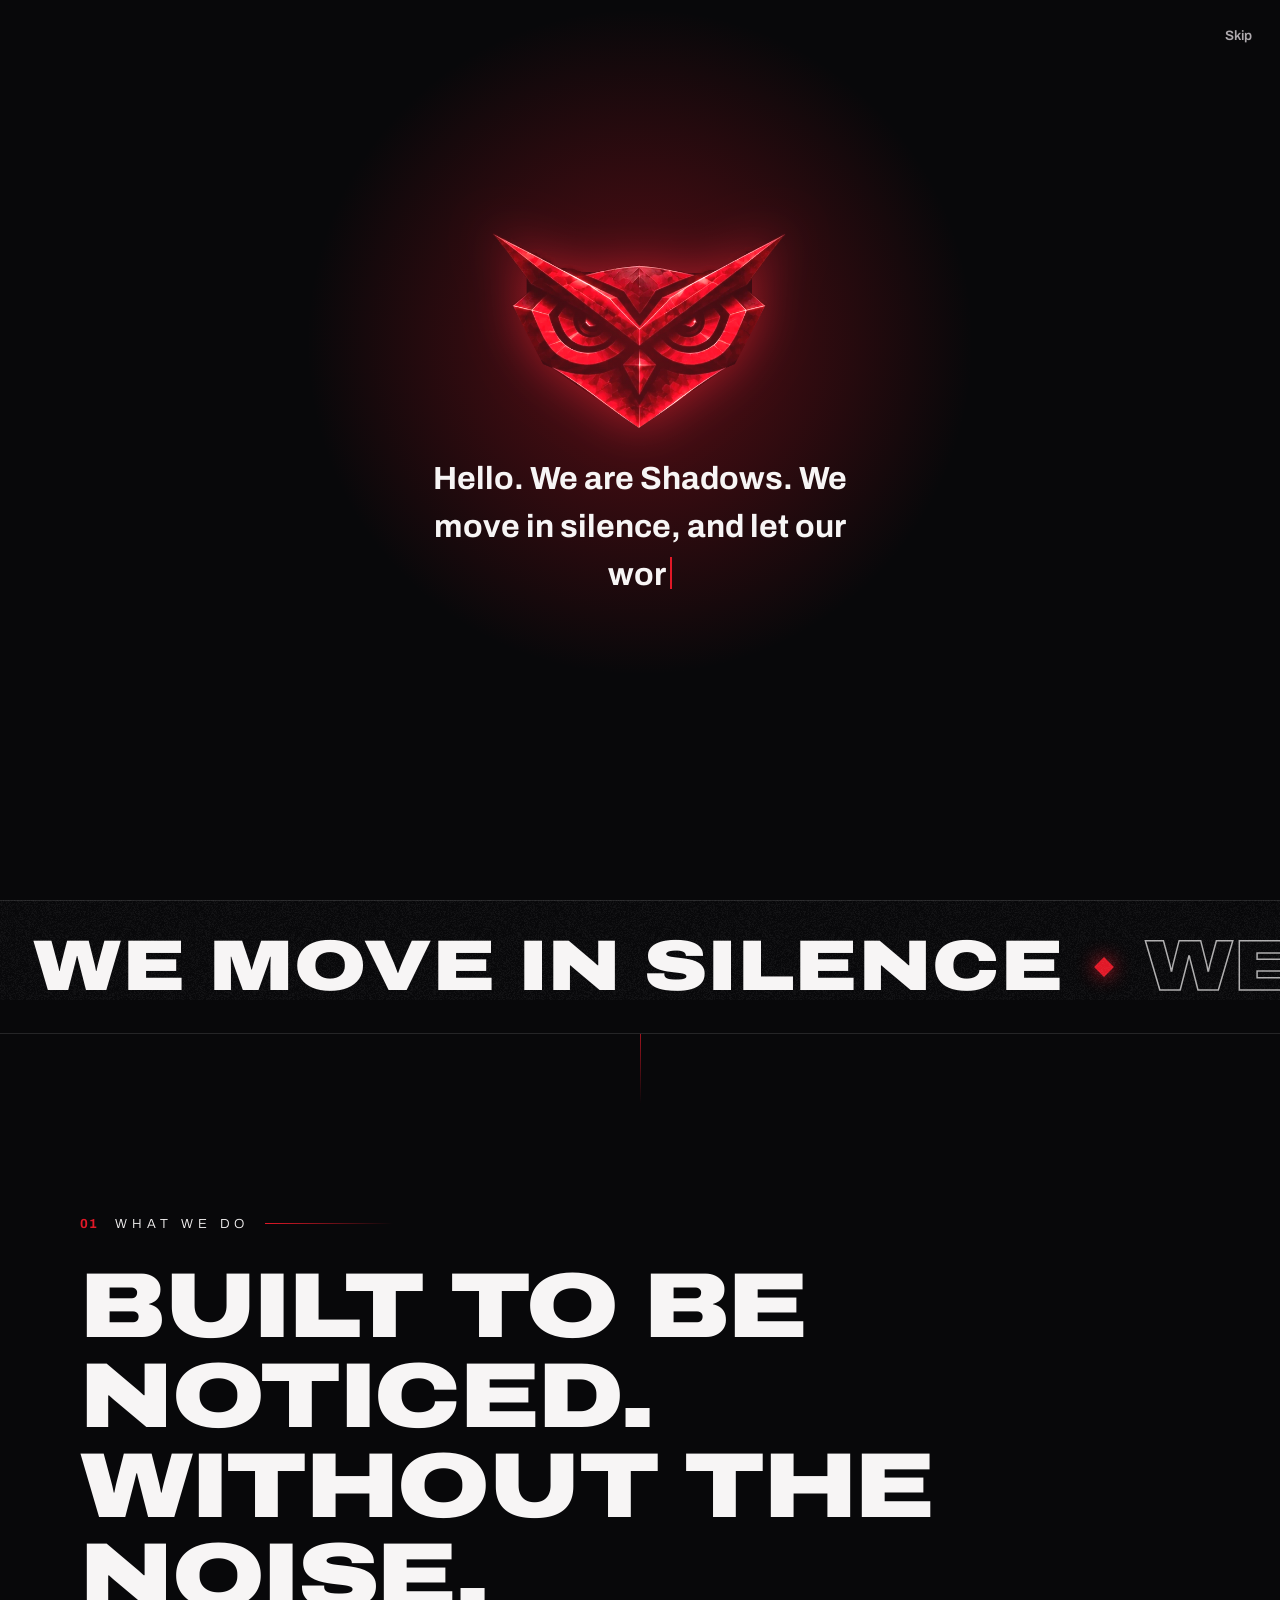
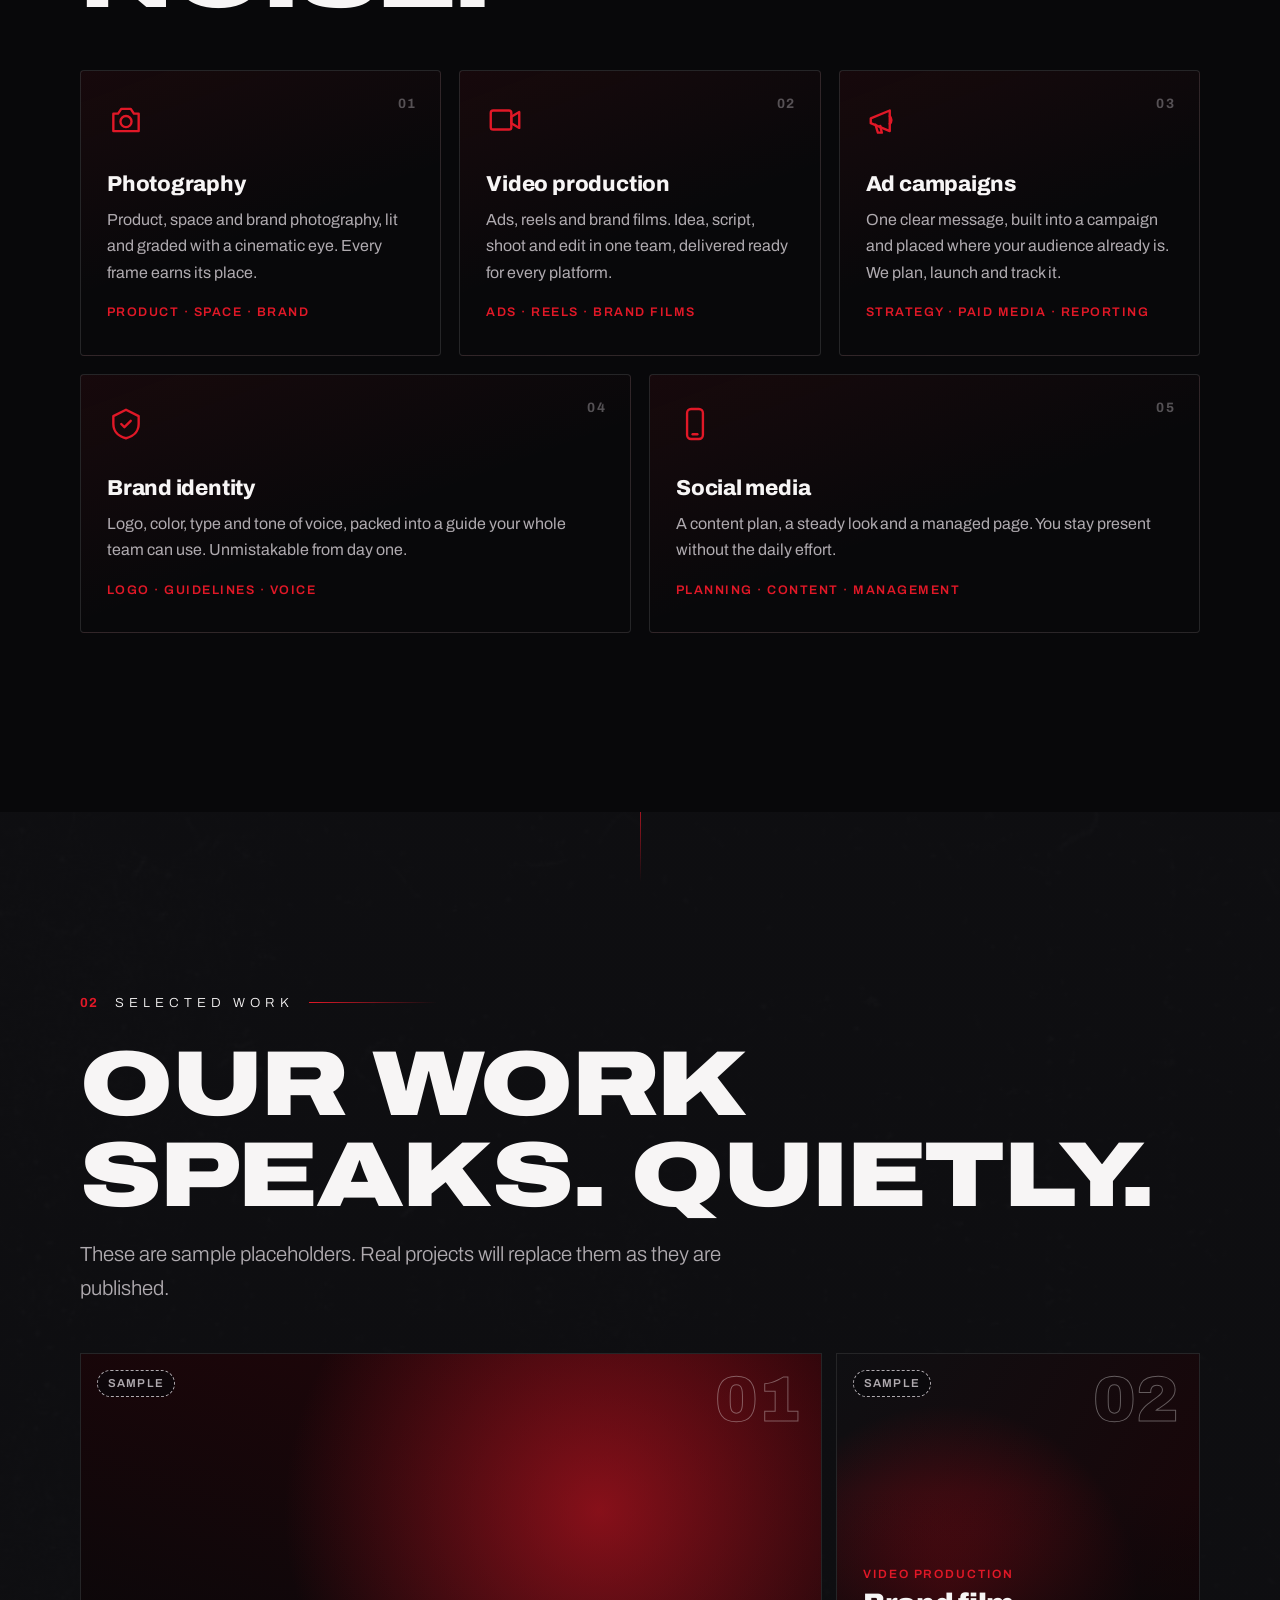
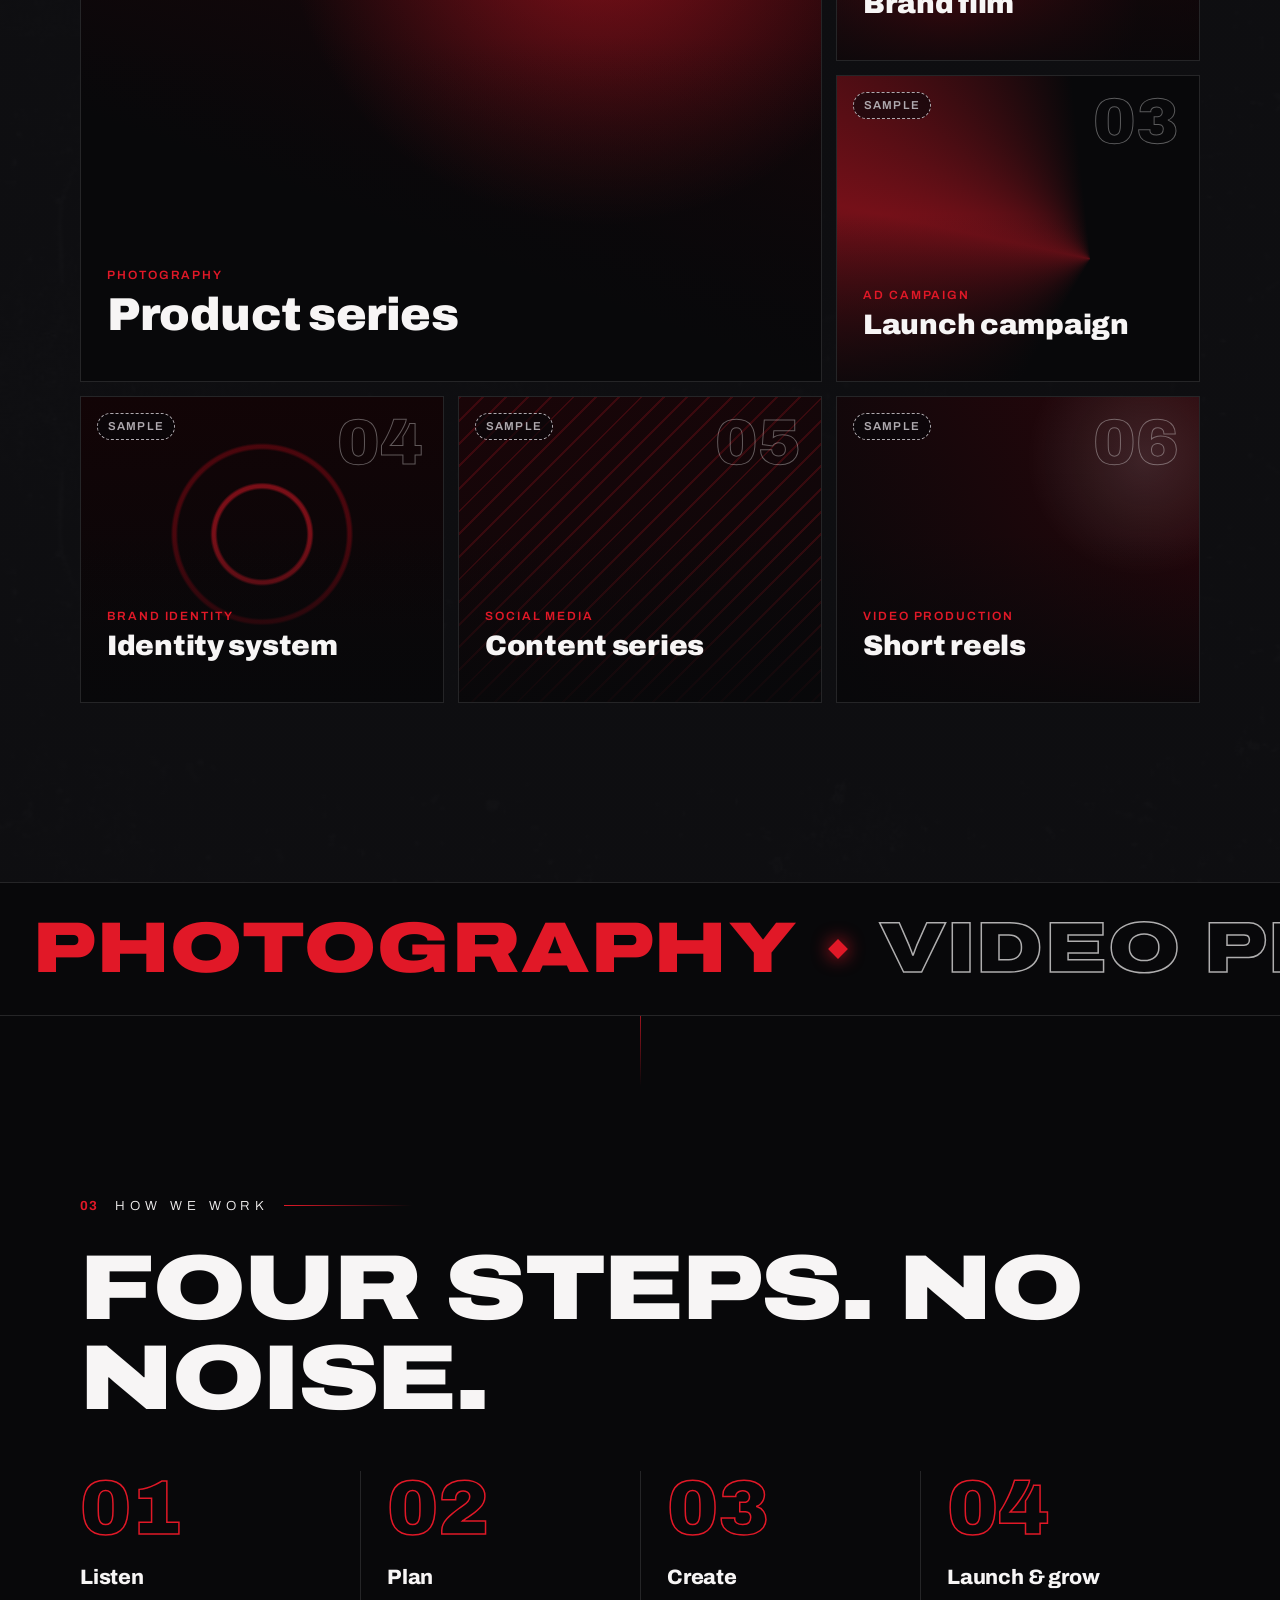
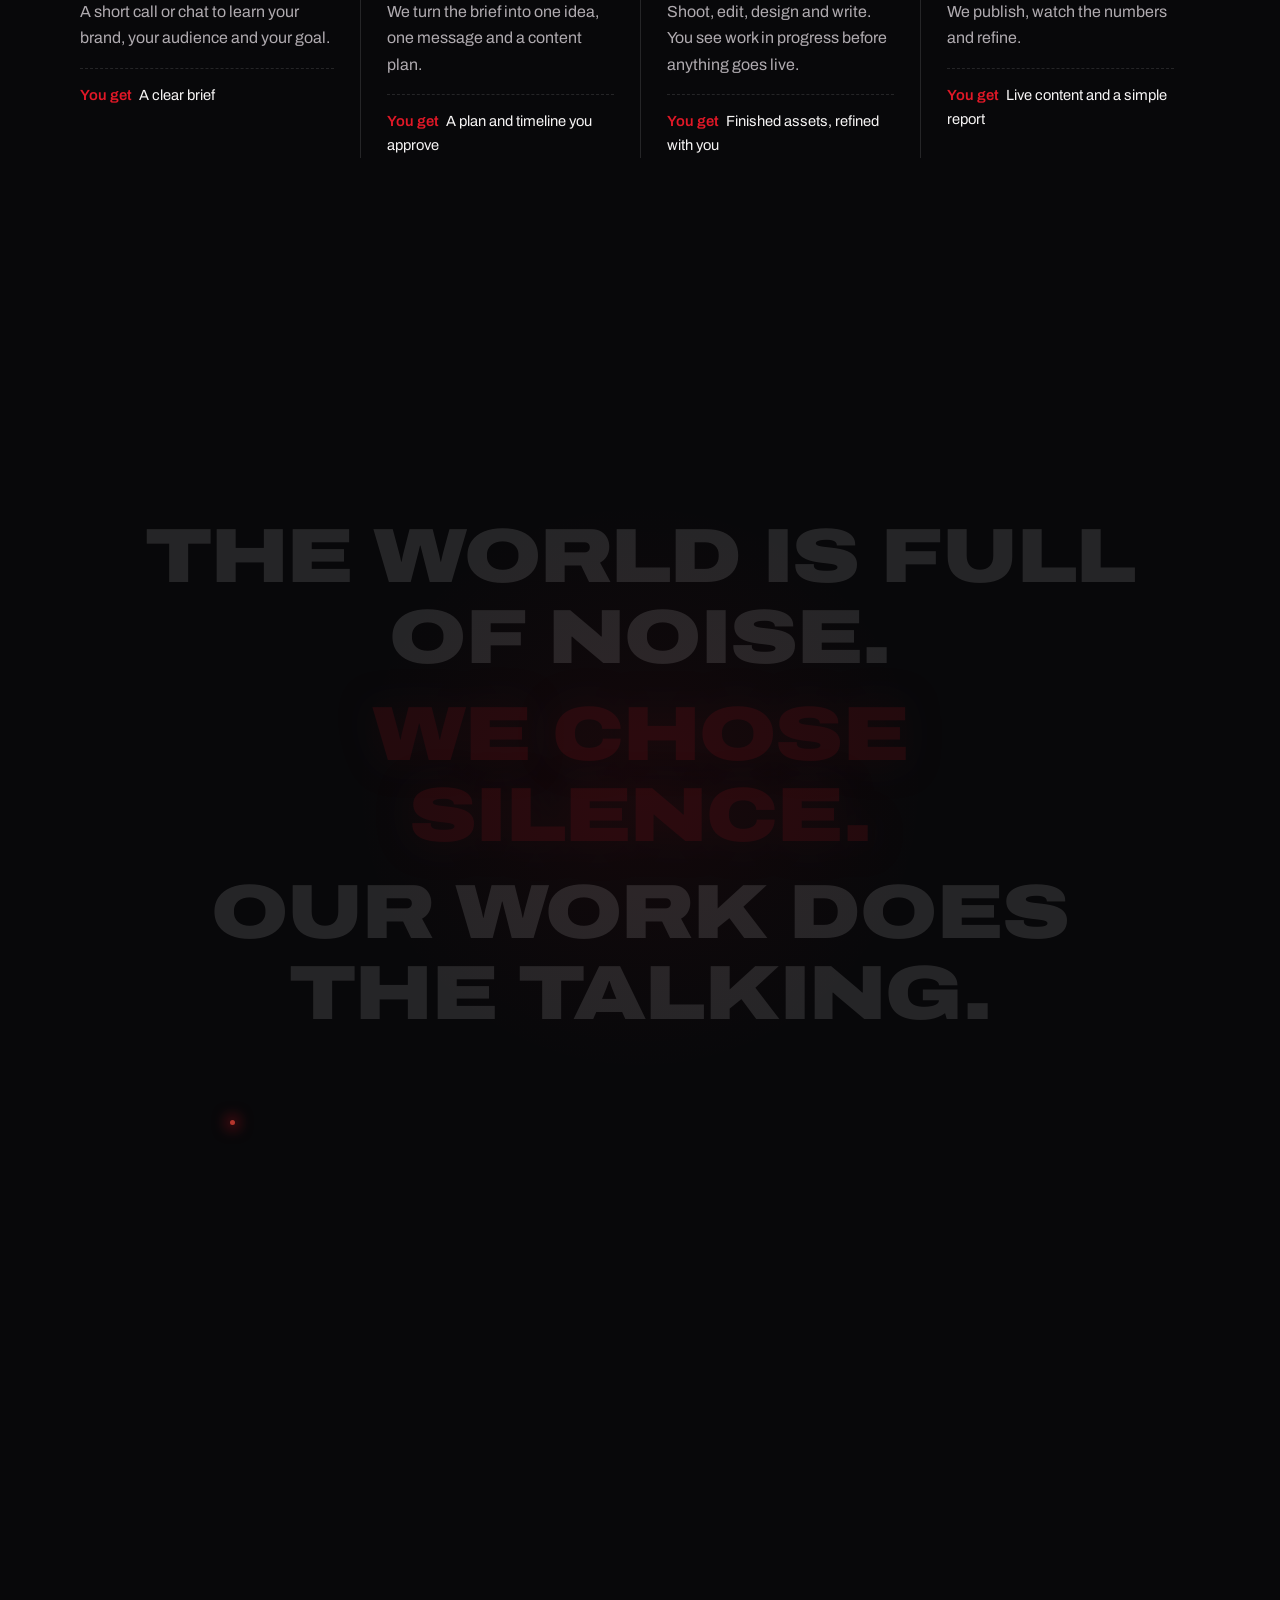
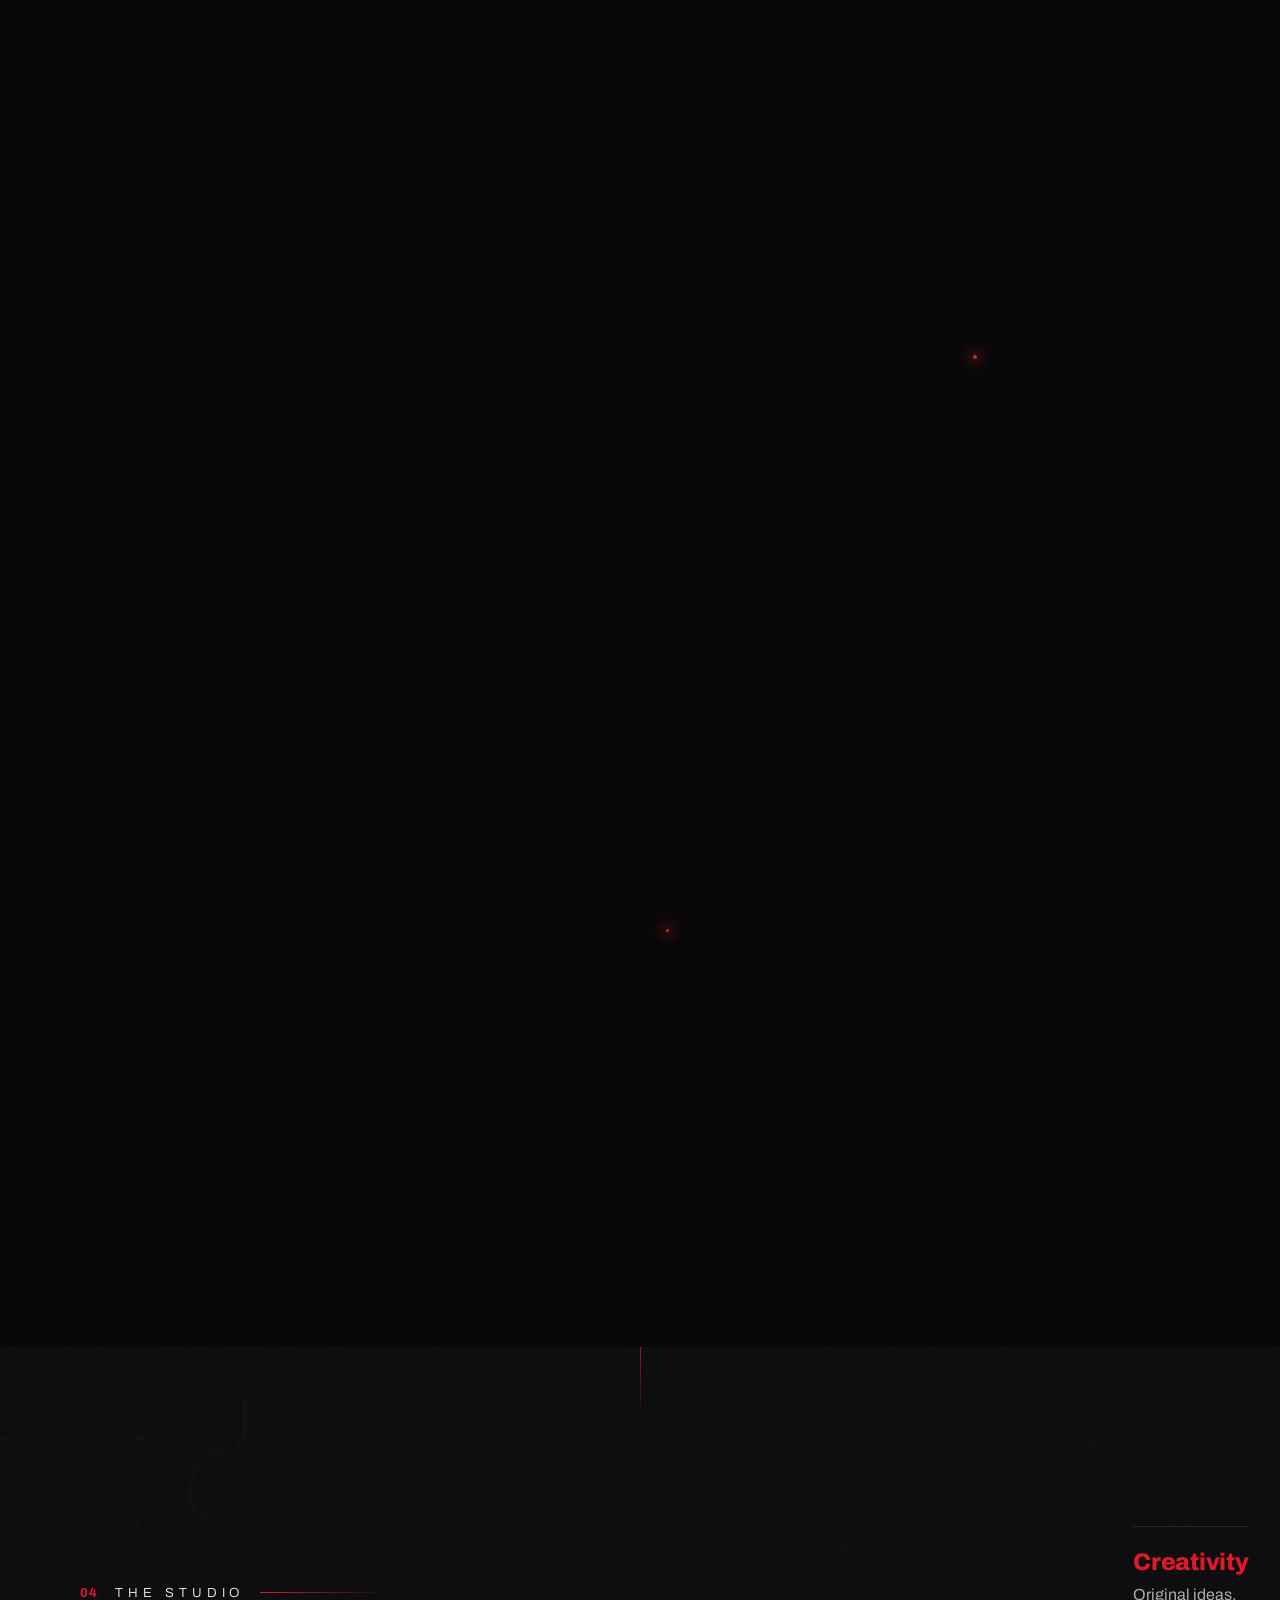
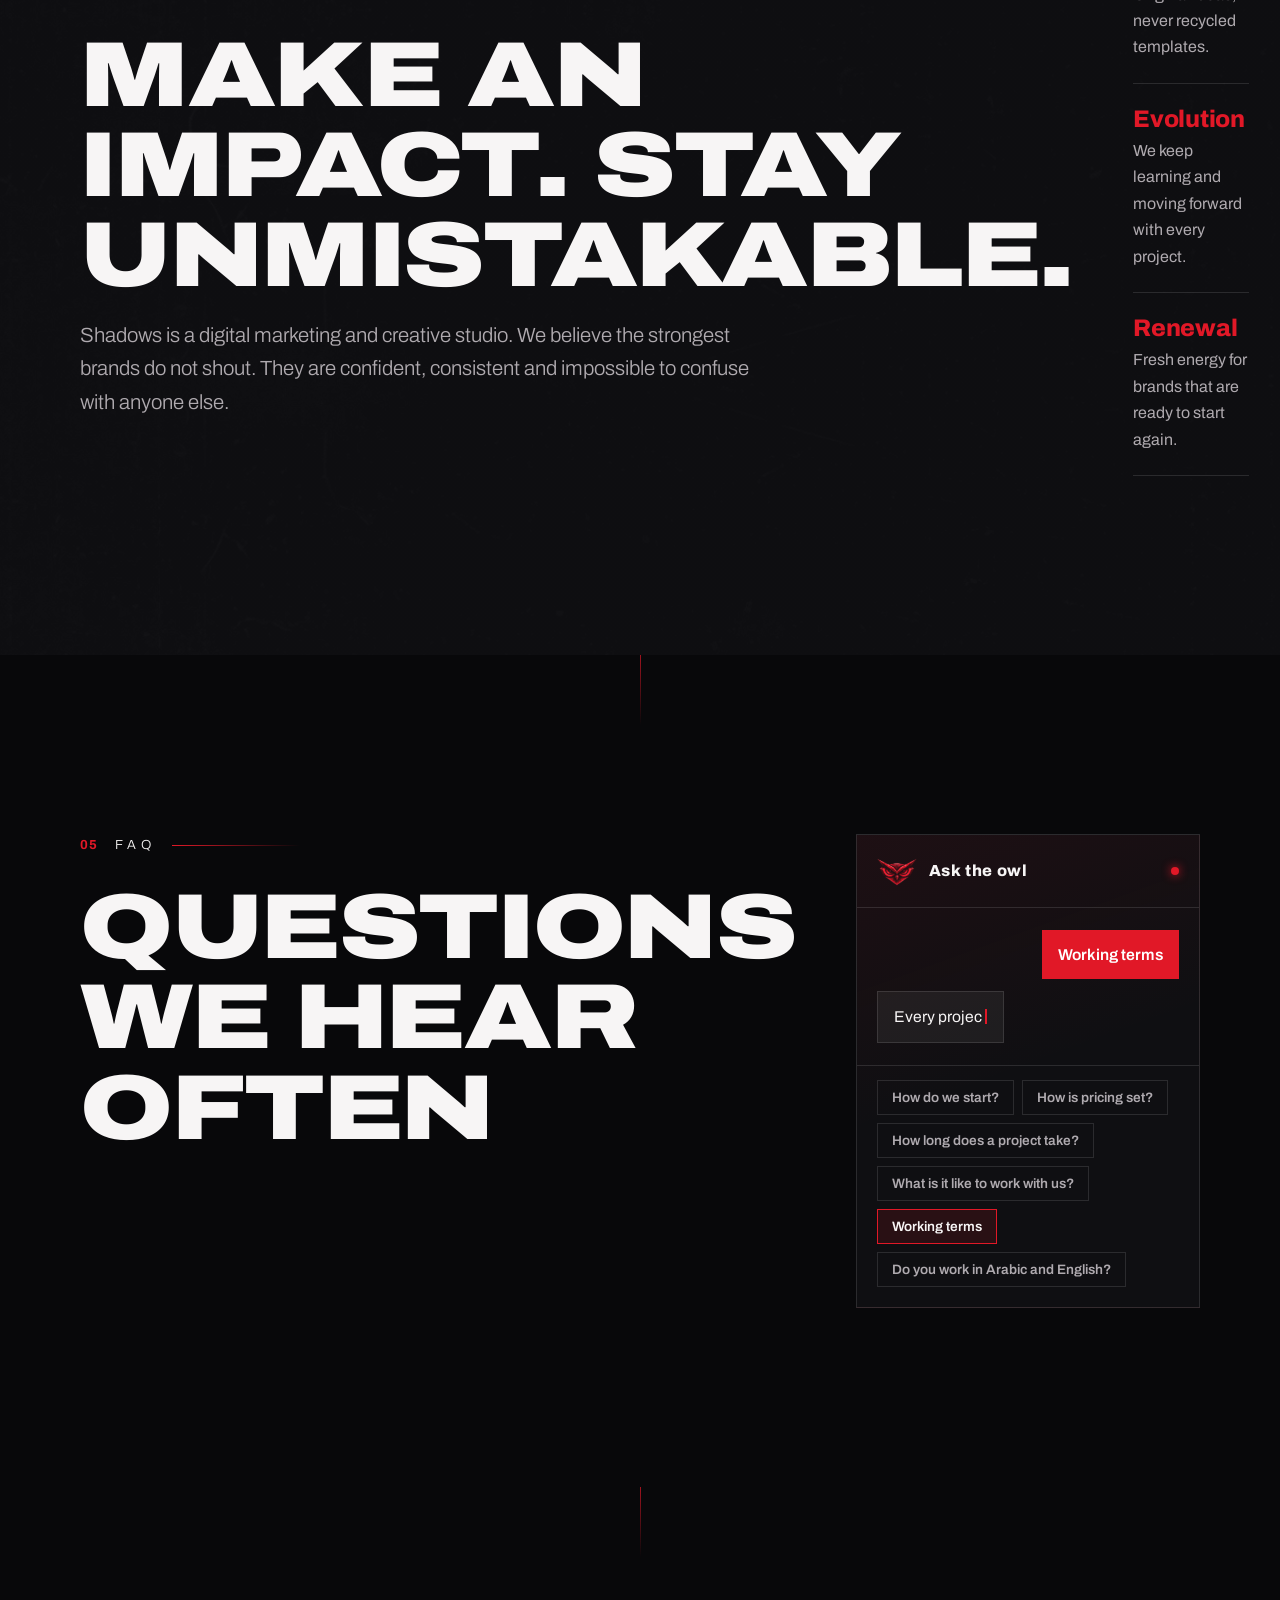
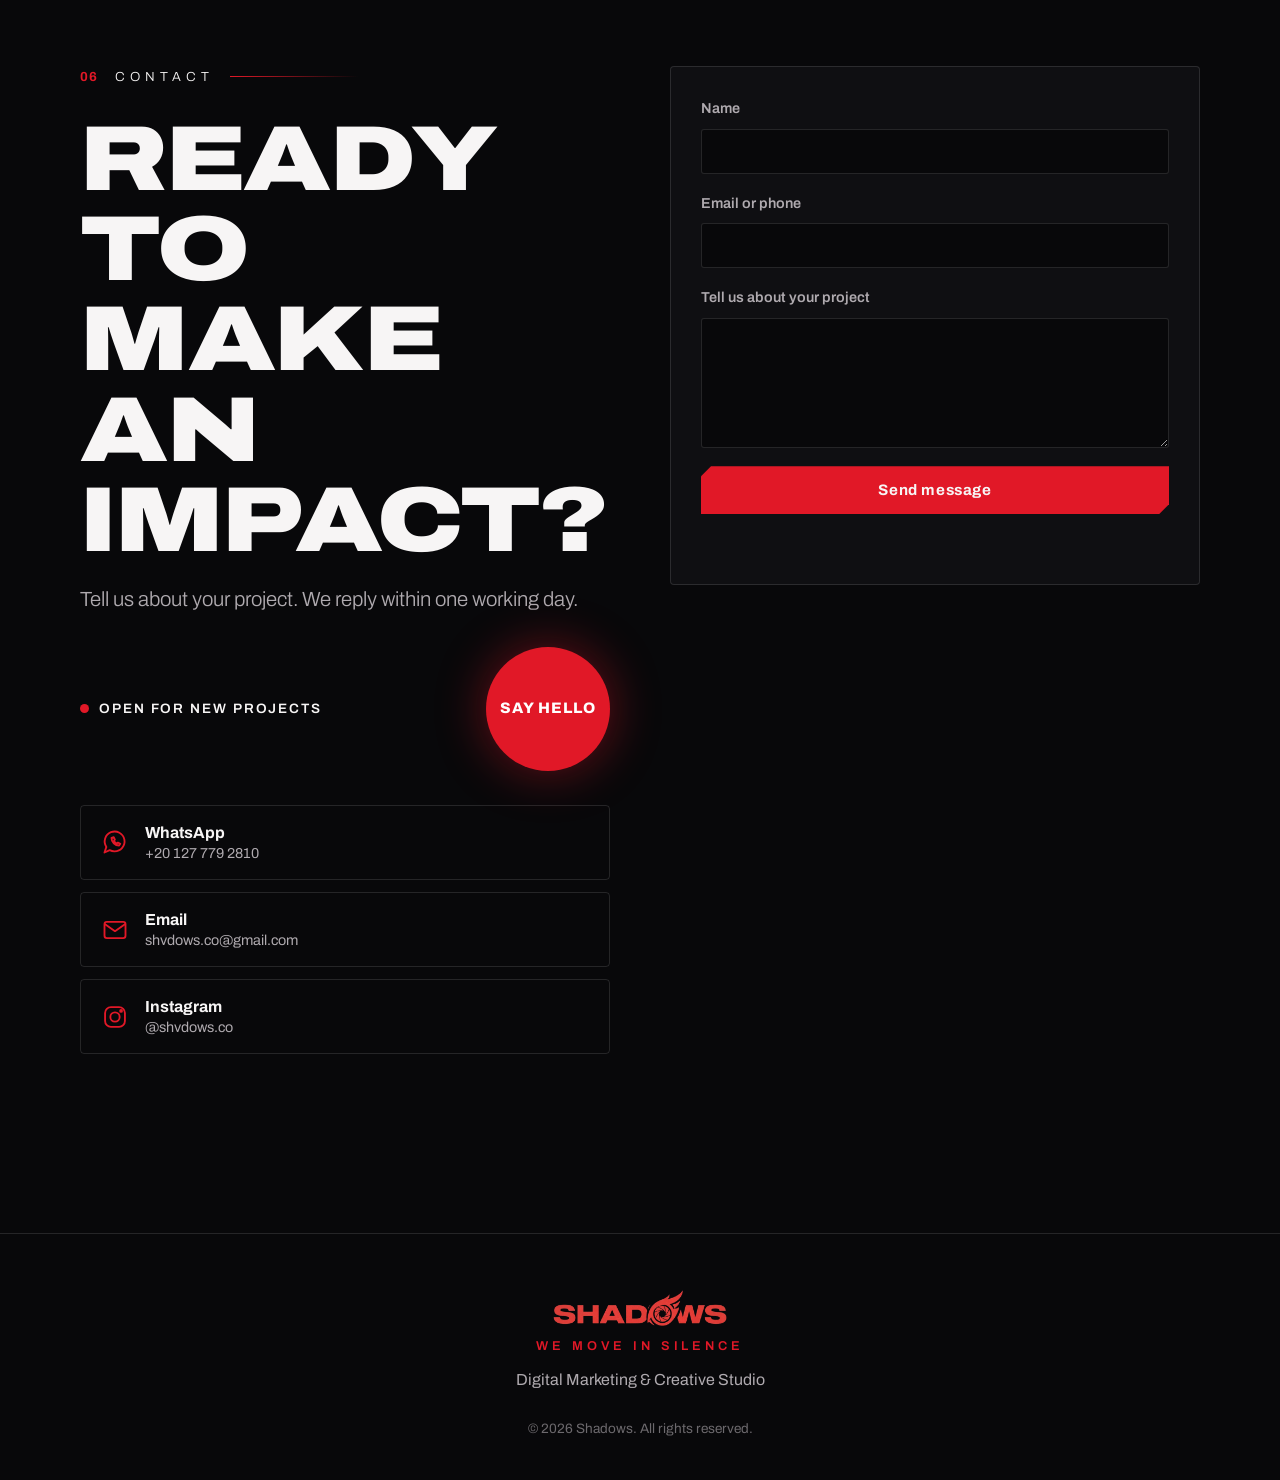
==== index.html @ 483ff4c2 "Shadows website" ====
<!doctype html>
<html lang="en" dir="ltr">
<head>
<meta charset="utf-8">
<meta name="viewport" content="width=device-width, initial-scale=1, viewport-fit=cover">
<title>Shadows | Digital Marketing &amp; Creative Studio</title>
<meta name="description" content="We Move in Silence. Shadows is a digital marketing and creative studio: photography, video production, ad campaigns, brand identity and social media.">

<!-- ============================================================
     PRE-LAUNCH: this site is hidden from search engines on purpose.
     AT LAUNCH, do all four of these:
       1. Delete the "robots" meta tag just below (or change it to "index, follow").
       2. In robots.txt, remove "Disallow: /" and uncomment the Allow/Sitemap lines.
       3. Replace https://yassin-alrashidi.github.io/shadows-website/ everywhere (canonical, og:url,
          JSON-LD, sitemap.xml, robots.txt) with the real address.
       4. Activate the contact form (see FORM_ENDPOINT in js/main.js).
     ============================================================ -->
<meta name="robots" content="noindex, nofollow">

<!-- Replace with the real address at launch -->
<link rel="canonical" href="https://yassin-alrashidi.github.io/shadows-website/">
<link rel="alternate" hreflang="en" href="https://yassin-alrashidi.github.io/shadows-website/?lang=en">
<link rel="alternate" hreflang="ar" href="https://yassin-alrashidi.github.io/shadows-website/?lang=ar">
<link rel="alternate" hreflang="x-default" href="https://yassin-alrashidi.github.io/shadows-website/">

<meta name="theme-color" content="#08080A">
<meta property="og:type" content="website">
<meta property="og:site_name" content="Shadows">
<meta property="og:title" content="Shadows | Digital Marketing &amp; Creative Studio">
<meta property="og:description" content="We Move in Silence. Photography, video production, ad campaigns, brand identity and social media that make your brand unmistakable.">
<meta property="og:image" content="https://yassin-alrashidi.github.io/shadows-website/assets/og.jpg">
<meta property="og:url" content="https://yassin-alrashidi.github.io/shadows-website/">
<meta property="og:locale" content="en_US">
<meta property="og:locale:alternate" content="ar_EG">
<meta name="twitter:card" content="summary_large_image">
<meta name="twitter:title" content="Shadows | Digital Marketing &amp; Creative Studio">
<meta name="twitter:description" content="We Move in Silence. Make an impact. Stay unmistakable.">
<meta name="twitter:image" content="https://yassin-alrashidi.github.io/shadows-website/assets/og.jpg">

<link rel="icon" type="image/png" href="assets/favicon.png">
<link rel="apple-touch-icon" href="assets/apple-touch-icon.png">

<link rel="preconnect" href="https://fonts.googleapis.com">
<link rel="preconnect" href="https://fonts.gstatic.com" crossorigin>
<link rel="stylesheet" href="https://fonts.googleapis.com/css2?family=Archivo:wdth,wght@100..125,400..800&family=Cairo:wght@300;400;600;700;800;900&display=swap">
<link rel="stylesheet" href="css/style.css">

<script type="application/ld+json">
{
  "@context": "https://schema.org",
  "@type": "Organization",
  "name": "Shadows",
  "alternateName": "Shadows Digital Marketing & Creative Studio",
  "description": "Digital marketing and creative studio: photography, video production, ad campaigns, brand identity and social media.",
  "slogan": "We Move in Silence",
  "url": "https://yassin-alrashidi.github.io/shadows-website/",
  "logo": "https://yassin-alrashidi.github.io/shadows-website/assets/apple-touch-icon.png",
  "email": "shvdows.co@gmail.com",
  "telephone": "+201277792810",
  "sameAs": ["https://www.instagram.com/shvdows.co/"],
  "contactPoint": [{
    "@type": "ContactPoint",
    "contactType": "customer service",
    "telephone": "+201277792810",
    "email": "shvdows.co@gmail.com",
    "availableLanguage": ["Arabic", "English"]
  }]
}
</script>
<script>document.documentElement.classList.add('js');</script>
</head>
<body>

<a class="skip" href="#main" data-i18n="skip">Skip to content</a>

<!-- ===== Owl intro (first visit only, silent, skippable) ===== -->
<div class="intro" id="intro" role="dialog" aria-label="Welcome" hidden>
  <div class="intro__glow"></div>
  <img class="intro__owl" src="assets/owl-head.webp" alt="" width="550" height="370">
  <p class="intro__line" id="introLine" aria-live="polite"></p>
  <div class="intro__choices" id="introChoices">
    <a class="btn btn--red" href="#work" data-i18n="intro.work">See our work</a>
    <a class="btn" href="#studio" data-i18n="intro.about">Who we are</a>
    <a class="btn" href="#contact" data-i18n="intro.contact">Talk to us</a>
  </div>
  <button class="intro__skip" id="introSkip" type="button" data-i18n="intro.skip">Skip</button>
</div>

<header class="nav" id="nav">
  <a class="nav__brand" href="#top" aria-label="Shadows">
    <img src="assets/wordmark.webp" alt="Shadows" width="640" height="132">
  </a>
  <nav class="nav__links" id="navLinks" aria-label="Main">
    <a href="#services" data-i18n="nav.services">Services</a>
    <a href="#work" data-i18n="nav.work">Work</a>
    <a href="#process" data-i18n="nav.process">Process</a>
    <a href="#studio" data-i18n="nav.studio">Studio</a>
    <a href="#faq" data-i18n="nav.faq">FAQ</a>
    <a href="#contact" data-i18n="nav.contact">Contact</a>
  </nav>
  <div class="nav__actions">
    <button class="lang" id="langToggle" type="button" aria-label="Switch language">العربية</button>
    <a class="btn btn--red btn--sm nav__cta" href="#contact" data-i18n="nav.cta">Start a project</a>
    <button class="burger" id="burger" type="button" aria-label="Menu" aria-expanded="false" aria-controls="navLinks"><span></span><span></span></button>
  </div>
</header>

<main id="main">

<!-- ===== Hero ===== -->
<section class="hero" id="top">
  <div class="hero__bg" aria-hidden="true">
    <div class="hero__glow"></div>
    <div class="hero__ghost"></div>
    <canvas id="embers"></canvas>
  </div>
  <div class="hero__inner">
    <div class="hero__owlwrap" id="owlWrap">
      <picture>
        <source media="(max-width: 700px)" srcset="assets/hero-owl-m.webp">
        <img class="hero__owl" id="heroOwl" src="assets/hero-owl.webp" alt="Shadows owl symbol" width="860" height="380" fetchpriority="high">
      </picture>
      <!-- Eye glow: decorative, only animates on desktop with motion allowed -->
      <span class="eye eye--l" aria-hidden="true"></span><span class="eye eye--r" aria-hidden="true"></span>
    </div>
    <p class="eyebrow hero__eb" data-i18n="hero.eyebrow">Digital Marketing &amp; Creative Studio</p>
    <h1 class="hero__title" data-i18n="hero.title">We Move in Silence</h1>
    <p class="hero__sub hero__rise" data-i18n="hero.sub">Photography, video and campaigns that make your brand unmistakable.</p>
    <div class="hero__cta hero__rise">
      <a class="btn btn--red" href="#contact" data-i18n="nav.cta">Start a project</a>
      <a class="btn" href="#work" data-i18n="intro.work">See our work</a>
    </div>
  </div>
  <button class="tour hero__rise" id="tour" type="button" hidden><i aria-hidden="true"></i><span data-i18n="tour.go">Silent tour &middot; 20s</span></button>
  <a class="scrollcue" href="#services" aria-label="Scroll"><span></span></a>
</section>

<div class="marquee marquee--a" aria-hidden="true"><div class="marquee__track"><div class="marquee__set"><span>We Move in Silence</span><i></i><span>We Move in Silence</span><i></i><span>We Move in Silence</span><i></i><span>We Move in Silence</span><i></i></div><div class="marquee__set"><span>We Move in Silence</span><i></i><span>We Move in Silence</span><i></i><span>We Move in Silence</span><i></i><span>We Move in Silence</span><i></i></div></div></div>

<!-- ===== Services ===== -->
<section class="sec" id="services">
  <div class="wrap">
    <p class="eyebrow" data-i18n="services.eyebrow">What we do</p>
    <h2 data-i18n="services.title">Built to be noticed. Without the noise.</h2>
    <div class="grid grid--3">
      <article class="card">
        <span class="card__n">01</span>
        <svg class="card__ic" viewBox="0 0 24 24" aria-hidden="true"><path d="M4 8h3l2-3h6l2 3h3v11H4z"/><circle cx="12" cy="13" r="3.5"/></svg>
        <h3 data-i18n="s1.t">Photography</h3>
        <p data-i18n="s1.d">Product, space and brand photography, lit and graded with a cinematic eye. Every frame earns its place.</p>
        <p class="card__tags" data-i18n="s1.g">Product · Space · Brand</p>
      </article>
      <article class="card">
        <span class="card__n">02</span>
        <svg class="card__ic" viewBox="0 0 24 24" aria-hidden="true"><rect x="3" y="6" width="13" height="12" rx="1.5"/><path d="M16 10l5-3v10l-5-3z"/></svg>
        <h3 data-i18n="s2.t">Video production</h3>
        <p data-i18n="s2.d">Ads, reels and brand films. Idea, script, shoot and edit in one team, delivered ready for every platform.</p>
        <p class="card__tags" data-i18n="s2.g">Ads · Reels · Brand films</p>
      </article>
      <article class="card">
        <span class="card__n">03</span>
        <svg class="card__ic" viewBox="0 0 24 24" aria-hidden="true"><path d="M3 11v3l12 5V6z"/><path d="M15 9.5a3.5 3.5 0 010 5M6 15l1.5 5h2.5l-1-4.3"/></svg>
        <h3 data-i18n="s3.t">Ad campaigns</h3>
        <p data-i18n="s3.d">One clear message, built into a campaign and placed where your audience already is. We plan, launch and track it.</p>
        <p class="card__tags" data-i18n="s3.g">Strategy · Paid media · Reporting</p>
      </article>
      <article class="card">
        <span class="card__n">04</span>
        <svg class="card__ic" viewBox="0 0 24 24" aria-hidden="true"><path d="M12 3l8 4v5c0 4.5-3.2 7.8-8 9-4.8-1.2-8-4.5-8-9V7z"/><path d="M9 12l2 2 4-4"/></svg>
        <h3 data-i18n="s4.t">Brand identity</h3>
        <p data-i18n="s4.d">Logo, color, type and tone of voice, packed into a guide your whole team can use. Unmistakable from day one.</p>
        <p class="card__tags" data-i18n="s4.g">Logo · Guidelines · Voice</p>
      </article>
      <article class="card">
        <span class="card__n">05</span>
        <svg class="card__ic" viewBox="0 0 24 24" aria-hidden="true"><rect x="7" y="2.5" width="10" height="19" rx="2.5"/><path d="M10.5 18.5h3"/></svg>
        <h3 data-i18n="s5.t">Social media</h3>
        <p data-i18n="s5.d">A content plan, a steady look and a managed page. You stay present without the daily effort.</p>
        <p class="card__tags" data-i18n="s5.g">Planning · Content · Management</p>
      </article>
    </div>
  </div>
</section>

<!-- ===== Work ===== -->
<section class="sec sec--alt" id="work">
  <div class="wrap">
    <p class="eyebrow" data-i18n="work.eyebrow">Selected work</p>
    <h2 data-i18n="work.title">Our work speaks. Quietly.</h2>
    <p class="lead" data-i18n="work.note">These are sample placeholders. Real projects will replace them as they are published.</p>
    <!-- To add a real project: copy one <article class="tile"> below, replace the
         .tile__art background with <img src="assets/work/your-image.webp" alt="...">,
         edit the texts, and delete the "sample" badge. -->
    <div class="grid grid--work">
      <article class="tile tile--a"><div class="tile__art"></div><span class="tile__no" aria-hidden="true">01</span><span class="badge" data-i18n="work.sample">Sample</span><div class="tile__cap"><span data-i18n="w1.c">Photography</span><h3 data-i18n="w1.t">Product series</h3></div></article>
      <article class="tile tile--b"><div class="tile__art"></div><span class="tile__no" aria-hidden="true">02</span><span class="badge" data-i18n="work.sample">Sample</span><div class="tile__cap"><span data-i18n="w2.c">Video production</span><h3 data-i18n="w2.t">Brand film</h3></div></article>
      <article class="tile tile--c"><div class="tile__art"></div><span class="tile__no" aria-hidden="true">03</span><span class="badge" data-i18n="work.sample">Sample</span><div class="tile__cap"><span data-i18n="w3.c">Ad campaign</span><h3 data-i18n="w3.t">Launch campaign</h3></div></article>
      <article class="tile tile--d"><div class="tile__art"></div><span class="tile__no" aria-hidden="true">04</span><span class="badge" data-i18n="work.sample">Sample</span><div class="tile__cap"><span data-i18n="w4.c">Brand identity</span><h3 data-i18n="w4.t">Identity system</h3></div></article>
      <article class="tile tile--e"><div class="tile__art"></div><span class="tile__no" aria-hidden="true">05</span><span class="badge" data-i18n="work.sample">Sample</span><div class="tile__cap"><span data-i18n="w5.c">Social media</span><h3 data-i18n="w5.t">Content series</h3></div></article>
      <article class="tile tile--f"><div class="tile__art"></div><span class="tile__no" aria-hidden="true">06</span><span class="badge" data-i18n="work.sample">Sample</span><div class="tile__cap"><span data-i18n="w6.c">Video production</span><h3 data-i18n="w6.t">Short reels</h3></div></article>
    </div>
  </div>
</section>

<div class="marquee marquee--b" aria-hidden="true"><div class="marquee__track"><div class="marquee__set"><span data-i18n="s1.t">Photography</span><i></i><span data-i18n="s2.t">Video production</span><i></i><span data-i18n="s3.t">Ad campaigns</span><i></i><span data-i18n="s4.t">Brand identity</span><i></i><span data-i18n="s5.t">Social media</span><i></i></div><div class="marquee__set"><span data-i18n="s1.t">Photography</span><i></i><span data-i18n="s2.t">Video production</span><i></i><span data-i18n="s3.t">Ad campaigns</span><i></i><span data-i18n="s4.t">Brand identity</span><i></i><span data-i18n="s5.t">Social media</span><i></i></div></div></div>

<!-- ===== Process ===== -->
<section class="sec" id="process">
  <div class="wrap">
    <p class="eyebrow" data-i18n="process.eyebrow">How we work</p>
    <h2 data-i18n="process.title">Four steps. No noise.</h2>
    <ol class="steps">
      <li><span class="steps__n">01</span><h3 data-i18n="p1.t">Listen</h3><p data-i18n="p1.d">A short call or chat to learn your brand, your audience and your goal.</p><p class="steps__get"><b data-i18n="process.get">You get</b> <span data-i18n="p1.g">A clear brief</span></p></li>
      <li><span class="steps__n">02</span><h3 data-i18n="p2.t">Plan</h3><p data-i18n="p2.d">We turn the brief into one idea, one message and a content plan.</p><p class="steps__get"><b data-i18n="process.get">You get</b> <span data-i18n="p2.g">A plan and timeline you approve</span></p></li>
      <li><span class="steps__n">03</span><h3 data-i18n="p3.t">Create</h3><p data-i18n="p3.d">Shoot, edit, design and write. You see work in progress before anything goes live.</p><p class="steps__get"><b data-i18n="process.get">You get</b> <span data-i18n="p3.g">Finished assets, refined with you</span></p></li>
      <li><span class="steps__n">04</span><h3 data-i18n="p4.t">Launch &amp; grow</h3><p data-i18n="p4.d">We publish, watch the numbers and refine.</p><p class="steps__get"><b data-i18n="process.get">You get</b> <span data-i18n="p4.g">Live content and a simple report</span></p></li>
    </ol>
  </div>
</section>

<!-- ===== Manifesto (pause moment) ===== -->
<section class="manifesto" id="manifesto" aria-label="Manifesto">
  <span class="mf-ember mf-ember--1" aria-hidden="true"></span><span class="mf-ember mf-ember--2" aria-hidden="true"></span><span class="mf-ember mf-ember--3" aria-hidden="true"></span>
  <div class="wrap mf-pin">
    <p class="mf-line" data-i18n="mf.1">The world is full of noise.</p>
    <p class="mf-line mf-line--red" data-i18n="mf.2">We chose silence.</p>
    <p class="mf-line" data-i18n="mf.3">Our work does the talking.</p>
    <p class="mf-sign">Shadows. We Move in Silence.</p>
  </div>
</section>

<!-- ===== Studio ===== -->
<section class="sec sec--alt studio" id="studio">
  <div class="wrap studio__grid">
    <div>
      <p class="eyebrow" data-i18n="studio.eyebrow">The studio</p>
      <h2 data-i18n="studio.title">Make an impact. Stay unmistakable.</h2>
      <p class="lead" data-i18n="studio.p">Shadows is a digital marketing and creative studio. We believe the strongest brands do not shout. They are confident, consistent and impossible to confuse with anyone else.</p>
    </div>
    <ul class="values">
      <li><h3 data-i18n="v1.t">Creativity</h3><p data-i18n="v1.d">Original ideas, never recycled templates.</p></li>
      <li><h3 data-i18n="v2.t">Evolution</h3><p data-i18n="v2.d">We keep learning and moving forward with every project.</p></li>
      <li><h3 data-i18n="v3.t">Renewal</h3><p data-i18n="v3.d">Fresh energy for brands that are ready to start again.</p></li>
    </ul>
  </div>
</section>

<!-- ===== FAQ ===== -->
<section class="sec" id="faq">
  <div class="wrap faq">
    <div>
      <p class="eyebrow" data-i18n="faq.eyebrow">FAQ</p>
      <h2 data-i18n="faq.title">Questions we hear often</h2>
    </div>
    <div class="faq__list">
      <details class="faq__i"><summary data-i18n="q1.q">How do we start?</summary><p data-i18n="q1.a">Message us on WhatsApp, by email or with the form below, with a few lines about your project. We reply within one working day and set up a short brief.</p></details>
      <details class="faq__i"><summary data-i18n="q2.q">How is pricing set?</summary><p data-i18n="q2.a">Pricing depends on the scope: what you need, how much and how often. After the brief we send a clear quote before any work begins.</p></details>
      <details class="faq__i"><summary data-i18n="q3.q">How long does a project take?</summary><p data-i18n="q3.a">It depends on the scope. A set of photos or a short video is quicker than a full brand identity or a monthly content plan. We agree the timeline with you before we start.</p></details>
      <details class="faq__i"><summary data-i18n="q4.q">What is it like to work with us?</summary><p data-i18n="q4.a">You get one point of contact and a clear plan. We share work in progress before anything goes live, take your notes and adjust. After launch we review the results and plan the next step.</p></details>
      <details class="faq__i"><summary data-i18n="q6.q">Working terms</summary><p data-i18n="q6.a">Every project follows the Shadows principles: no music in our content, and no women who do not wear the hijab on screen. We build creative alternatives that keep the quality and the marketing impact high. Scope, price and timeline are agreed with you before we start.</p></details>
      <details class="faq__i"><summary data-i18n="q5.q">Do you work in Arabic and English?</summary><p data-i18n="q5.a">Yes. We create and manage content in both languages.</p></details>
      </div>
  </div>
</section>

<!-- ===== Contact ===== -->
<section class="sec" id="contact">
  <div class="wrap contact">
    <div>
      <p class="eyebrow" data-i18n="contact.eyebrow">Contact</p>
      <h2 data-i18n="contact.title">Ready to make an impact?</h2>
      <p class="lead" data-i18n="contact.p">Tell us about your project. We reply within one working day.</p>
      <div class="contact__row">
        <span class="avail"><i aria-hidden="true"></i><span data-i18n="avail">Open for new projects</span></span>
        <a class="disc" href="https://wa.me/201277792810" target="_blank" rel="noopener"><span data-i18n="disc">Say hello</span></a>
      </div>
      <ul class="channels">
        <li><a class="channel" href="https://wa.me/201277792810" target="_blank" rel="noopener"><svg viewBox="0 0 24 24" aria-hidden="true"><path d="M3 21l1.6-4.8A8.5 8.5 0 1111.5 20a8.4 8.4 0 01-4-1z"/><path d="M9 8.5c0 3.5 3 6.5 6.5 6.5l1-1.5-2-1-1 .8c-1-.4-2-1.4-2.4-2.4l.8-1-1-2z"/></svg><span><b>WhatsApp</b><small dir="ltr">+20 127 779 2810</small></span></a></li>
        <li><a class="channel" href="mailto:shvdows.co@gmail.com"><svg viewBox="0 0 24 24" aria-hidden="true"><rect x="3" y="5" width="18" height="14" rx="2"/><path d="M3.5 7l8.5 6 8.5-6"/></svg><span><b data-i18n="contact.email">Email</b><small dir="ltr">shvdows.co@gmail.com</small></span></a></li>
        <li><a class="channel" href="https://www.instagram.com/shvdows.co/" target="_blank" rel="noopener"><svg viewBox="0 0 24 24" aria-hidden="true"><rect x="3.5" y="3.5" width="17" height="17" rx="5"/><circle cx="12" cy="12" r="4"/><circle cx="17.2" cy="6.8" r=".8"/></svg><span><b>Instagram</b><small dir="ltr">@shvdows.co</small></span></a></li>
      </ul>
    </div>
    <!-- The form posts to FORM_ENDPOINT (js/main.js). It does nothing until activated. -->
    <form class="form" id="form" novalidate>
      <label><span data-i18n="f.name">Name</span><input name="name" autocomplete="name" required></label>
      <label><span data-i18n="f.contact">Email or phone</span><input name="contact" autocomplete="email" required></label>
      <label><span data-i18n="f.msg">Tell us about your project</span><textarea name="message" rows="5" required></textarea></label>
      <input type="text" name="botcheck" tabindex="-1" autocomplete="off" class="hp" aria-hidden="true">
      <button class="btn btn--red" type="submit" id="send" data-i18n="f.send">Send message</button>
      <p class="form__status" id="formStatus" role="status" aria-live="polite"></p>
    </form>
  </div>
</section>
</main>

<footer class="foot">
  <div class="wrap foot__in">
    <img src="assets/wordmark.webp" alt="Shadows" width="640" height="132" class="foot__logo">
    <p class="foot__tag">We Move in Silence</p>
    <p class="foot__desc" data-i18n="foot.desc">Digital Marketing &amp; Creative Studio</p>
    <p class="foot__copy">&copy; <span id="year">2026</span> Shadows. <span data-i18n="foot.rights">All rights reserved.</span></p>
  </div>
</footer>

<!-- Floating WhatsApp button -->
<div class="grain" aria-hidden="true"></div>
<a class="wa" href="https://wa.me/201277792810" target="_blank" rel="noopener" aria-label="WhatsApp">
  <svg viewBox="0 0 24 24" aria-hidden="true"><path d="M3 21l1.6-4.8A8.5 8.5 0 1111.5 20a8.4 8.4 0 01-4-1z"/><path d="M9 8.5c0 3.5 3 6.5 6.5 6.5l1-1.5-2-1-1 .8c-1-.4-2-1.4-2.4-2.4l.8-1-1-2z"/></svg>
</a>

<script src="js/i18n.js"></script>
<script src="js/main.js"></script>
<script src="js/fx.js"></script>
<script src="js/fx2.js"></script>
</body>
</html>
---- css/style.css ----
/* Shadows site styles. Black 70%, red 20%, white/grey 10%. */
:root{
  --black:#08080A; --black2:#0f0f12; --red:#E11827; --crimson:#910814; --white:#F7F5F5; --ash:#AFAAAF;
  --line:rgba(247,245,245,.12);
  --font:'Archivo','Cairo',system-ui,sans-serif;
  --nav-h:68px;
}
html[lang="ar"]{--font:'Cairo','Archivo',system-ui,sans-serif}
*{box-sizing:border-box}
html{scroll-behavior:smooth;scroll-padding-top:var(--nav-h);-webkit-text-size-adjust:100%}
html,body{overflow-x:clip}
html.lock,html.lock body{overflow:hidden}
body{margin:0;background:var(--black);color:var(--white);font:400 1rem/1.65 var(--font);-webkit-font-smoothing:antialiased;overflow-x:clip}
body::after{content:"";position:fixed;inset:0;pointer-events:none;background:url(../assets/grain.png);opacity:.07;z-index:90}
img{max-width:100%;height:auto;display:block}
a{color:inherit;text-decoration:none}
h1,h2,h3{margin:0;line-height:1.1;font-weight:800;letter-spacing:-.01em}
html[lang="ar"] h1,html[lang="ar"] h2,html[lang="ar"] h3{line-height:1.3;letter-spacing:0}
p{margin:0}
:focus-visible{outline:2px solid var(--red);outline-offset:3px}
.skip{position:absolute;inset-inline-start:0;top:0;transform:translateY(-200%);background:var(--red);color:#fff;padding:8px 14px;z-index:200}
.skip:focus{transform:none}
.wrap{width:min(1120px,100% - 40px);margin-inline:auto}

.eyebrow{color:var(--red);font-weight:700;font-size:.8rem;letter-spacing:.22em;text-transform:uppercase;margin-bottom:14px}
html[lang="ar"] .eyebrow{letter-spacing:0;font-size:.95rem}
.lead{color:var(--ash);font-size:1.1rem;max-width:56ch;margin-top:18px}

.btn{display:inline-flex;align-items:center;justify-content:center;min-height:48px;padding:0 26px;border:1px solid var(--line);border-radius:3px;color:var(--white);font:700 .95rem var(--font);letter-spacing:.04em;cursor:pointer;background:rgba(8,8,10,.4);transition:background .2s,border-color .2s,transform .2s,box-shadow .2s}
.btn:hover{border-color:var(--red);transform:translateY(-1px)}
.btn--red{background:var(--red);border-color:var(--red);box-shadow:0 0 28px rgba(225,24,39,.28)}
.btn--red:hover{background:#f01d2e;box-shadow:0 0 38px rgba(225,24,39,.5)}
.btn--sm{min-height:40px;padding:0 18px;font-size:.85rem}
.btn:disabled{opacity:.6;cursor:wait}

/* ---------- nav ---------- */
.nav{position:fixed;inset:0 0 auto 0;height:var(--nav-h);z-index:50;display:flex;align-items:center;justify-content:space-between;gap:20px;padding:0 max(20px,calc((100% - 1120px)/2));transition:background .3s,border-color .3s;border-bottom:1px solid transparent}
.nav--solid{background:rgba(8,8,10,.88);backdrop-filter:blur(10px);-webkit-backdrop-filter:blur(10px);border-color:var(--line)}
.nav__brand img{height:30px;width:auto}
.nav__links{display:flex;gap:30px;font-weight:600;font-size:.9rem}
.nav__links a{color:var(--ash);transition:color .2s;position:relative}
.nav__links a:hover{color:var(--white)}
.nav__actions{display:flex;align-items:center;gap:12px}
.lang{background:none;border:1px solid var(--line);color:var(--white);height:40px;padding:0 14px;border-radius:3px;font:700 .85rem 'Cairo','Archivo',sans-serif;cursor:pointer}
.lang:hover{border-color:var(--red)}
.burger{display:none;width:40px;height:40px;background:none;border:1px solid var(--line);border-radius:3px;cursor:pointer;position:relative}
.burger span{position:absolute;left:10px;right:10px;height:2px;background:var(--white);transition:transform .25s}
.burger span:first-child{top:15px}.burger span:last-child{top:23px}
.burger[aria-expanded="true"] span:first-child{transform:translateY(4px) rotate(45deg)}
.burger[aria-expanded="true"] span:last-child{transform:translateY(-4px) rotate(-45deg)}

/* ---------- hero ---------- */
.hero{position:relative;min-height:100svh;display:grid;place-items:center;text-align:center;padding:calc(var(--nav-h) + 20px) 20px 70px;overflow:hidden;background:var(--black) url(../assets/texture.webp) center/cover}
.hero::before{content:"";position:absolute;inset:0;background:radial-gradient(ellipse at 50% 38%,rgba(8,8,10,.15),var(--black) 78%)}
.hero__bg{position:absolute;inset:0}
.hero__bg canvas{position:absolute;inset:0;width:100%;height:100%}
.hero__glow{position:absolute;left:50%;top:34%;width:min(900px,120vw);aspect-ratio:1;transform:translate(-50%,-50%);background:radial-gradient(circle,rgba(225,24,39,.30),rgba(145,8,20,.12) 40%,transparent 68%);animation:pulse 6s ease-in-out infinite}
@keyframes pulse{50%{opacity:.6;transform:translate(-50%,-50%) scale(1.06)}}
.hero__inner{position:relative;display:flex;flex-direction:column;align-items:center}
.hero__owl{width:min(760px,92vw);transition:transform .4s ease-out;margin-bottom:-20px}
.hero__title{font-size:clamp(2.4rem,7.4vw,5.6rem);text-transform:uppercase;letter-spacing:.04em;font-stretch:112%;direction:ltr;text-shadow:0 0 40px rgba(225,24,39,.35)}
.hero__sub{color:var(--ash);font-size:clamp(1rem,2.2vw,1.25rem);margin:18px 0 30px;max-width:46ch}
.hero__cta{display:flex;gap:14px;flex-wrap:wrap;justify-content:center}
.scrollcue{position:absolute;bottom:22px;left:50%;width:22px;height:36px;margin-left:-11px;border:1.5px solid var(--ash);border-radius:12px;opacity:.7}
.scrollcue span{position:absolute;left:50%;top:7px;width:3px;height:7px;margin-left:-1.5px;background:var(--red);border-radius:2px;animation:cue 1.8s infinite}
@keyframes cue{0%{opacity:0;transform:translateY(0)}30%{opacity:1}100%{opacity:0;transform:translateY(12px)}}

/* ---------- sections ---------- */
.sec{padding:clamp(70px,11vw,130px) 0;position:relative}
.sec--alt{background:var(--black2);border-block:1px solid var(--line)}
.sec h2{font-size:clamp(1.9rem,4.6vw,3.4rem);max-width:20ch}
.grid{display:grid;gap:18px;margin-top:48px}
.grid--3{grid-template-columns:repeat(6,1fr)}
.grid--3 .card{grid-column:span 2}
.grid--3 .card:nth-child(n+4){grid-column:span 3}
.card{position:relative;padding:30px 26px 32px;border:1px solid var(--line);border-radius:4px;background:linear-gradient(160deg,rgba(225,24,39,.07),transparent 55%),var(--black);transition:border-color .25s,transform .25s}
.card:hover{border-color:rgba(225,24,39,.6);transform:translateY(-3px)}
.card__n{position:absolute;top:22px;inset-inline-end:24px;color:var(--ash);opacity:.45;font-weight:700;font-size:.85rem;letter-spacing:.1em}
.card__ic{width:38px;height:38px;fill:none;stroke:var(--red);stroke-width:1.5;stroke-linecap:round;stroke-linejoin:round;margin-bottom:26px}
.card h3{font-size:1.35rem;margin-bottom:10px}
.card p{color:var(--ash)}

/* work */
.grid--work{grid-template-columns:repeat(3,1fr);grid-auto-rows:260px}
.tile{position:relative;overflow:hidden;border:1px solid var(--line);border-radius:4px;background:var(--black)}

.tile__art{position:absolute;inset:0;transition:transform .6s}
.tile:hover .tile__art{transform:scale(1.05)}
.tile--a .tile__art{background:radial-gradient(circle at 70% 25%,rgba(225,24,39,.55),transparent 45%),linear-gradient(200deg,#240509,#08080A 70%)}
.tile--b .tile__art{background:radial-gradient(circle at 30% 80%,rgba(145,8,20,.7),transparent 55%),linear-gradient(120deg,#0f0f12,#1a0508)}
.tile--c .tile__art{background:conic-gradient(from 210deg at 70% 60%,#08080A,rgba(225,24,39,.5),#08080A 40%)}
.tile--d .tile__art{background:radial-gradient(circle at 50% 45%,transparent 0 18%,rgba(225,24,39,.5) 19% 20%,transparent 21% 34%,rgba(145,8,20,.45) 35% 36%,transparent 37%),linear-gradient(180deg,#120406,#08080A)}
.tile--e .tile__art{background:repeating-linear-gradient(135deg,rgba(225,24,39,.18) 0 2px,transparent 2px 16px),linear-gradient(160deg,#1a0508,#08080A)}
.tile--f .tile__art{background:radial-gradient(circle at 85% 20%,rgba(247,245,245,.12),transparent 30%),linear-gradient(60deg,#08080A,#2a060b)}
.tile::after{content:"";position:absolute;inset:0;background:linear-gradient(transparent 45%,rgba(8,8,10,.85))}
.tile__cap{position:absolute;z-index:2;inset:auto 22px 20px;display:flex;flex-direction:column;gap:4px}
.tile__cap span{color:var(--red);font-size:.75rem;font-weight:700;letter-spacing:.16em;text-transform:uppercase}
html[lang="ar"] .tile__cap span{letter-spacing:0;font-size:.85rem}
.tile__cap h3{font-size:1.25rem}
.badge{position:absolute;z-index:2;top:16px;inset-inline-start:16px;padding:3px 10px;border:1px dashed var(--ash);border-radius:20px;color:var(--ash);font-size:.72rem;font-weight:700;letter-spacing:.1em;text-transform:uppercase;background:rgba(8,8,10,.6)}

/* process */
.steps{list-style:none;margin:48px 0 0;padding:0;display:grid;grid-template-columns:repeat(4,1fr);gap:0;counter-reset:s}
.steps li{padding:0 26px;border-inline-start:1px solid var(--line)}
.steps li:first-child{padding-inline-start:0;border-inline-start:0}
.steps__n{display:block;font-size:3.2rem;font-weight:800;color:transparent;-webkit-text-stroke:1.5px var(--red);line-height:1;margin-bottom:18px;direction:ltr}
html[lang="ar"] .steps__n{text-align:start}
.steps h3{font-size:1.3rem;margin-bottom:10px}
.steps p{color:var(--ash)}

/* studio */
.studio__grid{display:grid;grid-template-columns:1.2fr 1fr;gap:60px;align-items:center}
.values{list-style:none;margin:0;padding:0;display:grid;gap:0}
.values li{padding:22px 0;border-top:1px solid var(--line)}
.values li:last-child{border-bottom:1px solid var(--line)}
.values h3{font-size:1.5rem;color:var(--red);margin-bottom:6px}
.values p{color:var(--ash)}

/* contact */
.contact{display:grid;grid-template-columns:1fr 1fr;gap:60px;align-items:start}
.channels{list-style:none;margin:34px 0 0;padding:0;display:grid;gap:12px}
.channel{display:flex;align-items:center;gap:16px;padding:16px 20px;border:1px solid var(--line);border-radius:4px;transition:border-color .2s,background .2s}
.channel:hover{border-color:var(--red);background:rgba(225,24,39,.06)}
.channel svg{width:28px;height:28px;flex:none;fill:none;stroke:var(--red);stroke-width:1.6;stroke-linecap:round;stroke-linejoin:round}
.channel span{display:flex;flex-direction:column;line-height:1.35}
.channel b{font-size:1rem}
.channel small{color:var(--ash);font-size:.9rem;unicode-bidi:plaintext}
.form{display:grid;gap:18px;padding:30px;border:1px solid var(--line);border-radius:4px;background:var(--black2)}
.form label{display:grid;gap:8px;font-weight:600;font-size:.9rem;color:var(--ash)}
.form input,.form textarea{width:100%;background:var(--black);color:var(--white);border:1px solid var(--line);border-radius:3px;padding:13px 14px;font:400 1rem var(--font);transition:border-color .2s}
.form input:focus,.form textarea:focus{outline:none;border-color:var(--red)}
.form textarea{resize:vertical;min-height:130px}
.hp{position:absolute!important;inset-inline-start:0;width:1px;height:1px;opacity:0;pointer-events:none;clip-path:inset(50%)}
.form__status{min-height:1.5em;font-size:.92rem;color:var(--ash)}
.form__status.ok{color:#6fd08c}.form__status.err{color:#ff6b73}

/* footer */
.foot{padding:56px 0 40px;border-top:1px solid var(--line);text-align:center;background:var(--black)}
.foot__in{display:flex;flex-direction:column;align-items:center;gap:10px}
.foot__logo{height:36px;width:auto}
.foot__tag{letter-spacing:.3em;text-transform:uppercase;font-weight:700;font-size:.8rem;color:var(--red);direction:ltr}
.foot__desc{color:var(--ash)}
.foot__copy{color:var(--ash);opacity:.6;font-size:.85rem;margin-top:14px}

/* ---------- intro ---------- */
.intro{position:fixed;inset:0;z-index:100;background:var(--black);display:flex;flex-direction:column;align-items:center;justify-content:center;gap:26px;padding:24px;text-align:center;opacity:1;transition:opacity .7s}
.intro[hidden]{display:none}
.intro.out{opacity:0;pointer-events:none}
.intro__glow{position:absolute;left:50%;top:38%;width:min(760px,130vw);aspect-ratio:1;transform:translate(-50%,-50%) scale(.6);background:radial-gradient(circle,rgba(225,24,39,.38),transparent 62%);opacity:0;transition:opacity 1.6s,transform 2.2s}
.intro.on .intro__glow{opacity:1;transform:translate(-50%,-50%) scale(1)}
.intro__owl{position:relative;width:min(300px,62vw);opacity:0;filter:brightness(.4);transition:opacity 1.4s,filter 1.8s;mix-blend-mode:screen}
.intro.on .intro__owl{opacity:1;filter:brightness(1.1) drop-shadow(0 0 24px rgba(225,24,39,.6))}
.intro__line{position:relative;min-height:3.4em;max-width:24ch;font-size:clamp(1.3rem,4.4vw,2rem);font-weight:700;line-height:1.5}
.intro__line::after{content:"";display:inline-block;width:2px;height:1em;margin-inline-start:4px;background:var(--red);vertical-align:-.12em;animation:blink 1s steps(1) infinite}
@keyframes blink{50%{opacity:0}}
.intro__choices{position:relative;display:flex;flex-wrap:wrap;gap:12px;justify-content:center;opacity:0;transform:translateY(10px);transition:opacity .6s,transform .6s;pointer-events:none}
.intro__choices.show{opacity:1;transform:none;pointer-events:auto}
.intro__skip{position:absolute;top:18px;inset-inline-end:18px;background:none;border:0;color:var(--ash);font:600 .85rem var(--font);cursor:pointer;padding:10px}
.intro__skip:hover{color:var(--white)}

/* reveal */
.reveal-on .card,.reveal-on .tile,.reveal-on .steps li,.reveal-on .values li,.reveal-on .channel,.reveal-on .form,.reveal-on .sec h2{opacity:0;transform:translateY(22px);transition:opacity .7s,transform .7s}
.reveal-on .in{opacity:1!important;transform:none!important}

/* ---------- responsive ---------- */
@media (max-width:900px){
  .grid--3{grid-template-columns:1fr 1fr}
  .grid--3 .card,.grid--3 .card:nth-child(n+4){grid-column:span 1}
  .grid--3 .card:last-child{grid-column:span 2}
  .steps{grid-template-columns:1fr 1fr;gap:34px 0}
  .steps li:nth-child(3){padding-inline-start:0;border-inline-start:0}
  .studio__grid,.contact{grid-template-columns:1fr;gap:40px}
  .grid--work{grid-template-columns:1fr 1fr}

}
@media (max-width:820px){
  .burger{display:block}
  .nav__cta{display:none}
  .nav__links{position:fixed;top:var(--nav-h);inset-inline:0;flex-direction:column;gap:0;background:rgba(8,8,10,.97);border-bottom:1px solid var(--line);padding:8px 20px 18px;transform:translateY(-130%);transition:transform .3s;z-index:-1}
  .nav__links.open{transform:none}
  .nav__links a{padding:15px 0;border-bottom:1px solid var(--line);font-size:1rem}
}
@media (max-width:560px){
  .grid--3{grid-template-columns:1fr}
  .grid--3 .card:last-child{grid-column:span 1}
  .grid--work{grid-template-columns:1fr;grid-auto-rows:210px}
  .steps{grid-template-columns:1fr}
  .steps li,.steps li:nth-child(3){padding:0 0 0 0;border:0}
  .form{padding:22px 18px}
  .hero__owl{margin-bottom:0}
  .hero{padding-bottom:90px}
}
@media (prefers-reduced-motion:reduce){
  html{scroll-behavior:auto}
  *,*::before,*::after{animation:none!important;transition:none!important}
  .intro__line::after{animation:none!important}
}
/* No-JS: intro never shows (it is hidden by default), everything is visible. */

/* ---------- polish round ---------- */
.card__tags{margin-top:16px!important;color:var(--red)!important;font-size:.78rem;font-weight:700;letter-spacing:.12em;text-transform:uppercase}
html[lang="ar"] .card__tags{letter-spacing:0;font-size:.88rem}
.steps__get{margin-top:16px!important;padding-top:14px;border-top:1px dashed var(--line);color:var(--white)!important;font-size:.92rem}
.steps__get b{color:var(--red);font-weight:700;margin-inline-end:4px}

.faq{display:grid;grid-template-columns:.8fr 1.2fr;gap:60px;align-items:start}
.faq__list{display:grid;gap:0;border-top:1px solid var(--line)}
.faq__i{border-bottom:1px solid var(--line)}
.faq__i summary{list-style:none;cursor:pointer;padding:22px 0;font-weight:700;font-size:1.1rem;display:flex;justify-content:space-between;align-items:center;gap:16px}
.faq__i summary::-webkit-details-marker{display:none}
.faq__i summary::after{content:"+";color:var(--red);font-size:1.6rem;line-height:1;font-weight:400;transition:transform .25s}
.faq__i[open] summary::after{transform:rotate(45deg)}
.faq__i p{color:var(--ash);padding:0 0 24px;max-width:60ch}
@media (max-width:900px){.faq{grid-template-columns:1fr;gap:30px}}
.reveal-on .faq__i{opacity:0;transform:translateY(22px);transition:opacity .7s,transform .7s}

/* owl life: desktop with fine pointer and motion allowed only. Phones and reduced-motion stay static. */
.hero__owlwrap{position:relative;display:inline-block;line-height:0}
.eye{position:absolute;top:29.5%;width:3.4%;aspect-ratio:1;margin:-1.7% 0 0 -1.7%;border-radius:50%;pointer-events:none;opacity:0;
  background:radial-gradient(circle,#fff 0 12%,#ff5a4d 30%,rgba(225,24,39,.55) 55%,transparent 72%);mix-blend-mode:screen}
.eye--l{left:44.6%}.eye--r{left:55.2%}
@media (min-width:701px) and (pointer:fine) and (prefers-reduced-motion:no-preference){
  .hero__owlwrap{animation:float 7s ease-in-out infinite}
  .hero__owl{animation:flick 9s ease-in-out infinite}
  .eye{opacity:1;animation:eyeglow 4.5s ease-in-out infinite;transform:translate(var(--ex,0),var(--ey,0));transition:transform .25s ease-out}
  .hero__glow{animation-duration:5s}
}
@keyframes float{50%{transform:translateY(-10px)}}
@keyframes flick{0%,100%{filter:brightness(1)}45%{filter:brightness(1.12) saturate(1.08)}50%{filter:brightness(.92)}55%{filter:brightness(1.1)}}
@keyframes eyeglow{0%,100%{opacity:.55;scale:.9}40%{opacity:1;scale:1.15}46%{opacity:.1;scale:.4}50%{opacity:1;scale:1.1}}

.wa{position:fixed;z-index:60;bottom:max(18px,env(safe-area-inset-bottom));inset-inline-end:18px;width:54px;height:54px;border-radius:50%;display:grid;place-items:center;background:radial-gradient(circle at 35% 30%,#2a0a0e,var(--black));border:1.5px solid var(--red);box-shadow:0 0 0 0 rgba(225,24,39,.5),0 8px 24px rgba(0,0,0,.6);transition:transform .2s,background .2s}
.wa:hover{transform:scale(1.07);background:var(--red)}
.wa svg{width:27px;height:27px;fill:none;stroke:var(--white);stroke-width:1.7;stroke-linecap:round;stroke-linejoin:round}
@media (prefers-reduced-motion:no-preference){.wa{animation:wapulse 3.5s ease-out infinite}}
@keyframes wapulse{0%{box-shadow:0 0 0 0 rgba(225,24,39,.45),0 8px 24px rgba(0,0,0,.6)}70%,100%{box-shadow:0 0 0 16px rgba(225,24,39,0),0 8px 24px rgba(0,0,0,.6)}}

/* manifesto */
.manifesto{position:relative;padding:clamp(110px,20vw,240px) 0;text-align:center;overflow:hidden;background:var(--black)}
.manifesto::before{content:"";position:absolute;left:50%;top:50%;width:min(900px,120vw);aspect-ratio:1;transform:translate(-50%,-50%);background:radial-gradient(circle,rgba(225,24,39,.10),transparent 62%);pointer-events:none}
.mf-line{position:relative;font-size:clamp(1.9rem,6.2vw,4.4rem);font-weight:800;line-height:1.25;letter-spacing:-.01em;margin:0 auto .35em;max-width:18ch;font-stretch:108%}
html[lang="ar"] .mf-line{letter-spacing:0;line-height:1.5;max-width:20ch}
.mf-line--red{color:var(--red);text-shadow:0 0 36px rgba(225,24,39,.45)}
.mf-sign{position:relative;margin-top:clamp(36px,6vw,70px);color:var(--ash);letter-spacing:.3em;text-transform:uppercase;font-size:.8rem;font-weight:700;direction:ltr}
.mf-ember{position:absolute;width:5px;height:5px;border-radius:50%;background:#ff4a3d;box-shadow:0 0 14px 4px rgba(225,24,39,.6);opacity:.7}
.mf-ember--1{left:18%;top:30%}.mf-ember--2{left:76%;top:62%;width:4px;height:4px}.mf-ember--3{left:52%;top:84%;width:3px;height:3px}
@media (prefers-reduced-motion:no-preference){
  .mf-ember{animation:mfrise 9s ease-in-out infinite}.mf-ember--2{animation-delay:-3s}.mf-ember--3{animation-delay:-6s}
  .reveal-on .mf-line,.reveal-on .mf-sign{opacity:0;transform:translateY(24px);transition:opacity 1.1s,transform 1.1s}
  .reveal-on .mf-line:nth-of-type(2){transition-delay:.6s}.reveal-on .mf-line:nth-of-type(3){transition-delay:1.2s}.reveal-on .mf-sign{transition-delay:1.9s}
}
@keyframes mfrise{0%,100%{transform:translateY(0);opacity:.2}50%{transform:translateY(-34px);opacity:.85}}

/* ---------- ideas harvested from the original site ---------- */
/* chamfered corners on buttons (the original's signature shape) */
.btn{--cut:10px;border:0;border-radius:0;position:relative;isolation:isolate;background:rgba(247,245,245,.34);
  clip-path:polygon(var(--cut) 0,100% 0,100% calc(100% - var(--cut)),calc(100% - var(--cut)) 100%,0 100%,0 var(--cut))}
.btn::before{content:"";position:absolute;inset:1px;z-index:-1;background:var(--black);
  clip-path:polygon(calc(var(--cut) - .4px) 0,100% 0,100% calc(100% - var(--cut) + .4px),calc(100% - var(--cut) + .4px) 100%,0 100%,0 calc(var(--cut) - .4px))}
.btn:hover{background:var(--red)}
.btn--red,.btn--red:hover{background:var(--red);box-shadow:none}
.btn--red::before{display:none}
.btn--red:hover{background:#f01d2e}
.btn--sm{--cut:8px}
.form .btn{width:100%}
/* wide, heavy headlines like the original (Latin only; Arabic font ignores stretch) */
html[lang="en"] .sec h2,html[lang="en"] .hero__title{font-stretch:118%}
/* film-dust texture in the alternate sections */
.sec--alt{background:linear-gradient(rgba(15,15,18,.94),rgba(15,15,18,.94)),url(../assets/texture.webp) center/cover}
/* nav: the section you are in lights up with an ember underline */
.nav__links a::after{content:"";position:absolute;inset-inline:0;bottom:-8px;height:2px;background:var(--red);box-shadow:0 0 10px var(--red);transform:scaleX(0);transition:transform .3s}
.nav__links a.on{color:var(--white)}.nav__links a.on::after{transform:scaleX(1)}
@media (max-width:820px){.nav__links a::after{display:none}.nav__links a.on{color:var(--red)}}
/* scroll-driven: the hero eases away as you scroll (progressive: browsers without support just skip it) */
@supports (animation-timeline:scroll()){
  @media (prefers-reduced-motion:no-preference){
    .hero__inner{animation:heroaway linear both;animation-timeline:scroll(root);animation-range:0 70vh}
    .hero__glow{animation:glowaway linear both;animation-timeline:scroll(root);animation-range:0 90vh}
  }
}
@keyframes heroaway{to{opacity:.0;transform:translateY(-60px) scale(.96)}}
@keyframes glowaway{to{opacity:.0}}

/* =====================================================================
   PREMIUM ROUND: cinematic hero, display type, marquee, cursor, grain
   ===================================================================== */
:root{--ease:cubic-bezier(.2,.8,.2,1)}
/* ---- display type ---- */
h1,h2,h3{font-weight:900}
html[lang="ar"] h1,html[lang="ar"] h2,html[lang="ar"] h3{font-weight:900}
.sec h2{font-size:clamp(2.5rem,7.2vw,6.2rem);line-height:.98;max-width:14ch;text-transform:uppercase;letter-spacing:-.015em}
html[lang="ar"] .sec h2{text-transform:none;line-height:1.3;letter-spacing:0;max-width:16ch;font-size:clamp(2.3rem,6.4vw,5.4rem)}
html[lang="en"] .sec h2{font-stretch:125%}
.sec{padding:clamp(90px,14vw,190px) 0}
.sec .lead{font-weight:300;font-size:clamp(1.05rem,1.6vw,1.3rem)}
.card h3,.steps h3,.values h3,.faq__i summary{font-weight:800}
/* thin, wide, uppercase labels with a counter and a red rule */
.sec{counter-increment:sec}
.sec .eyebrow{display:flex;align-items:center;gap:16px;font-weight:300;font-size:.82rem;letter-spacing:.38em;color:var(--white);margin-bottom:26px}
html[lang="ar"] .sec .eyebrow{letter-spacing:.04em;font-size:1rem}
.sec .eyebrow::before{content:counter(sec,decimal-leading-zero);color:var(--red);font-weight:700;letter-spacing:.1em;direction:ltr}
.sec .eyebrow::after{content:"";flex:0 0 clamp(50px,10vw,150px);height:1px;background:linear-gradient(90deg,var(--red),transparent);transform-origin:left center;transform:scaleX(0);transition:transform 1.1s var(--ease) .2s}
html[dir="rtl"] .sec .eyebrow::after{transform-origin:right center;background:linear-gradient(270deg,var(--red),transparent)}
.sec .eyebrow.in::after,html:not(.reveal-on) .sec .eyebrow::after{transform:scaleX(1)}
.tile__cap span,.card__tags,.steps__get b,.badge,.mf-sign,.foot__tag{font-weight:600}
/* red hairline at the top of every section, a "cut" between scenes */
.sec::before{content:"";position:absolute;top:0;left:50%;width:1px;height:clamp(36px,6vw,70px);background:linear-gradient(var(--red),transparent);opacity:.7}
.sec--alt{border-block:0}

/* ---- hero: layered, bigger ---- */
.hero{padding-top:calc(var(--nav-h) + 10px)}
.hero__ghost{position:absolute;left:50%;top:6%;width:min(1500px,150vw);aspect-ratio:860/380;transform:translateX(-50%);background:url(../assets/hero-owl.webp) center/contain no-repeat;opacity:.13;filter:blur(3px) saturate(1.2);pointer-events:none}
.hero__owl{width:min(980px,96vw);margin-bottom:-6vw}
.hero__title{font-size:clamp(2.7rem,10.6vw,8.6rem);line-height:.92;letter-spacing:.01em;font-weight:900;font-stretch:125%;text-shadow:0 0 60px rgba(225,24,39,.45),0 4px 30px rgba(0,0,0,.8);position:relative}
.hero__title .ln{display:block}
.hero__title .ln:nth-child(2){color:transparent;-webkit-text-stroke:2px var(--white);text-shadow:0 0 50px rgba(225,24,39,.5)}
.hero__title .ln:nth-child(2) .lt{-webkit-text-stroke:2px var(--white)}
.hero__eb{font-weight:300!important;letter-spacing:.5em!important;margin:0 0 18px;position:relative}
html[lang="ar"] .hero__eb{letter-spacing:.1em!important}
.hero__sub{margin:26px auto 34px;font-weight:300}
.hero__inner{padding-top:0}
/* letters rising in, only with motion allowed */
@media (prefers-reduced-motion:no-preference){
  .fx .lt{display:inline-block;opacity:0;transform:translateY(55%) rotateX(-70deg) scale(.9);filter:blur(10px);transform-origin:50% 100%}
  .fx.go .lt{animation:lt 1s var(--ease) both;animation-delay:calc(.15s + var(--i)*55ms)}
  .fx .hero__eb,.fx .hero__rise,.fx .hero__owlwrap{opacity:0}
  .fx.go .hero__eb{animation:rise .9s var(--ease) .1s both}
  .fx.go .hero__owlwrap{animation:owlin 1.8s var(--ease) both}
  .fx.go .hero__rise{animation:rise .9s var(--ease) 1.5s both}
  .fx.go .hero__cta.hero__rise{animation-delay:1.75s}
}
@keyframes lt{to{opacity:1;transform:none;filter:none}}
@keyframes rise{from{opacity:0;transform:translateY(22px)}to{opacity:1;transform:none}}
@keyframes owlin{from{opacity:0;transform:scale(.86);filter:blur(12px) brightness(.4)}to{opacity:1;transform:none;filter:none}}
@media (min-width:901px) and (pointer:fine) and (prefers-reduced-motion:no-preference){
  /* depth: ghost, owl and glow drift at different speeds on scroll and with the mouse */
  .hero__ghost{translate:calc(var(--mx,0)*-30px) calc(var(--sy,0)*.32px + var(--my,0)*-16px)}
  .hero__owlwrap{translate:calc(var(--mx,0)*14px) calc(var(--sy,0)*.14px)}
  .hero__glow{translate:0 calc(var(--sy,0)*.2px)}
  .fx.go .hero__owlwrap{animation:owlin 1.8s var(--ease) both,float 7s ease-in-out 1.8s infinite}
}
@media (max-width:700px){
  .hero__ghost{display:none}
  .hero__owl{margin-bottom:-4vw}
  .hero__title .ln:nth-child(2),.hero__title .ln:nth-child(2) .lt{-webkit-text-stroke-width:1.4px}
}

/* ---- marquee ---- */
.marquee{overflow:hidden;direction:ltr;border-block:1px solid var(--line);background:var(--black);padding:clamp(16px,2.4vw,30px) 0;position:relative;white-space:nowrap}
.marquee__track{display:flex;width:max-content}
.marquee__set{display:flex;align-items:center;flex:none}
.marquee span{font-weight:900;font-size:clamp(1.8rem,5.6vw,4.6rem);text-transform:uppercase;font-stretch:125%;letter-spacing:.02em;line-height:1;padding:0 clamp(18px,2.6vw,38px);color:transparent;-webkit-text-stroke:1.5px rgba(247,245,245,.7)}
.marquee span:nth-of-type(odd){color:var(--white);-webkit-text-stroke:0}
.marquee--b span:nth-of-type(odd){color:var(--red)}
html[lang="ar"] .marquee--b span{font-stretch:100%;letter-spacing:0}
.marquee i{flex:none;width:14px;height:14px;background:var(--red);transform:rotate(45deg);box-shadow:0 0 18px var(--red)}
@media (prefers-reduced-motion:no-preference){
  .marquee__track{animation:mq 38s linear infinite}
  .marquee--b .marquee__track{animation-direction:reverse;animation-duration:46s}
}
@keyframes mq{to{transform:translateX(-50%)}}
@media (max-width:700px){.marquee__track{animation-duration:26s!important}}

/* ---- stagger + stronger reveals ---- */
.reveal-on .card,.reveal-on .tile,.reveal-on .steps li,.reveal-on .values li,.reveal-on .channel,.reveal-on .form,.reveal-on .faq__i,.reveal-on .sec h2,.reveal-on .sec .lead,.reveal-on .sec .eyebrow{transition:opacity .9s var(--ease) var(--d,0s),transform .9s var(--ease) var(--d,0s),border-color .25s}
.reveal-on .sec .lead,.reveal-on .sec .eyebrow{opacity:0;transform:translateY(22px)}
.reveal-on .sec h2{transform:translateY(46px);filter:blur(6px)}
.reveal-on .sec h2.in{filter:none}
.reveal-on .card:hover{transform:translateY(-4px)!important}

/* ---- work tiles: bigger, hover zoom + reveal ---- */
.grid--work{grid-template-columns:repeat(3,1fr);grid-auto-rows:clamp(240px,24vw,330px);gap:14px}
.tile--a{grid-column:span 2;grid-row:span 2}
.tile{border-radius:0;cursor:pointer}
.tile__art{transition:transform 1.1s var(--ease),filter .6s}
.tile:hover .tile__art{transform:scale(1.14);filter:brightness(1.25) saturate(1.2)}
.tile::before{content:"";position:absolute;z-index:3;inset:16px;border:1px solid var(--red);opacity:0;transform:scale(1.06);transition:opacity .5s,transform .6s var(--ease);pointer-events:none}
.tile:hover::before{opacity:.9;transform:none}
.tile__no{position:absolute;z-index:2;top:14px;inset-inline-end:20px;font-weight:900;font-size:clamp(2.6rem,5vw,4.6rem);line-height:1;color:transparent;-webkit-text-stroke:1px rgba(247,245,245,.35);direction:ltr;transition:-webkit-text-stroke-color .4s,transform .6s var(--ease)}
.tile:hover .tile__no{-webkit-text-stroke-color:var(--red);transform:translateY(6px)}
.tile__cap{inset:auto 26px 24px;transition:transform .6s var(--ease)}
.tile:hover .tile__cap{transform:translateY(-8px)}
.tile__cap h3{font-size:clamp(1.3rem,2.2vw,2rem);font-weight:900}
.tile--a .tile__cap h3{font-size:clamp(1.8rem,3.6vw,3.2rem)}
.tile__cap::after{content:"";height:2px;width:0;background:var(--red);box-shadow:0 0 12px var(--red);transition:width .7s var(--ease);margin-top:10px}
.tile:hover .tile__cap::after{width:64px}
@media (max-width:900px){.grid--work{grid-template-columns:1fr 1fr}.tile--a{grid-column:span 2;grid-row:span 1}}
@media (max-width:560px){.grid--work{grid-template-columns:1fr;grid-auto-rows:240px}.tile--a{grid-column:auto}}

/* ---- more weight in the steps and manifesto ---- */
.steps__n{font-size:clamp(3.4rem,6vw,5.2rem);font-weight:900}
.mf-line{font-size:clamp(2.3rem,8vw,6.6rem);font-weight:900;line-height:1.05;max-width:16ch;font-stretch:125%;text-transform:uppercase}
html[lang="ar"] .mf-line{text-transform:none;font-stretch:100%;line-height:1.4;max-width:18ch}
.manifesto{padding:clamp(130px,24vw,300px) 0}

/* ---- film grain over the whole page ---- */
.grain{position:fixed;inset:-100px;z-index:96;pointer-events:none;background:url(../assets/grain.png);opacity:.09}
@media (min-width:901px) and (prefers-reduced-motion:no-preference){.grain{animation:grain .9s steps(6) infinite}}
@keyframes grain{0%{transform:translate(0,0)}20%{transform:translate(-40px,25px)}40%{transform:translate(30px,-45px)}60%{transform:translate(-25px,-30px)}80%{transform:translate(45px,35px)}100%{transform:translate(0,0)}}
@media (max-width:900px){.grain{inset:0;opacity:.04}}

/* ---- ember cursor (desktop, fine pointer, motion allowed) ---- */
.cur,.cur-glow{position:fixed;left:0;top:0;pointer-events:none;z-index:200;opacity:0;transition:opacity .3s}
.cur{width:6px;height:6px;margin:-3px 0 0 -3px;border-radius:50%;background:#ff4a3d;box-shadow:0 0 10px 2px rgba(225,24,39,.9)}
.cur-glow{width:90px;height:90px;margin:-45px 0 0 -45px;border-radius:50%;background:radial-gradient(circle,rgba(225,24,39,.26),transparent 68%);mix-blend-mode:screen}
.cur-on .cur,.cur-on .cur-glow{opacity:1}
.cur-hot .cur{width:12px;height:12px;margin:-6px 0 0 -6px;background:transparent;border:1.5px solid #ff4a3d}
@media (hover:none),(pointer:coarse){.cur,.cur-glow{display:none}}
/* fit the whole hero (owl, headline, buttons) in one 1280x800 screen */
.hero__owl{width:min(800px,94vw);margin-bottom:-4.5vw}
.hero__title{font-size:clamp(2.7rem,10.2vw,7.4rem)}
.hero__eb{color:var(--white)!important;text-shadow:0 2px 14px rgba(0,0,0,.9),0 0 3px #000;margin-bottom:14px}
.hero__sub{margin:20px auto 26px}
@media (max-width:700px){.hero__owl{width:96vw;margin-bottom:-3vw}}
html[dir="rtl"] .tile__no{right:auto;left:20px}
html[lang="ar"] .marquee span,html[lang="ar"] .marquee--b span:nth-of-type(odd){-webkit-text-stroke:0;color:var(--white)}
html[lang="ar"] .marquee--b span:nth-of-type(odd){color:var(--red)}
html[lang="ar"] .marquee--b span:nth-of-type(even){color:rgba(247,245,245,.55)}
.manifesto{padding:clamp(110px,17vw,230px) 0}
@media (max-width:700px){.sec h2{font-size:clamp(2.1rem,10.5vw,3rem)}}
.sec h2{max-width:18ch}html[lang="ar"] .sec h2{max-width:18ch}

/* =====================================================================
   ROUND 4: ideas from the reference list, rebuilt for Shadows
   ===================================================================== */
/* ---- manifesto: pinned, lit word by word while you scroll ---- */
.mf-pinned .manifesto{padding:0;height:290vh;overflow:clip}
.mf-pinned .manifesto::before{display:none}
.mf-pinned .mf-pin{position:sticky;top:0;height:100svh;display:flex;flex-direction:column;justify-content:center;align-items:center}
.mf-pinned .mf-pin::before{content:"";position:absolute;left:50%;top:50%;width:min(1100px,150vw);aspect-ratio:1;transform:translate(-50%,-50%) scale(calc(.6 + var(--mfp,0)*.6));background:radial-gradient(circle,rgba(225,24,39,.34),transparent 62%);opacity:calc(.15 + var(--mfp,0)*.85);pointer-events:none}
.mf-pinned .mf-line{font-size:clamp(2rem,6vw,5rem);margin-bottom:.22em;opacity:1!important;transform:none!important;transition:none!important}
.mf-pinned .mf-sign{opacity:0!important;transform:translateY(14px)!important;transition:opacity .8s,transform .8s!important}
.mf-pinned .mf-done .mf-sign{opacity:1!important;transform:none!important}
.mf-line .w{display:inline-block;opacity:.12;transform:translateY(.12em);transition:opacity .5s,transform .5s,text-shadow .5s}
.mf-line .w.on{opacity:1;transform:none}
.mf-line--red .w.on{text-shadow:0 0 34px rgba(225,24,39,.7)}
.mf-static .mf-line .w{opacity:1;transform:none}
.mf-static.mf-pinned .manifesto{height:auto;padding:130px 0}
.mf-static.mf-pinned .mf-pin{position:relative;height:auto}
.mf-static.mf-pinned .mf-sign{opacity:1!important;transform:none!important}
@media (max-width:700px){.mf-pinned .mf-line{font-size:clamp(1.9rem,9.4vw,2.8rem)}}

/* ---- silent tour button + progress ---- */
.tour{margin-top:22px;background:none;border:0;color:var(--ash);font:600 .8rem var(--font);letter-spacing:.28em;text-transform:uppercase;cursor:pointer;display:inline-flex;align-items:center;gap:12px;padding:10px 6px;transition:color .2s}
html[lang="ar"] .tour{letter-spacing:.04em;font-size:.95rem}
.tour:hover,.tour.on{color:var(--white)}
.tour i{width:34px;height:34px;border:1px solid var(--red);border-radius:50%;position:relative;flex:none;box-shadow:0 0 14px rgba(225,24,39,.35)}
.tour i::after{content:"";position:absolute;top:50%;left:54%;width:0;height:0;margin-top:-5px;border-style:solid;border-width:5px 0 5px 8px;border-color:transparent transparent transparent var(--red);transform:translateX(-30%)}
html[dir="rtl"] .tour i::after{left:46%;border-width:5px 8px 5px 0;border-color:transparent var(--red) transparent transparent;transform:translateX(30%)}
.tour.on i::after{width:9px;height:9px;border:0;background:var(--red);margin:-4.5px 0 0 -4.5px;left:50%;transform:none}
.tour-bar{position:fixed;top:0;left:0;right:0;height:2px;z-index:120;background:var(--red);box-shadow:0 0 12px var(--red);transform:scaleX(0);transform-origin:left;transition:transform 1s var(--ease);pointer-events:none}
html[dir="rtl"] .tour-bar{transform-origin:right}

/* ---- ask the owl ---- */
.faq.has-ask .faq__list{display:none}
.ask{border:1px solid var(--line);background:linear-gradient(160deg,rgba(225,24,39,.07),transparent 50%),var(--black2);display:flex;flex-direction:column;min-height:420px}
.ask__head{display:flex;align-items:center;gap:12px;padding:16px 20px;border-bottom:1px solid var(--line)}
.ask__head img{width:40px;height:40px;object-fit:contain;mix-blend-mode:screen}
.ask__title{font-size:1rem;font-weight:800;letter-spacing:.04em}
.ask__live{margin-inline-start:auto;width:8px;height:8px;border-radius:50%;background:var(--red);box-shadow:0 0 10px var(--red);animation:pulse2 2s ease-in-out infinite}
@keyframes pulse2{50%{opacity:.3}}
.ask__body{flex:1;padding:22px 20px;display:flex;flex-direction:column;gap:12px;overflow:auto;max-height:340px}
.bub{max-width:88%;padding:12px 16px;line-height:1.6;font-size:.98rem;animation:bubin .35s var(--ease) both}
.bub--owl{align-self:flex-start;background:rgba(247,245,245,.06);border:1px solid var(--line);color:var(--white)}
.bub--me{align-self:flex-end;background:var(--red);color:#fff;font-weight:600}
.bub.typing::after{content:"";display:inline-block;width:2px;height:1em;margin-inline-start:3px;background:var(--red);vertical-align:-.12em;animation:blink 1s steps(1) infinite}
@keyframes bubin{from{opacity:0;transform:translateY(10px)}}
.ask__chips{display:flex;flex-wrap:wrap;gap:8px;padding:14px 20px 20px;border-top:1px solid var(--line)}
.ask__chips button{background:none;border:1px solid var(--line);color:var(--ash);font:600 .85rem var(--font);padding:9px 14px;cursor:pointer;transition:border-color .2s,color .2s,background .2s}
.ask__chips button:hover,.ask__chips button.on{border-color:var(--red);color:var(--white);background:rgba(225,24,39,.12)}

/* ---- contact: availability + round magnetic disc ---- */
.contact__row{display:flex;align-items:center;justify-content:space-between;gap:20px;margin-top:30px;flex-wrap:wrap}
.avail{display:inline-flex;align-items:center;gap:10px;font-weight:600;font-size:.85rem;letter-spacing:.14em;text-transform:uppercase;color:var(--white)}
html[lang="ar"] .avail{letter-spacing:0;font-size:1rem}
.avail i{width:9px;height:9px;border-radius:50%;background:var(--red);box-shadow:0 0 0 0 rgba(225,24,39,.6);animation:av 2s infinite}
@keyframes av{70%,100%{box-shadow:0 0 0 12px rgba(225,24,39,0)}}
.disc{width:124px;height:124px;border-radius:50%;background:var(--red);color:#fff;display:grid;place-items:center;font-weight:800;font-size:.95rem;text-align:center;letter-spacing:.06em;text-transform:uppercase;box-shadow:0 0 50px rgba(225,24,39,.45);transition:background .2s,box-shadow .3s}
html[lang="ar"] .disc{text-transform:none;letter-spacing:0;font-size:1.05rem}
.disc:hover{background:#f01d2e;box-shadow:0 0 80px rgba(225,24,39,.7)}
.disc,.disc *{clip-path:none}

/* ---- spotlight (light in the dark), desktop ---- */
.lit{position:absolute;inset:0;z-index:1;pointer-events:none;opacity:0;transition:opacity .4s;background:radial-gradient(300px circle at var(--px,50%) var(--py,50%),rgba(225,24,39,.30),transparent 62%);mix-blend-mode:screen}
.tile:hover .lit,.card:hover .lit{opacity:1}
.tile__cap,.tile__no,.badge{z-index:4}

/* ---- siblings dim when one is focused (brittanychiang list hover) ---- */
.reveal-on .card,.reveal-on .tile,.reveal-on .steps li,.reveal-on .values li{transition:opacity .9s var(--ease) var(--d,0s),transform .9s var(--ease) var(--d,0s),border-color .25s,filter .4s}
@media (hover:hover) and (pointer:fine){
  .grid--3:has(.card:hover) .card:not(:hover),.grid--work:has(.tile:hover) .tile:not(:hover),.steps:has(li:hover) li:not(:hover),.values:has(li:hover) li:not(:hover){filter:brightness(.45) saturate(.5)}
}

/* ---- side rail + side email (desktop) ---- */
.rail,.side-mail{display:none}
@media (min-width:901px) and (pointer:fine){
  .rail{display:flex;flex-direction:column;gap:14px;position:fixed;z-index:55;top:50%;inset-inline-start:14px;transform:translateY(-50%);opacity:0;pointer-events:none;transition:opacity .5s}
  .rail.show{opacity:1;pointer-events:auto}
  .rail a{display:flex;align-items:center;gap:10px;height:16px;color:var(--white);font:700 .68rem var(--font);letter-spacing:.2em;text-transform:uppercase}
  .rail i{display:block;width:14px;height:2px;background:var(--ash);opacity:.55;transition:width .35s var(--ease),background .3s,opacity .3s}
  .rail span{opacity:0;transform:translateX(-6px);transition:opacity .3s,transform .3s;background:rgba(8,8,10,.85);padding:2px 8px;pointer-events:none;white-space:nowrap}
  html[dir="rtl"] .rail span{transform:translateX(6px)}
  .rail a:hover span,.rail a.on span{opacity:1;transform:none}
  .rail a.on i{width:36px;background:var(--red);opacity:1;box-shadow:0 0 10px var(--red)}
  .rail a:not(.on):hover i{width:26px;opacity:1}
  .side-mail{display:block;position:fixed;z-index:55;top:50%;inset-inline-end:14px;writing-mode:vertical-rl;transform:translateY(-50%) rotate(180deg);color:var(--ash);font:600 .72rem var(--font);letter-spacing:.24em;direction:ltr;transition:color .2s}
  .side-mail:hover{color:var(--red)}
}
@media (max-width:1180px){.rail,.side-mail{display:none!important}}
.tour{position:absolute;bottom:20px;inset-inline-start:max(20px,4vw);margin:0;z-index:3}
@media (max-width:700px){.tour{inset-inline-start:12px;bottom:14px;font-size:.66rem;letter-spacing:.14em}.tour i{width:28px;height:28px}}
.hero{padding-bottom:34px}
.hero__owl{width:min(730px,92vw)}
.mf-pinned .mf-pin{padding-top:var(--nav-h)}
@media (max-width:560px){.hero{padding-bottom:84px}}
@media (max-width:700px){.scrollcue{display:none}}
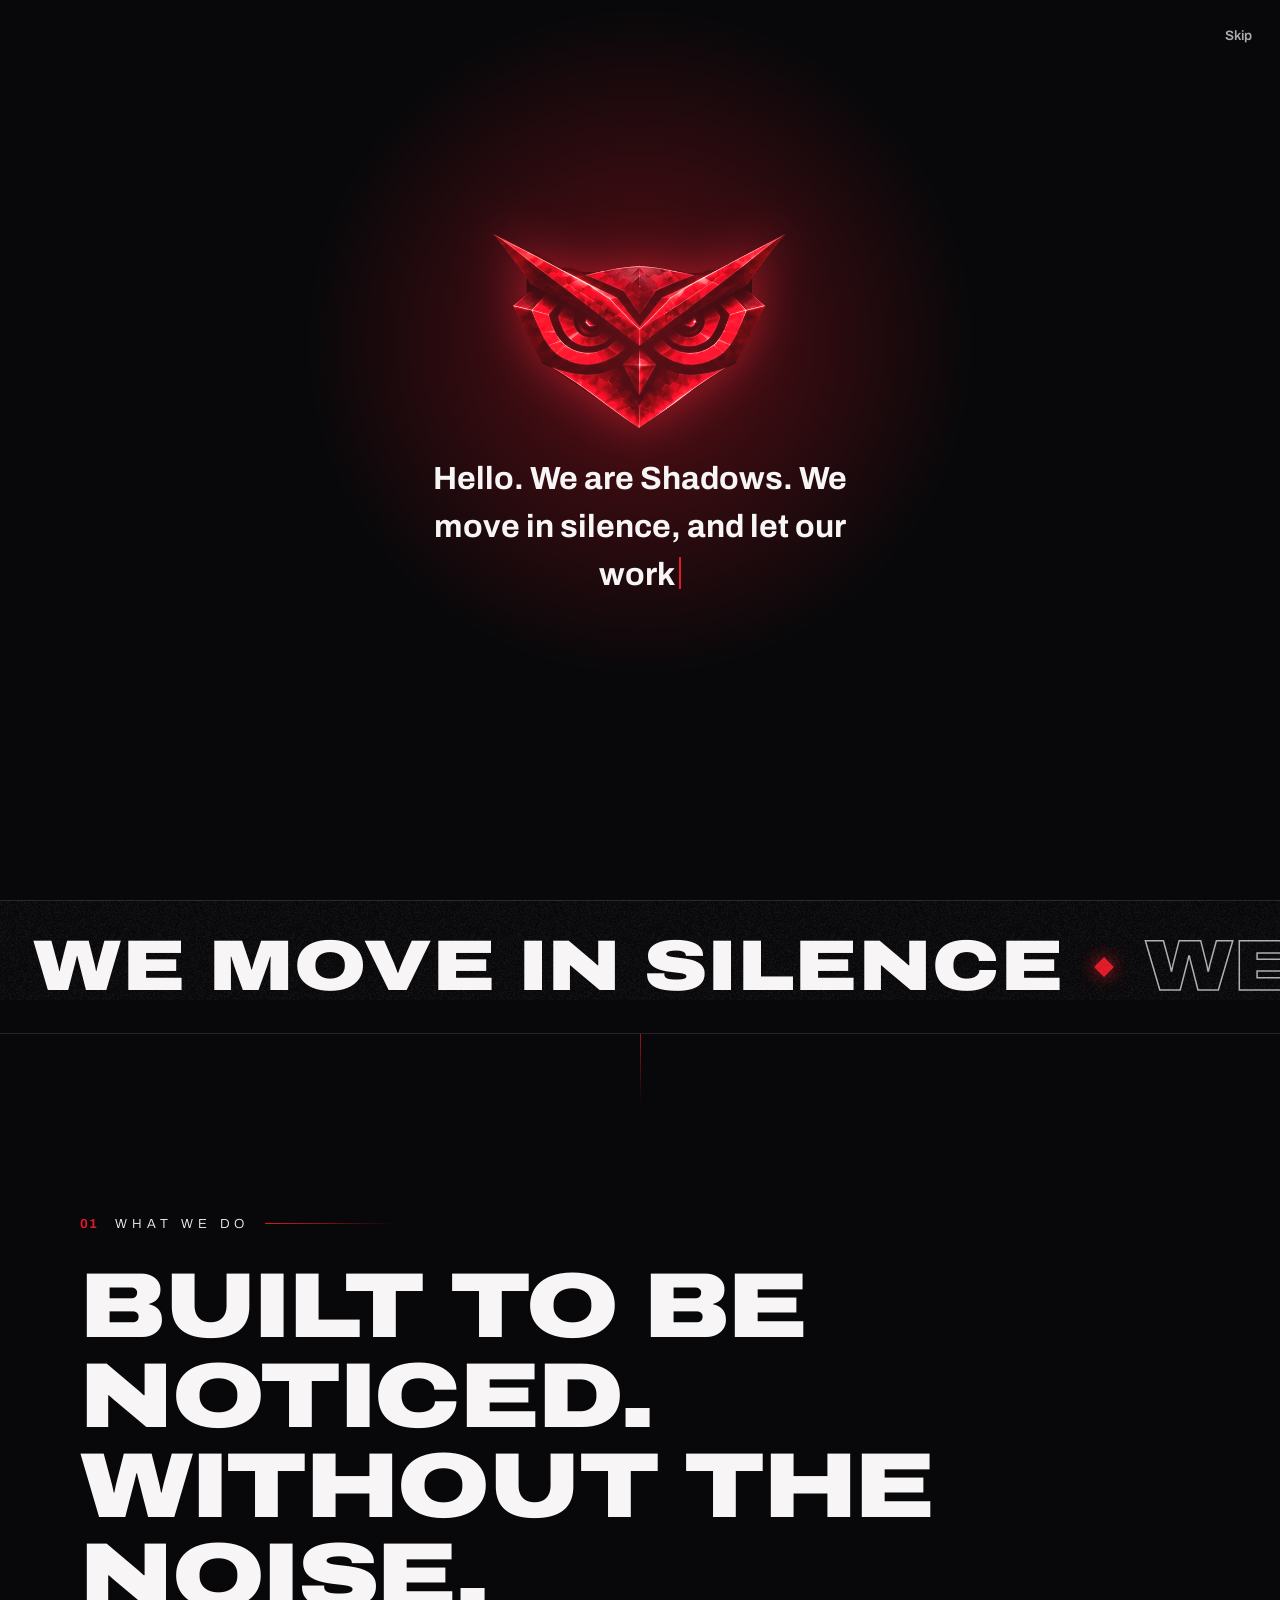
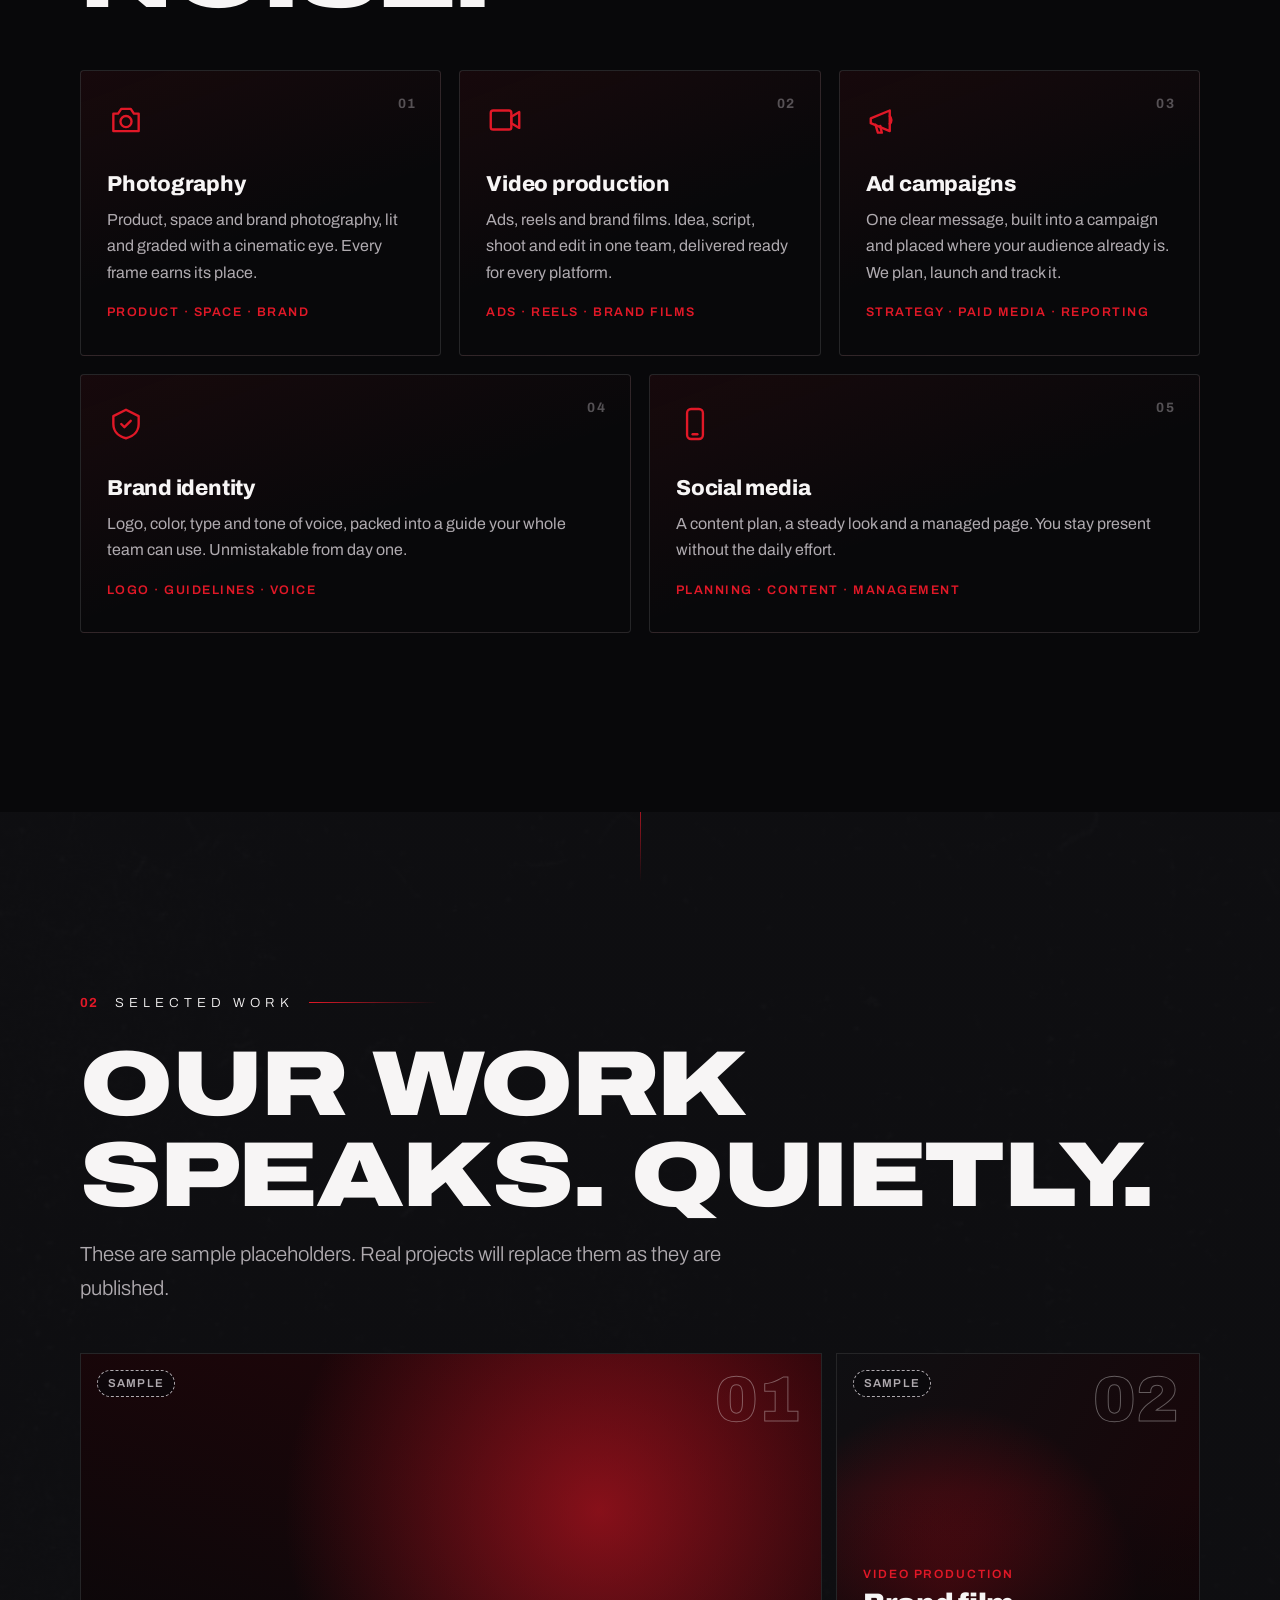
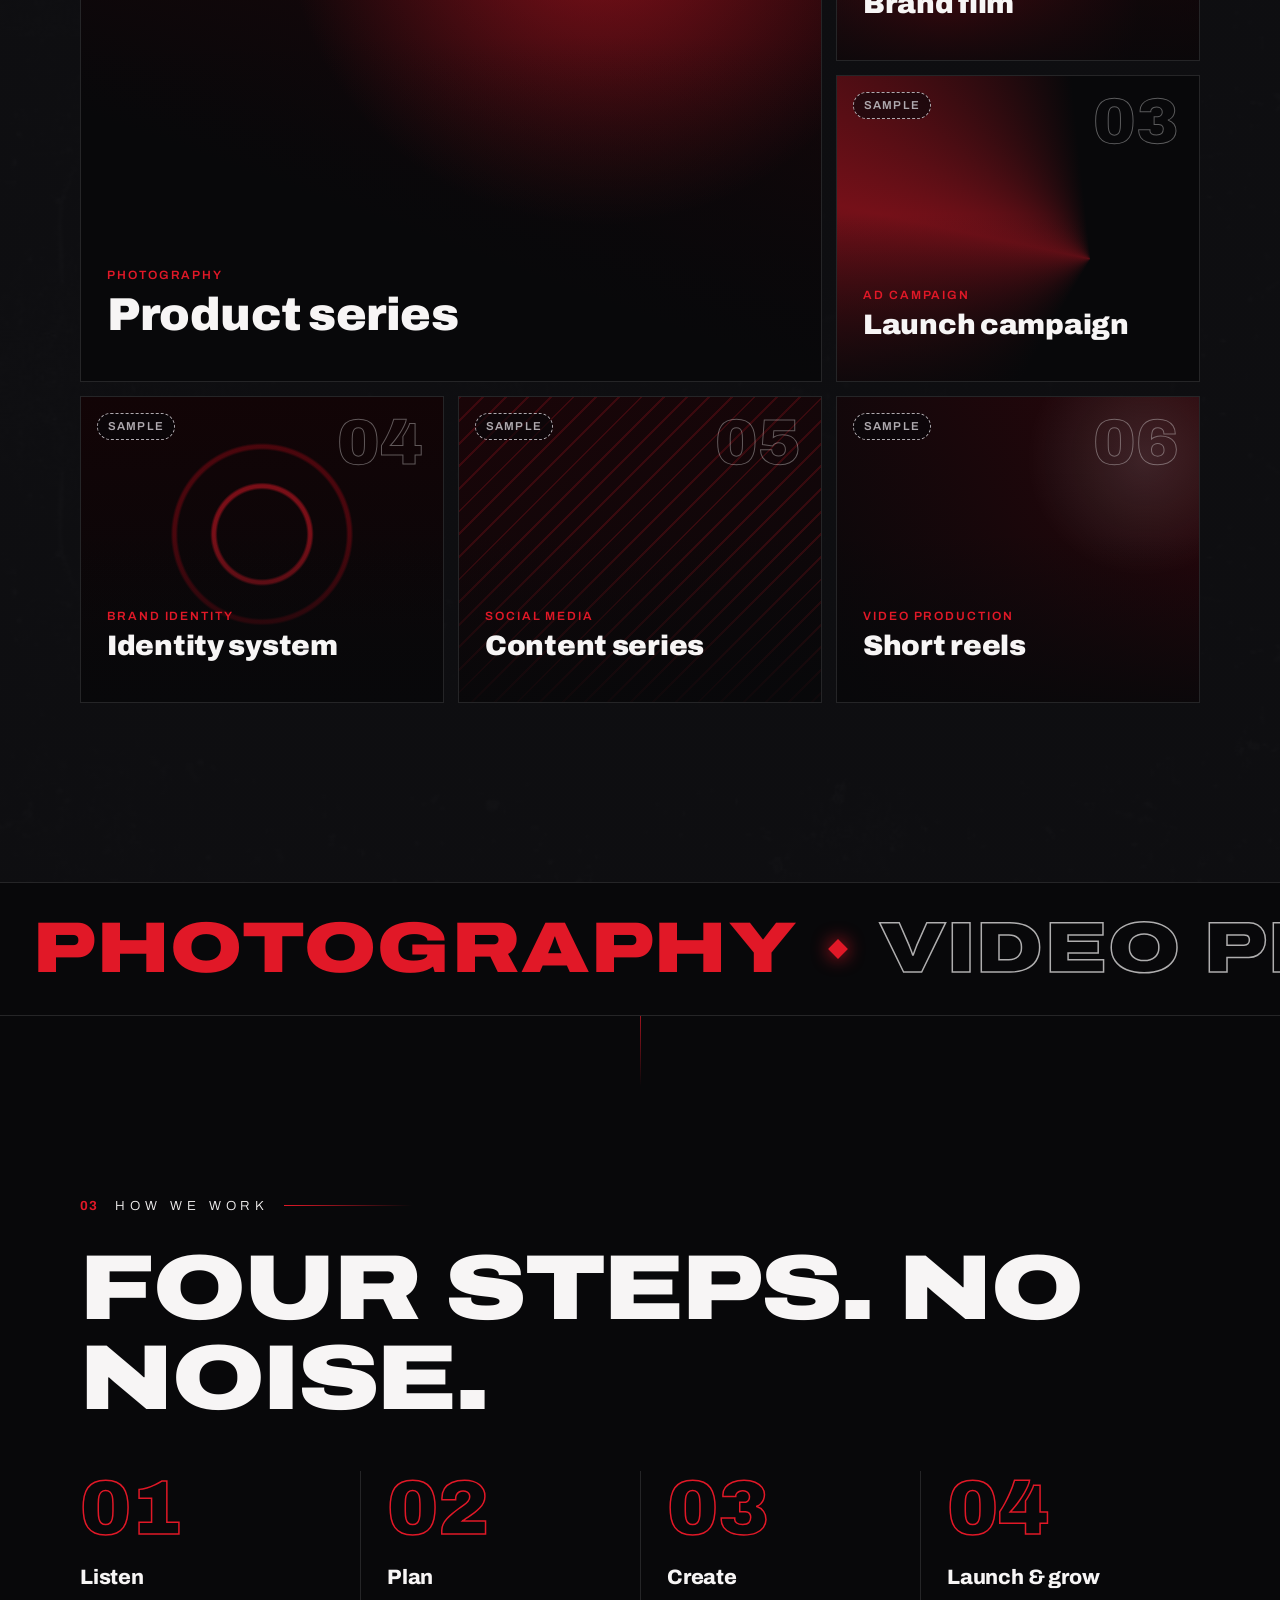
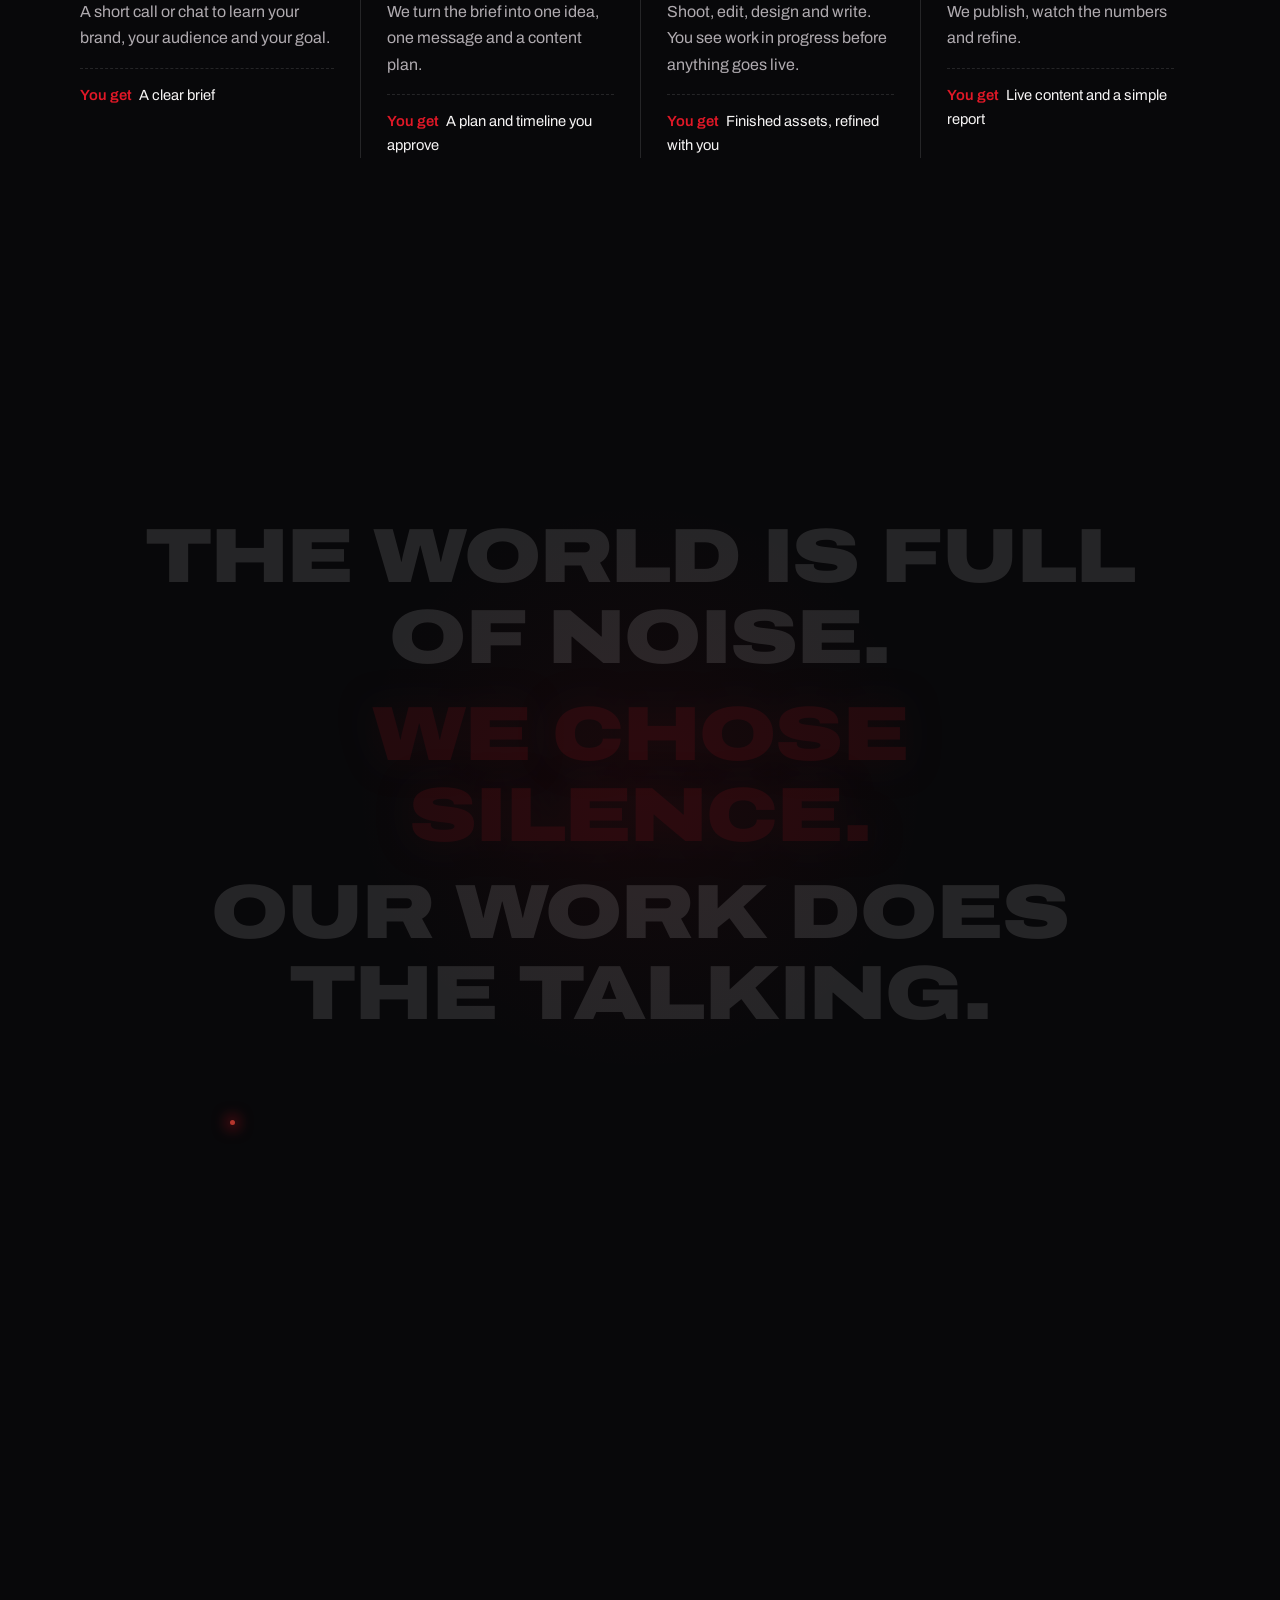
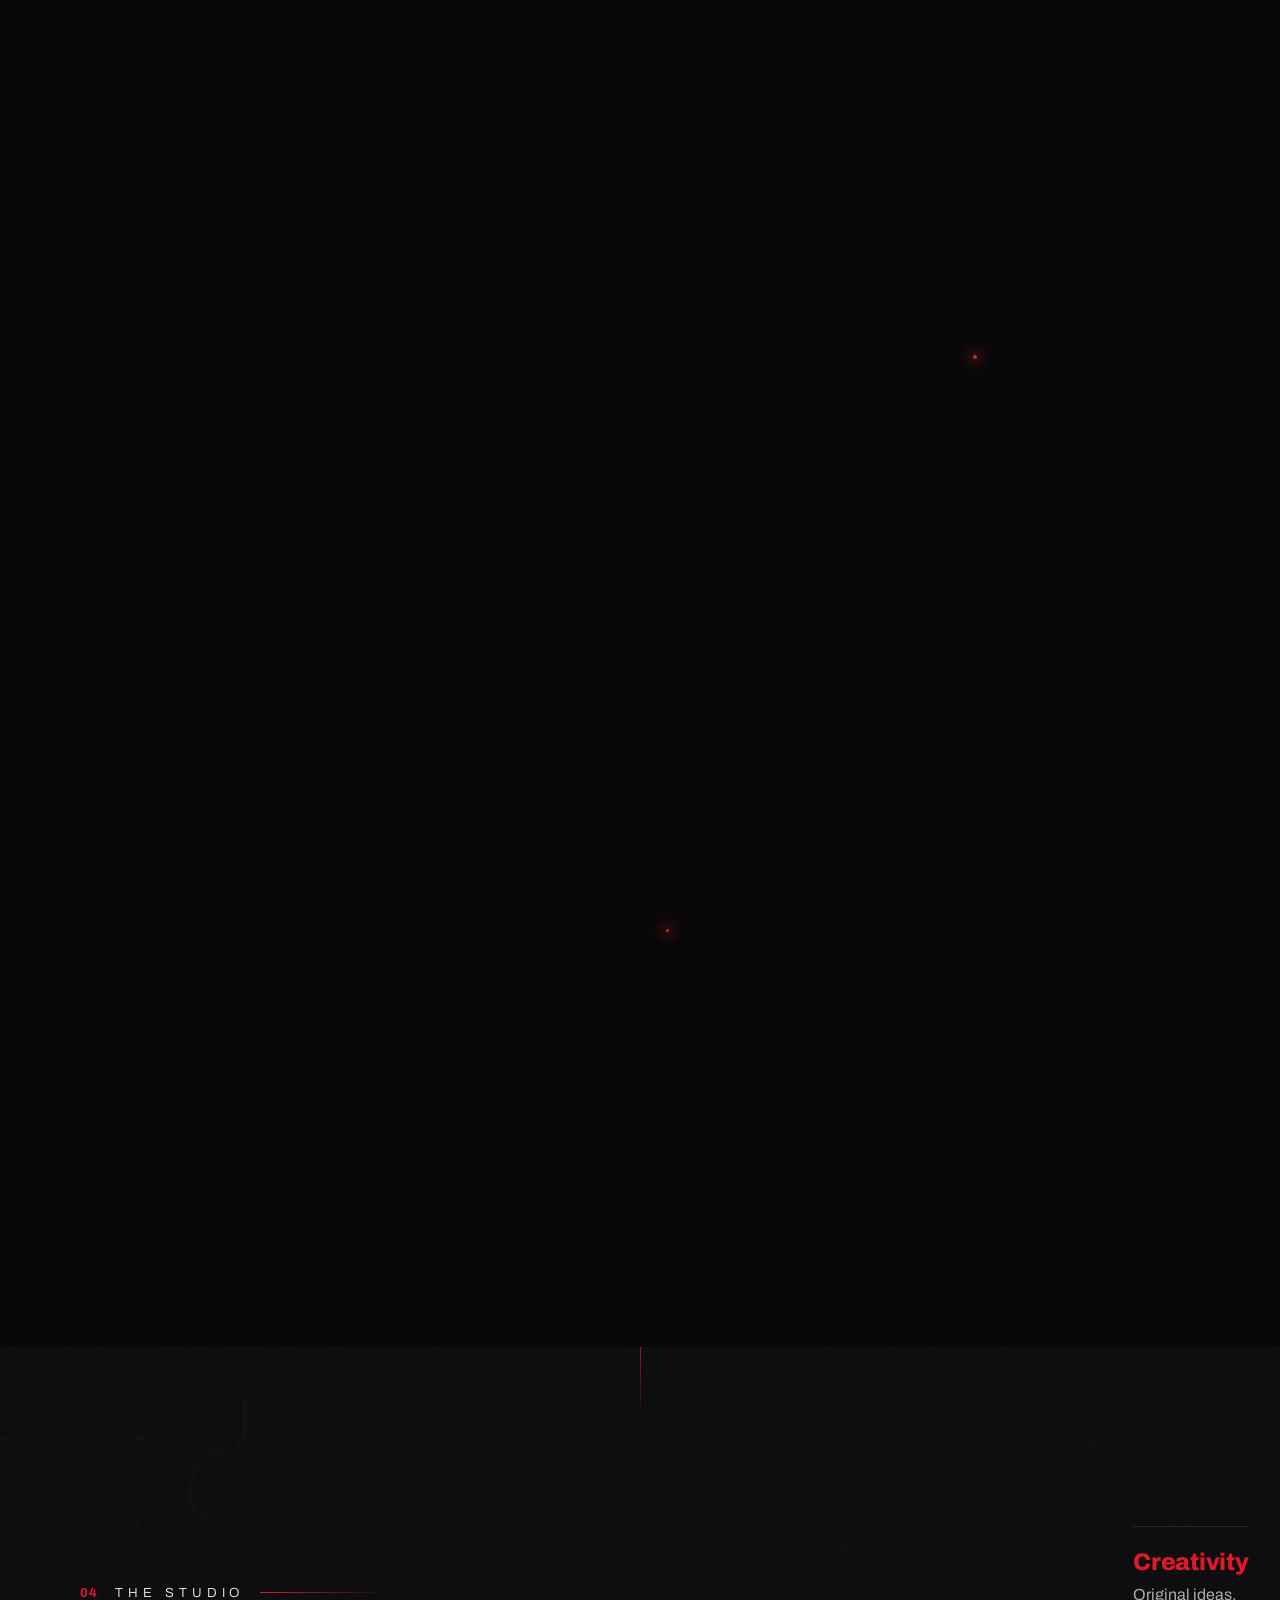
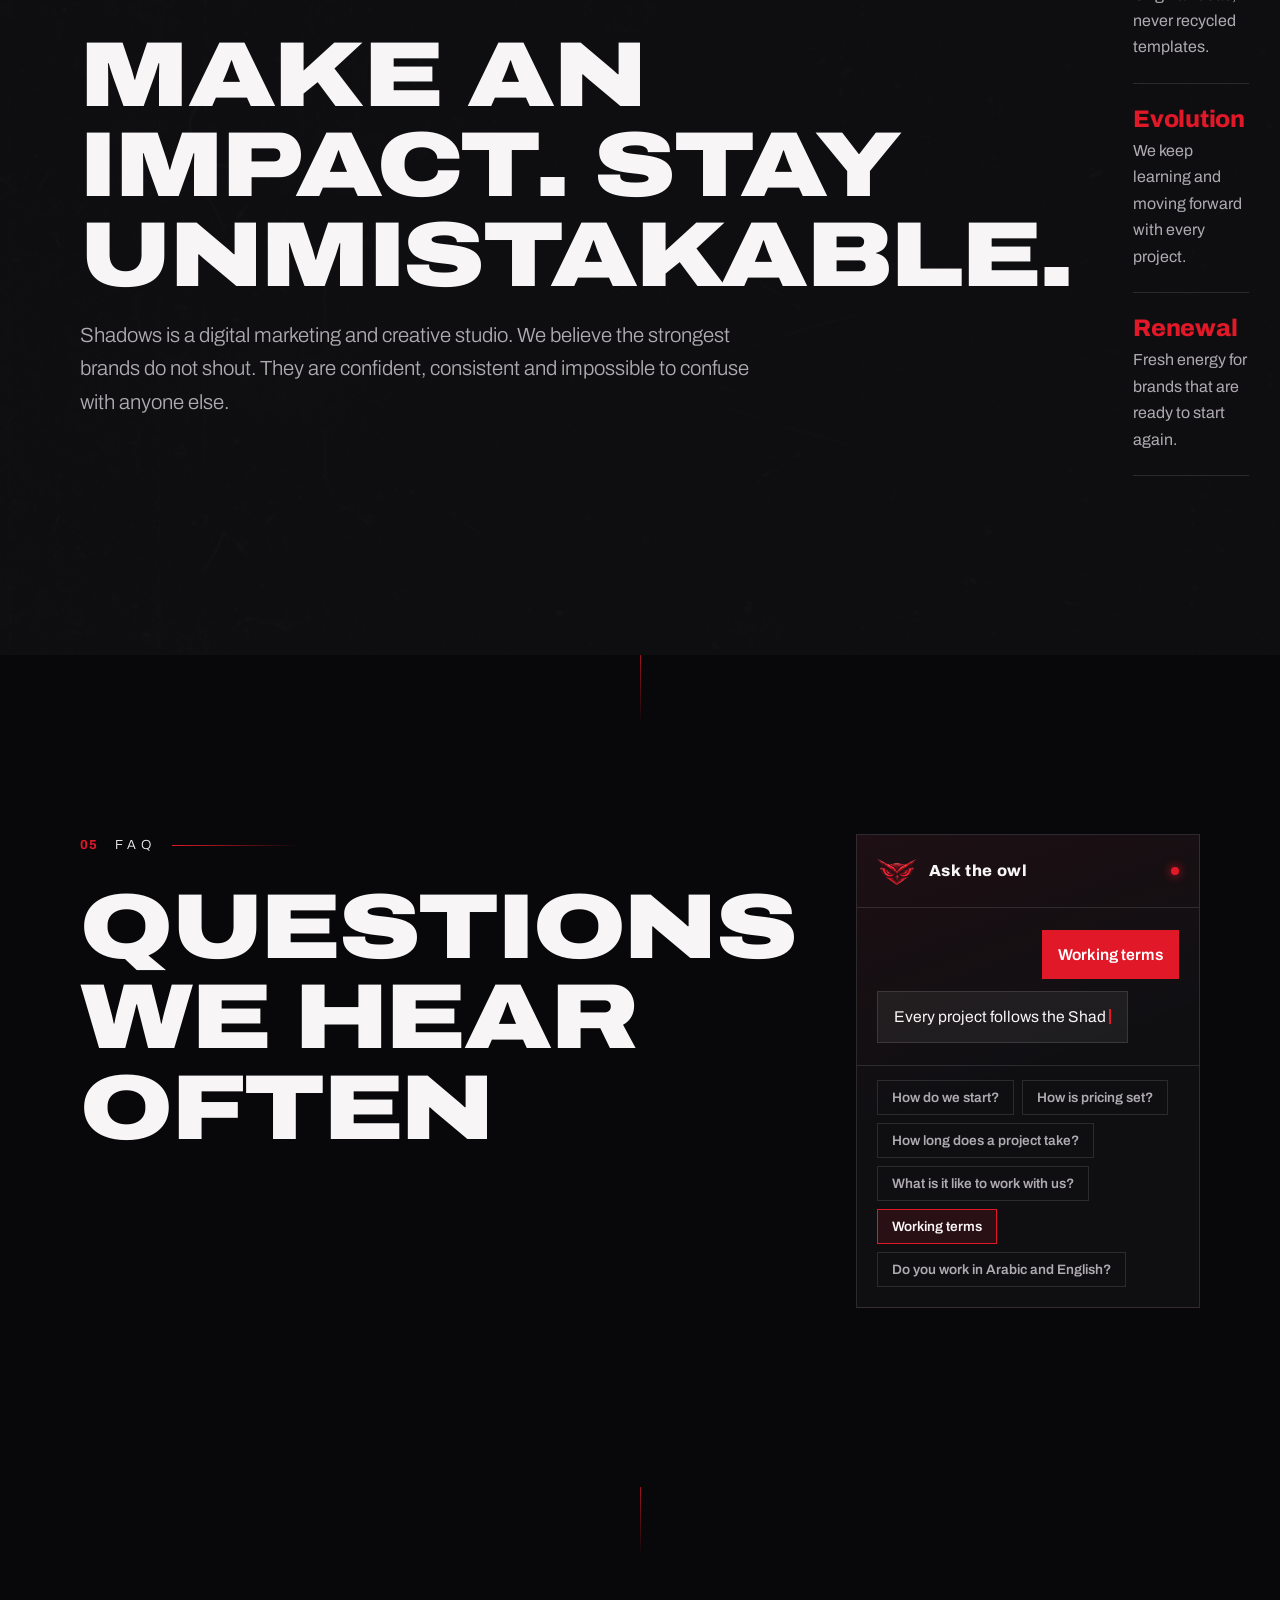
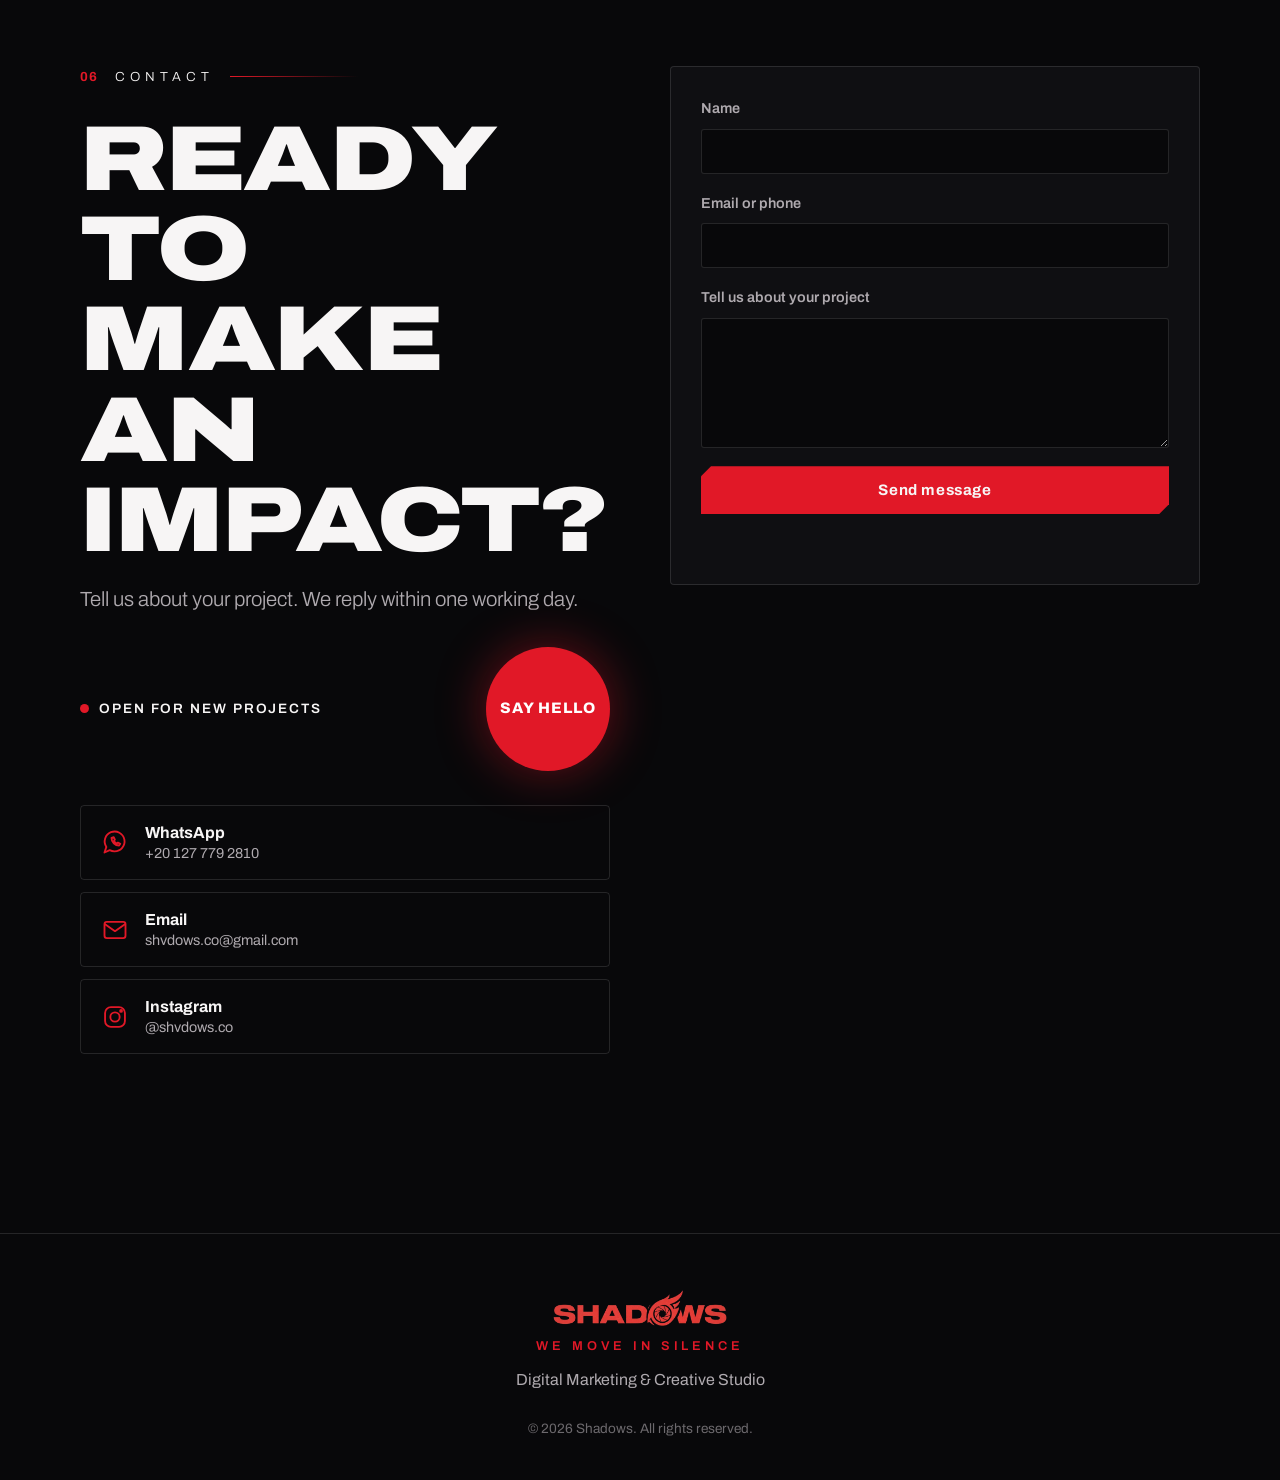
==== commit 85018392: "Original owl on its burning branch (three.js stage) in the hero" ====
--- a/index.html
+++ b/index.html
@@ -312,5 +312,6 @@
 <script src="js/main.js"></script>
 <script src="js/fx.js"></script>
 <script src="js/fx2.js"></script>
+<script src="js/stage.js"></script>
 </body>
 </html>
--- a/css/style.css
+++ b/css/style.css
@@ -514,3 +514,21 @@
 .mf-pinned .mf-pin{padding-top:var(--nav-h)}
 @media (max-width:560px){.hero{padding-bottom:84px}}
 @media (max-width:700px){.scrollcue{display:none}}
+
+/* ===== ORIGINAL OWL STAGE (iframe with the three.js owl on its burning branch) ===== */
+.hero__stage{position:absolute;left:0;top:0;width:100%;height:100svh;min-height:560px;border:0;background:transparent;pointer-events:none;opacity:0;transition:opacity 1.2s ease;
+  -webkit-mask-image:linear-gradient(#000 78%,transparent);mask-image:linear-gradient(#000 78%,transparent);color-scheme:dark}
+.hero__stage.on{opacity:1}
+.has-gl .hero{align-items:start}
+.has-gl .hero__inner{padding-top:max(43svh,310px)}
+.has-gl .hero__owlwrap,.has-gl .hero__ghost,.has-gl .hero__bg canvas,.has-gl .hero__glow{display:none}
+.has-gl .hero__title{font-size:clamp(2.3rem,6.2vw,5.6rem)}
+.has-gl .hero__sub{margin:12px auto 20px}
+.has-gl .hero{padding-bottom:70px}
+.has-gl .hero__eb{margin-bottom:10px}
+@media (max-width:700px){
+  .has-gl .hero__inner{padding-top:calc(94px + 23svh + 96px)}
+  .has-gl .hero__title{font-size:clamp(2.2rem,11vw,3.6rem)}
+  .has-gl .hero__sub{font-size:.98rem;margin:12px auto 18px}
+}
+@media (prefers-reduced-motion:reduce){.hero__stage{transition:none}}
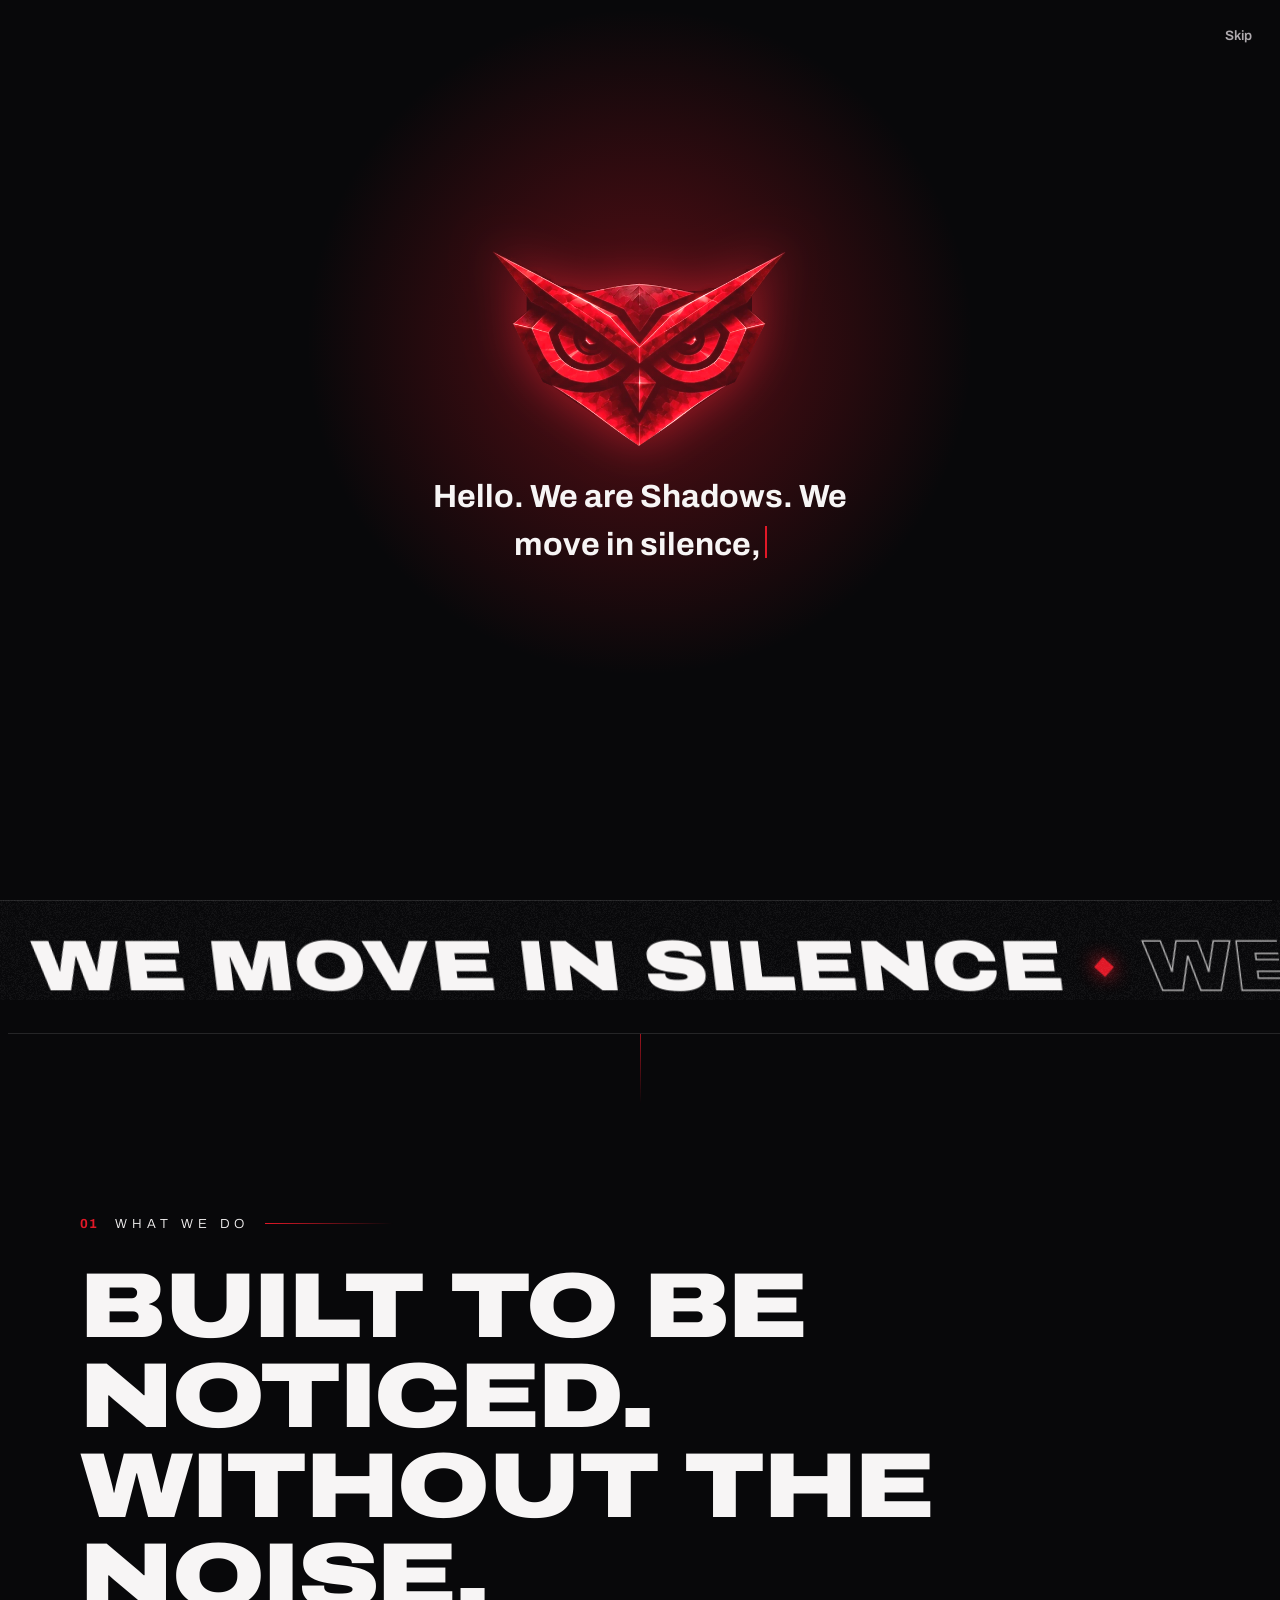
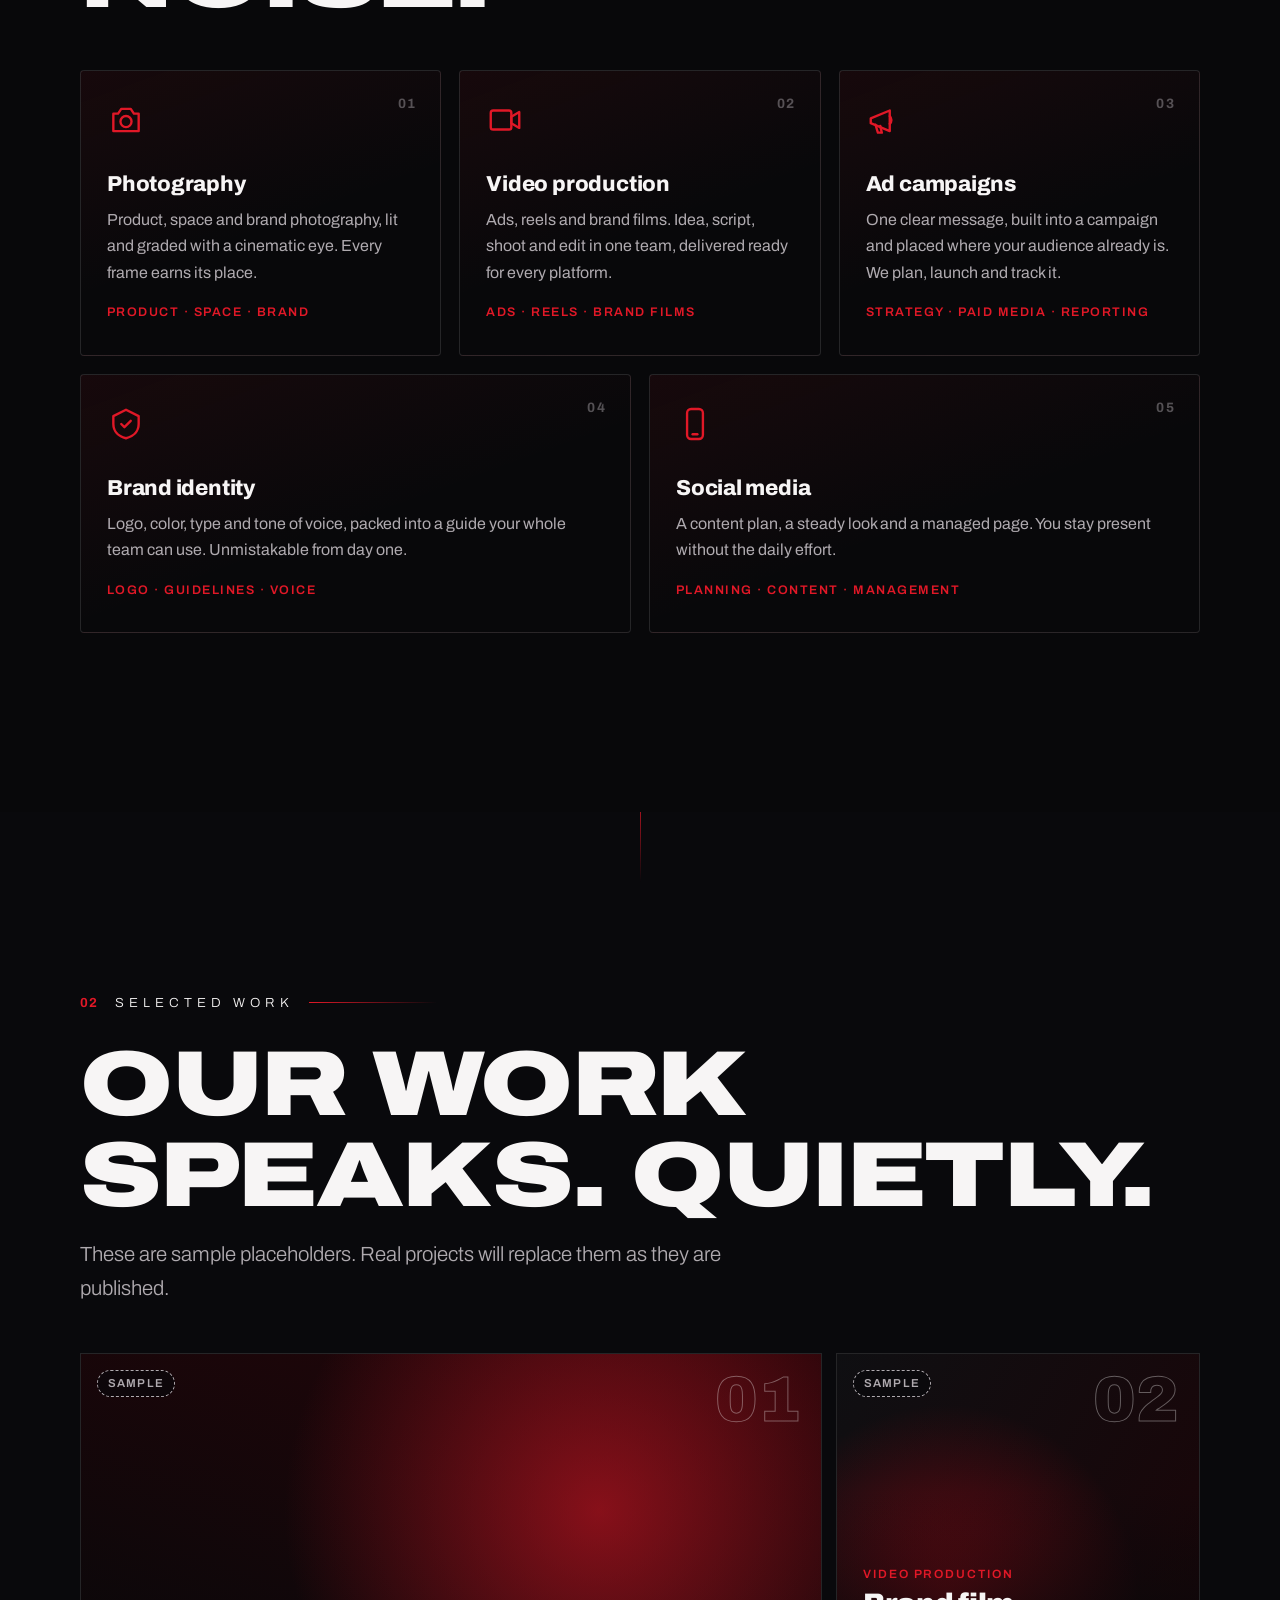
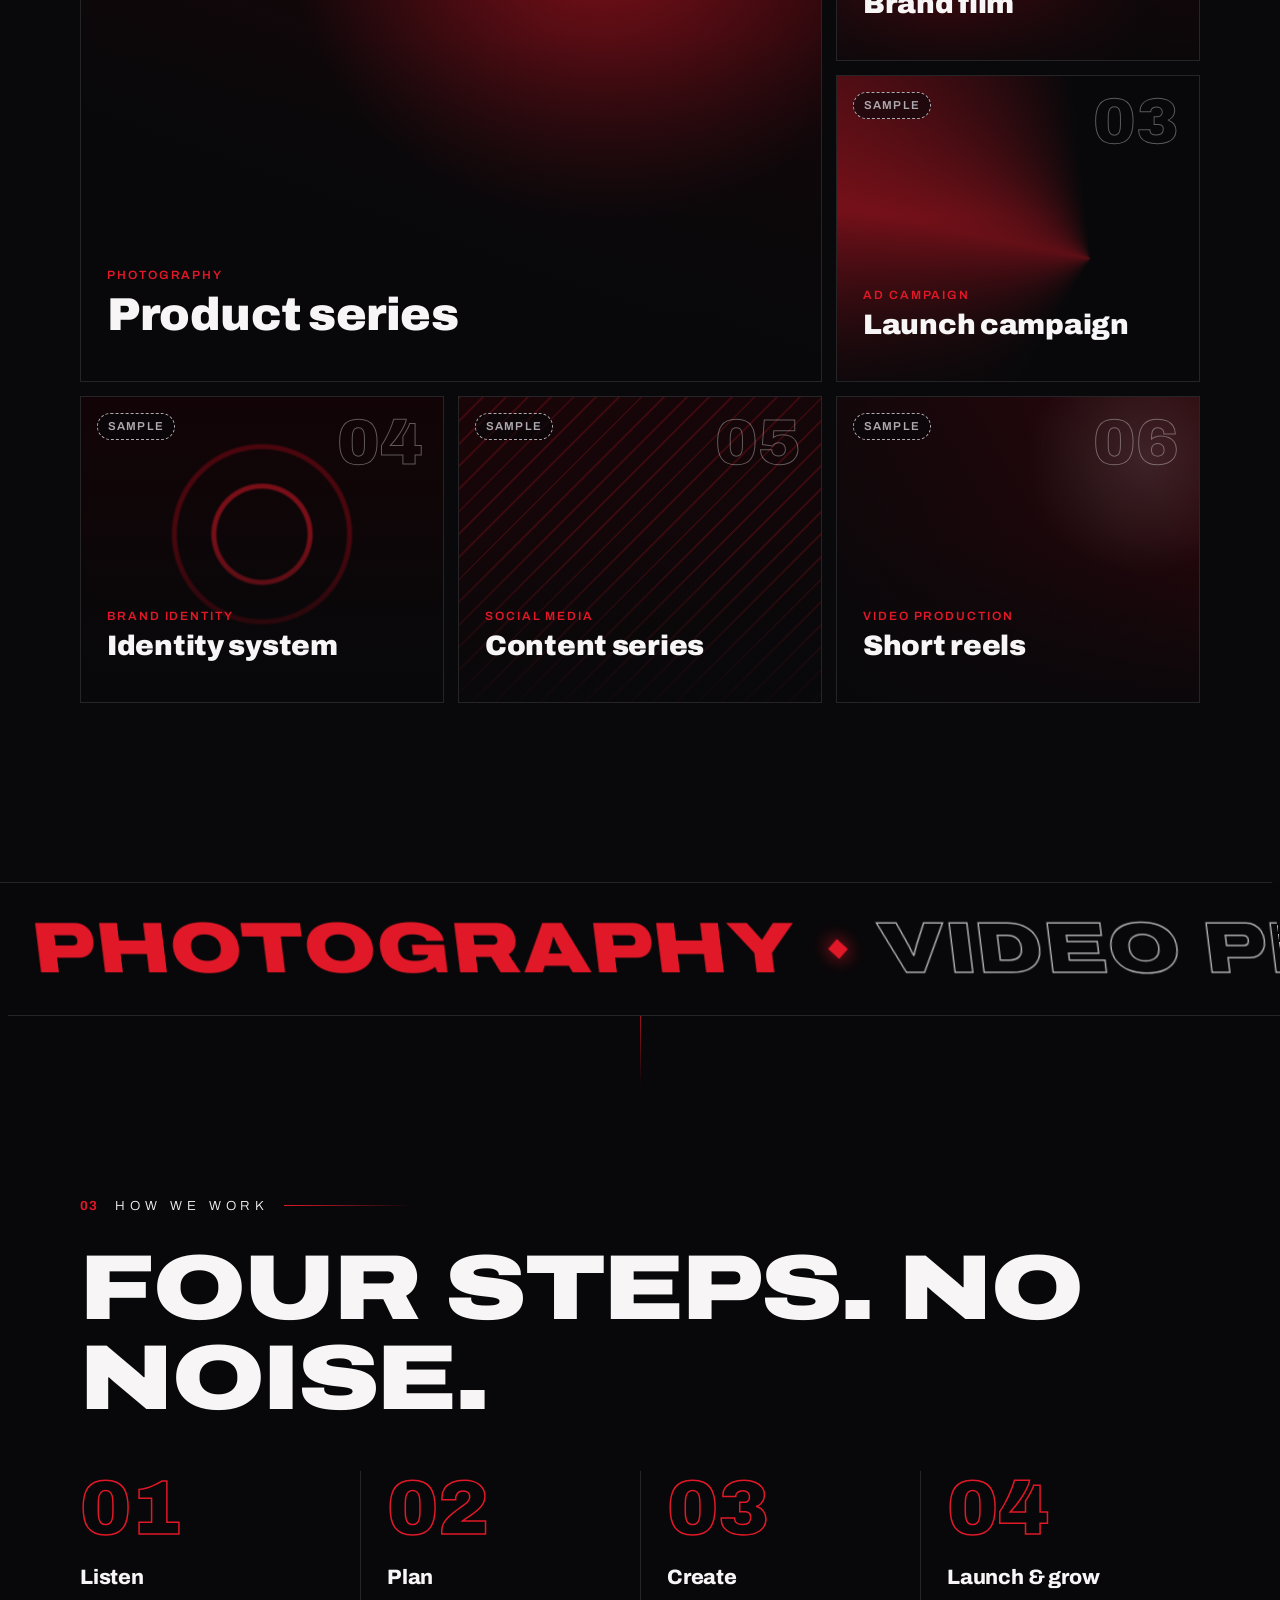
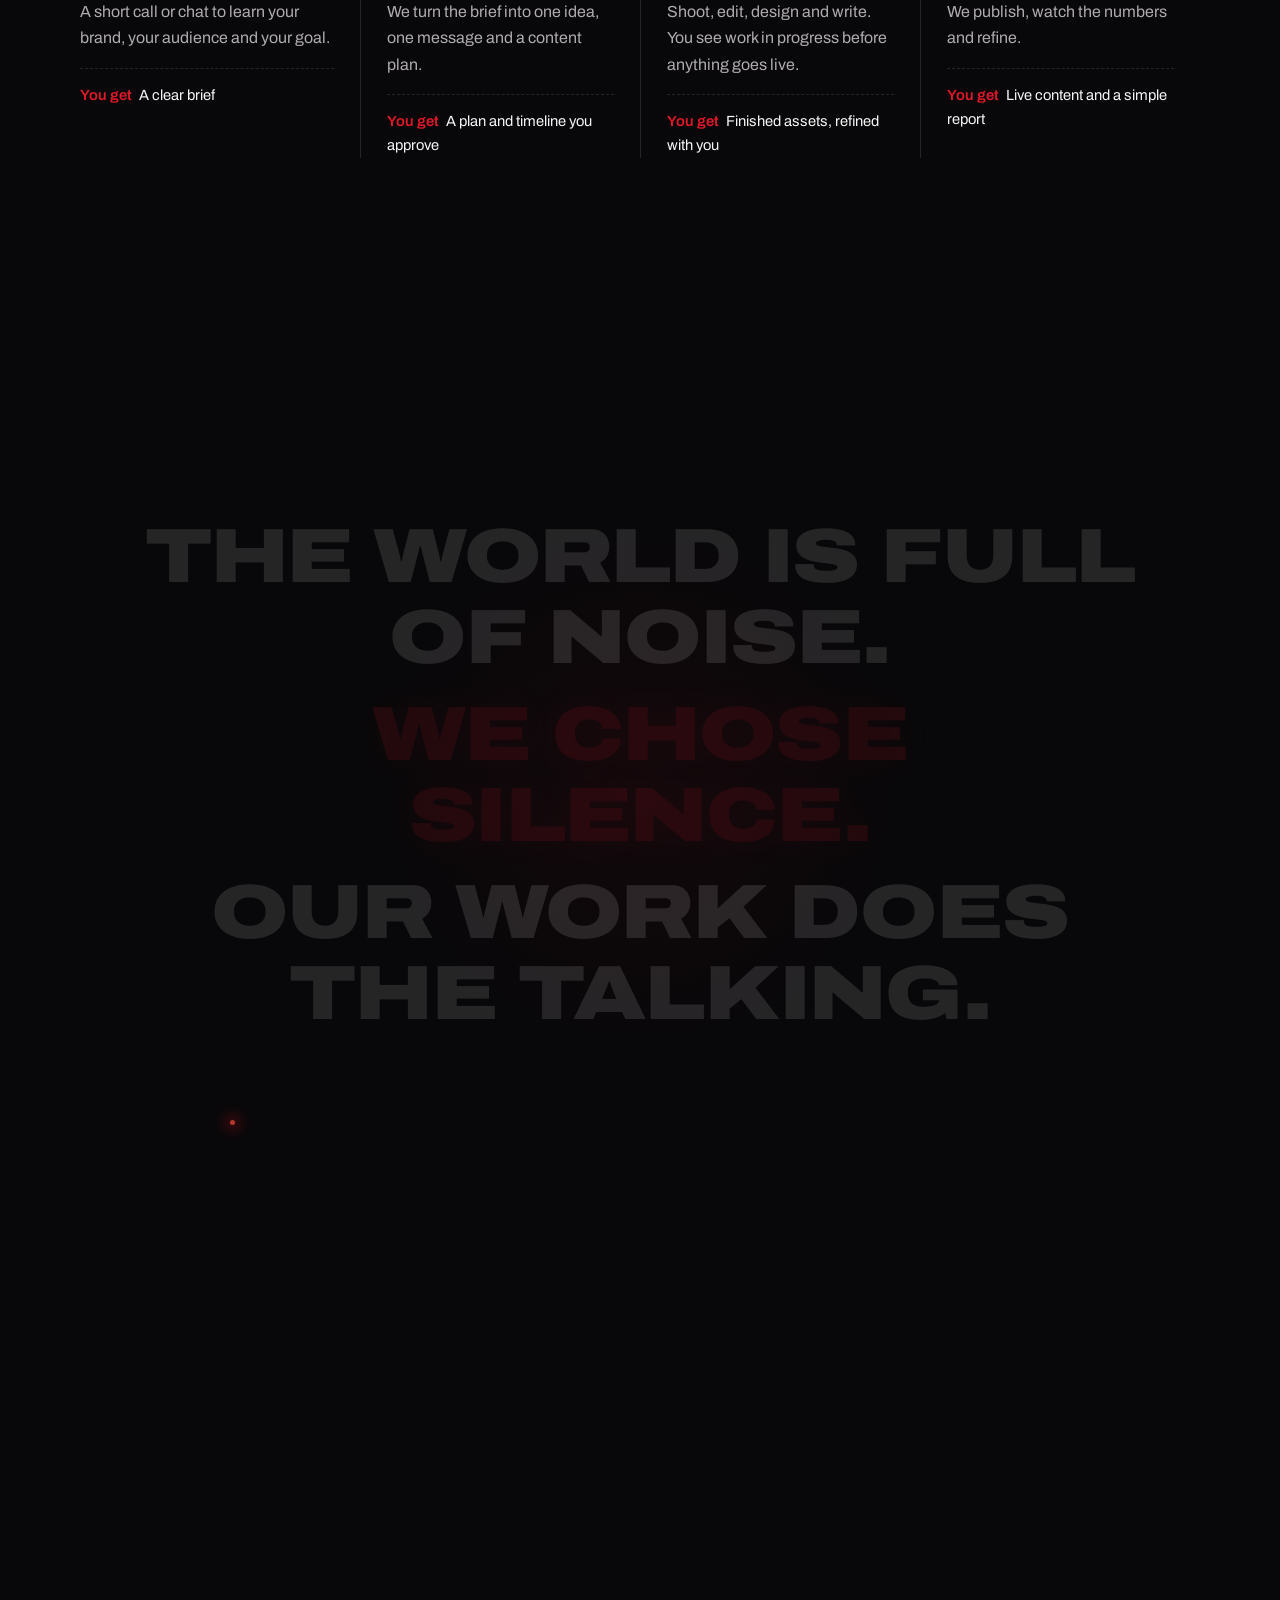
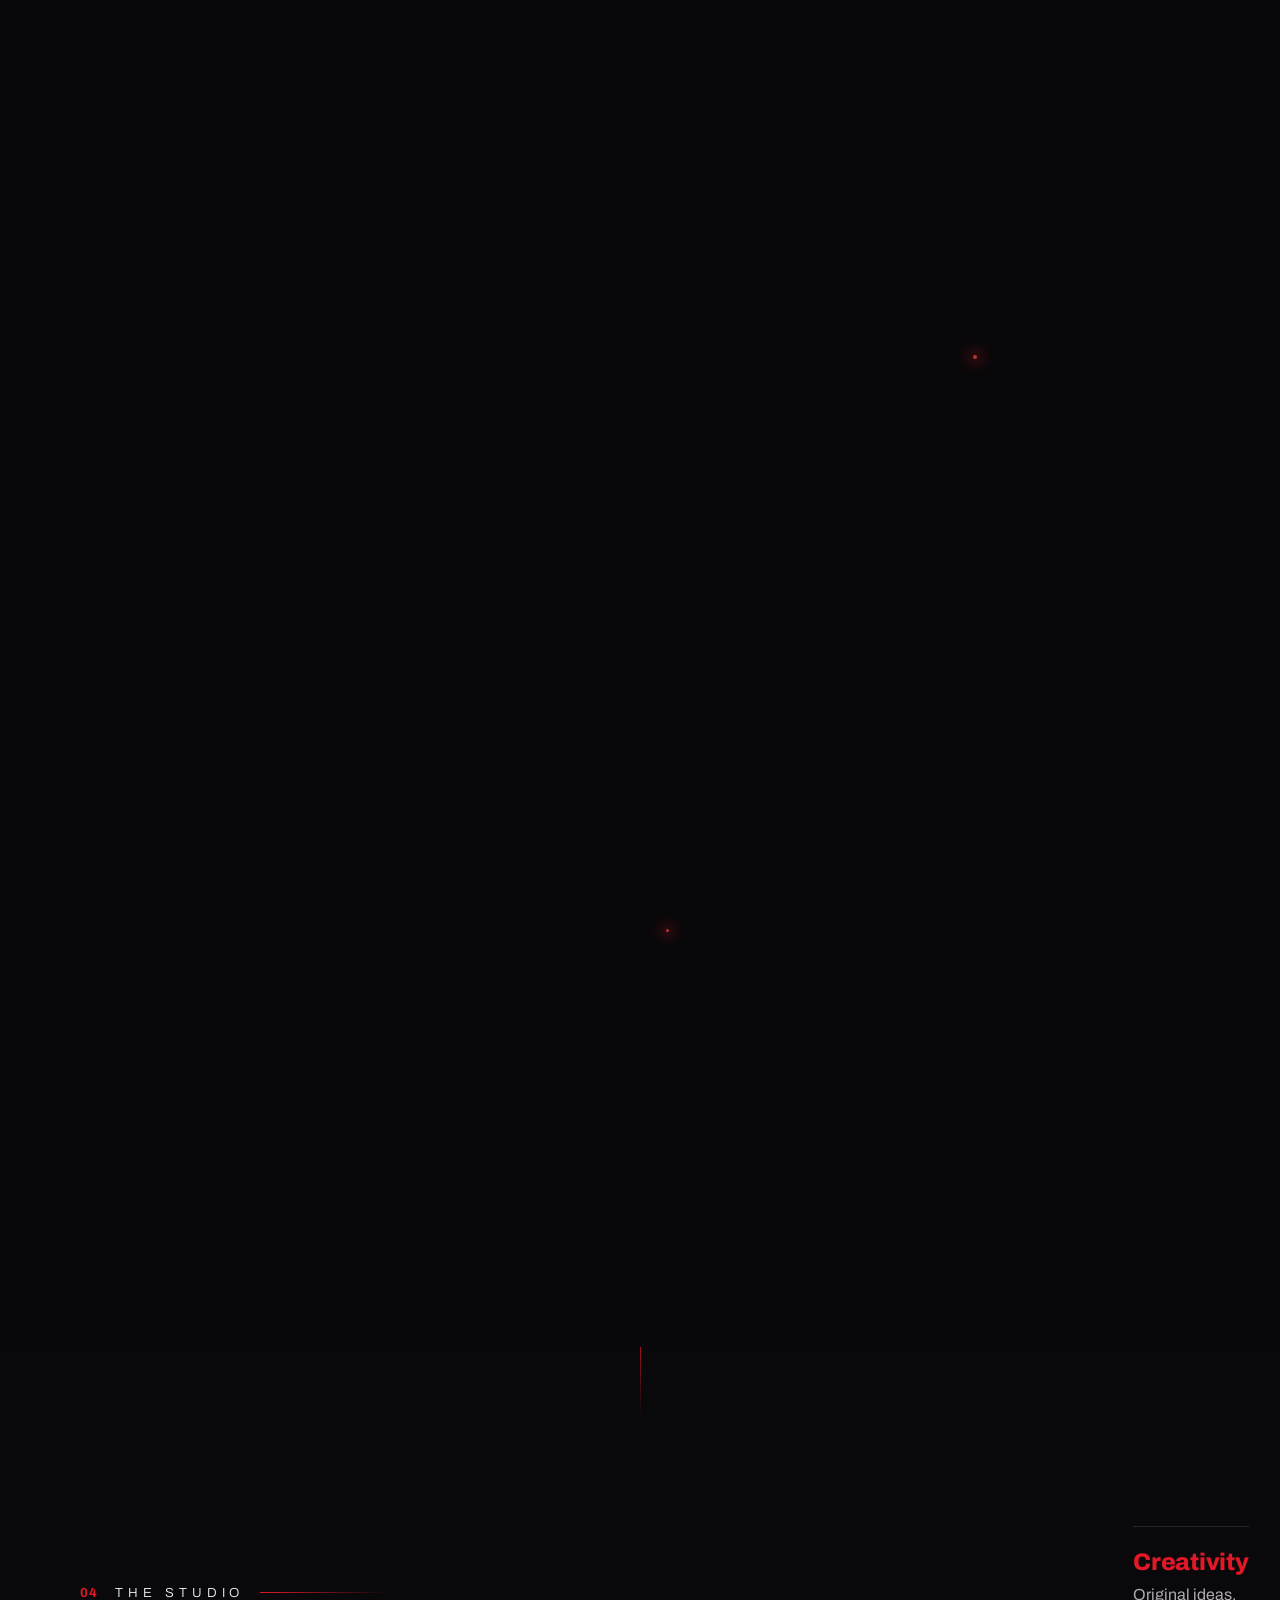
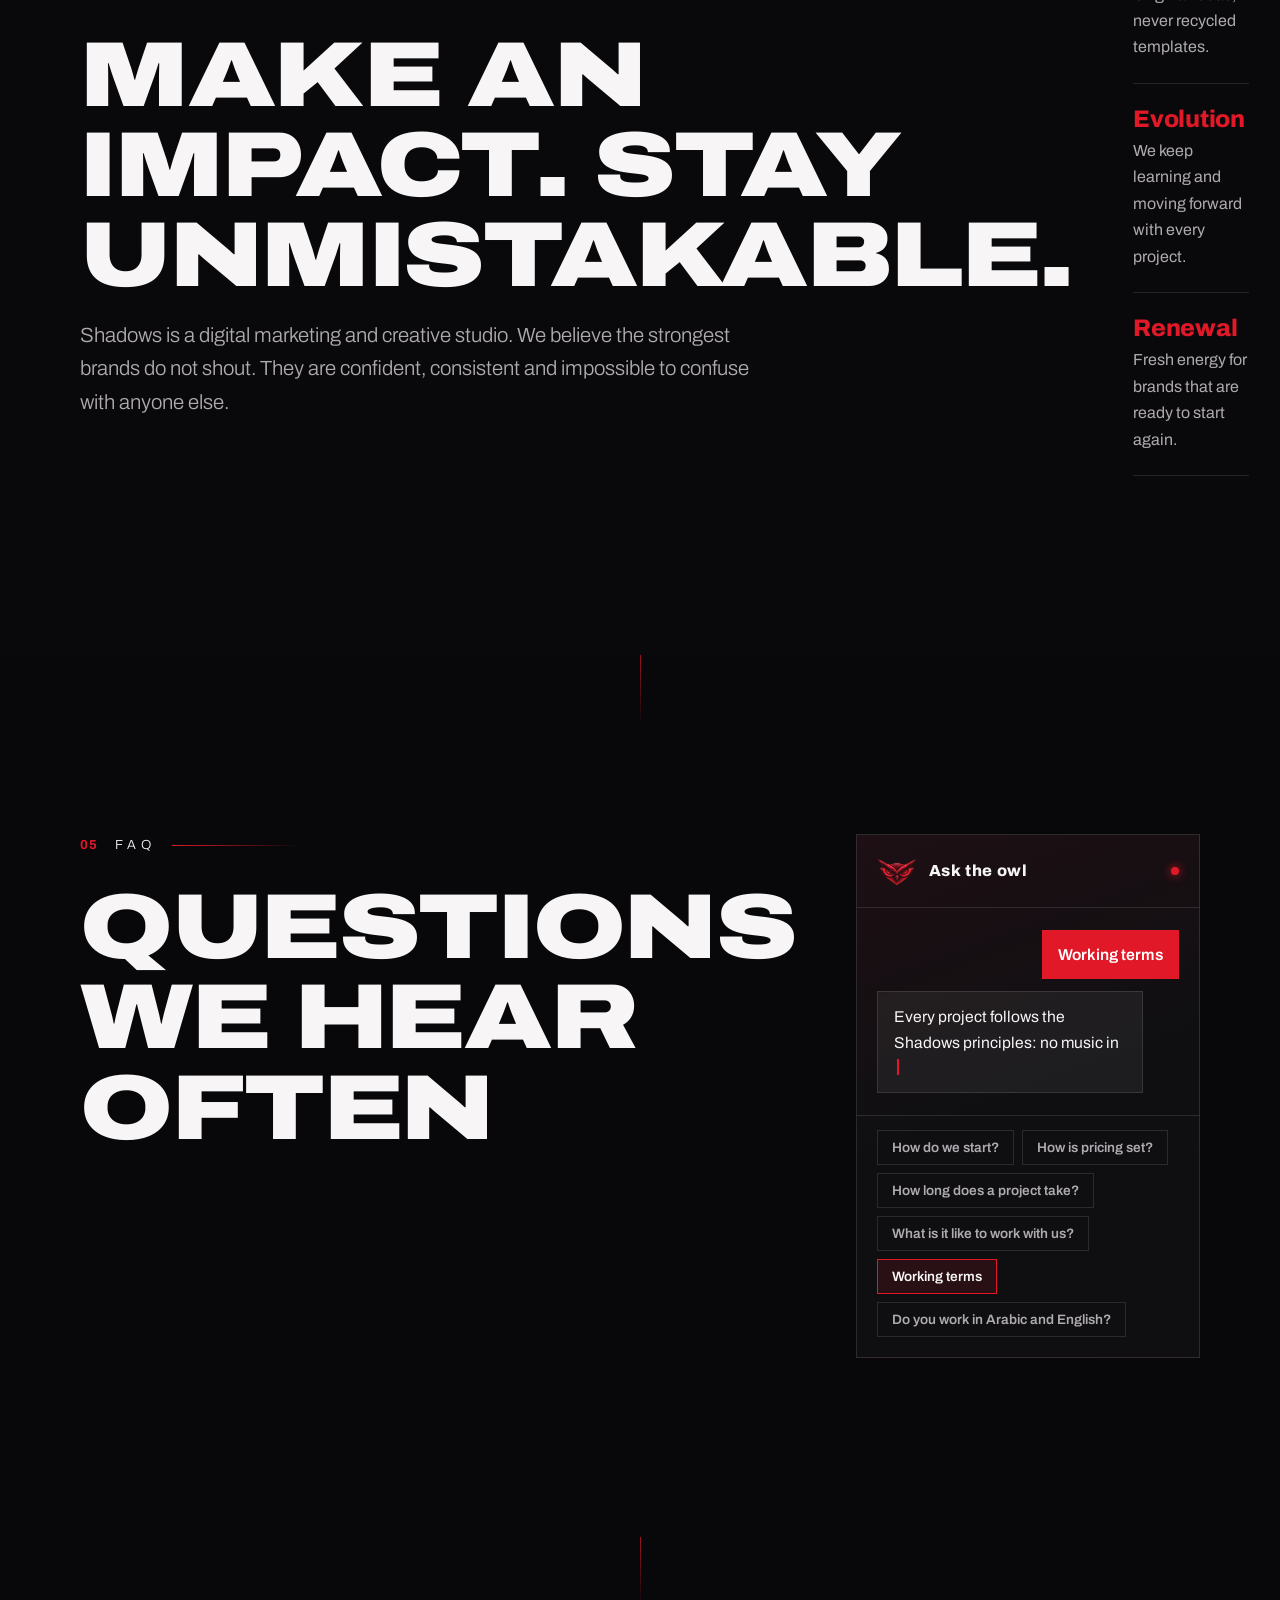
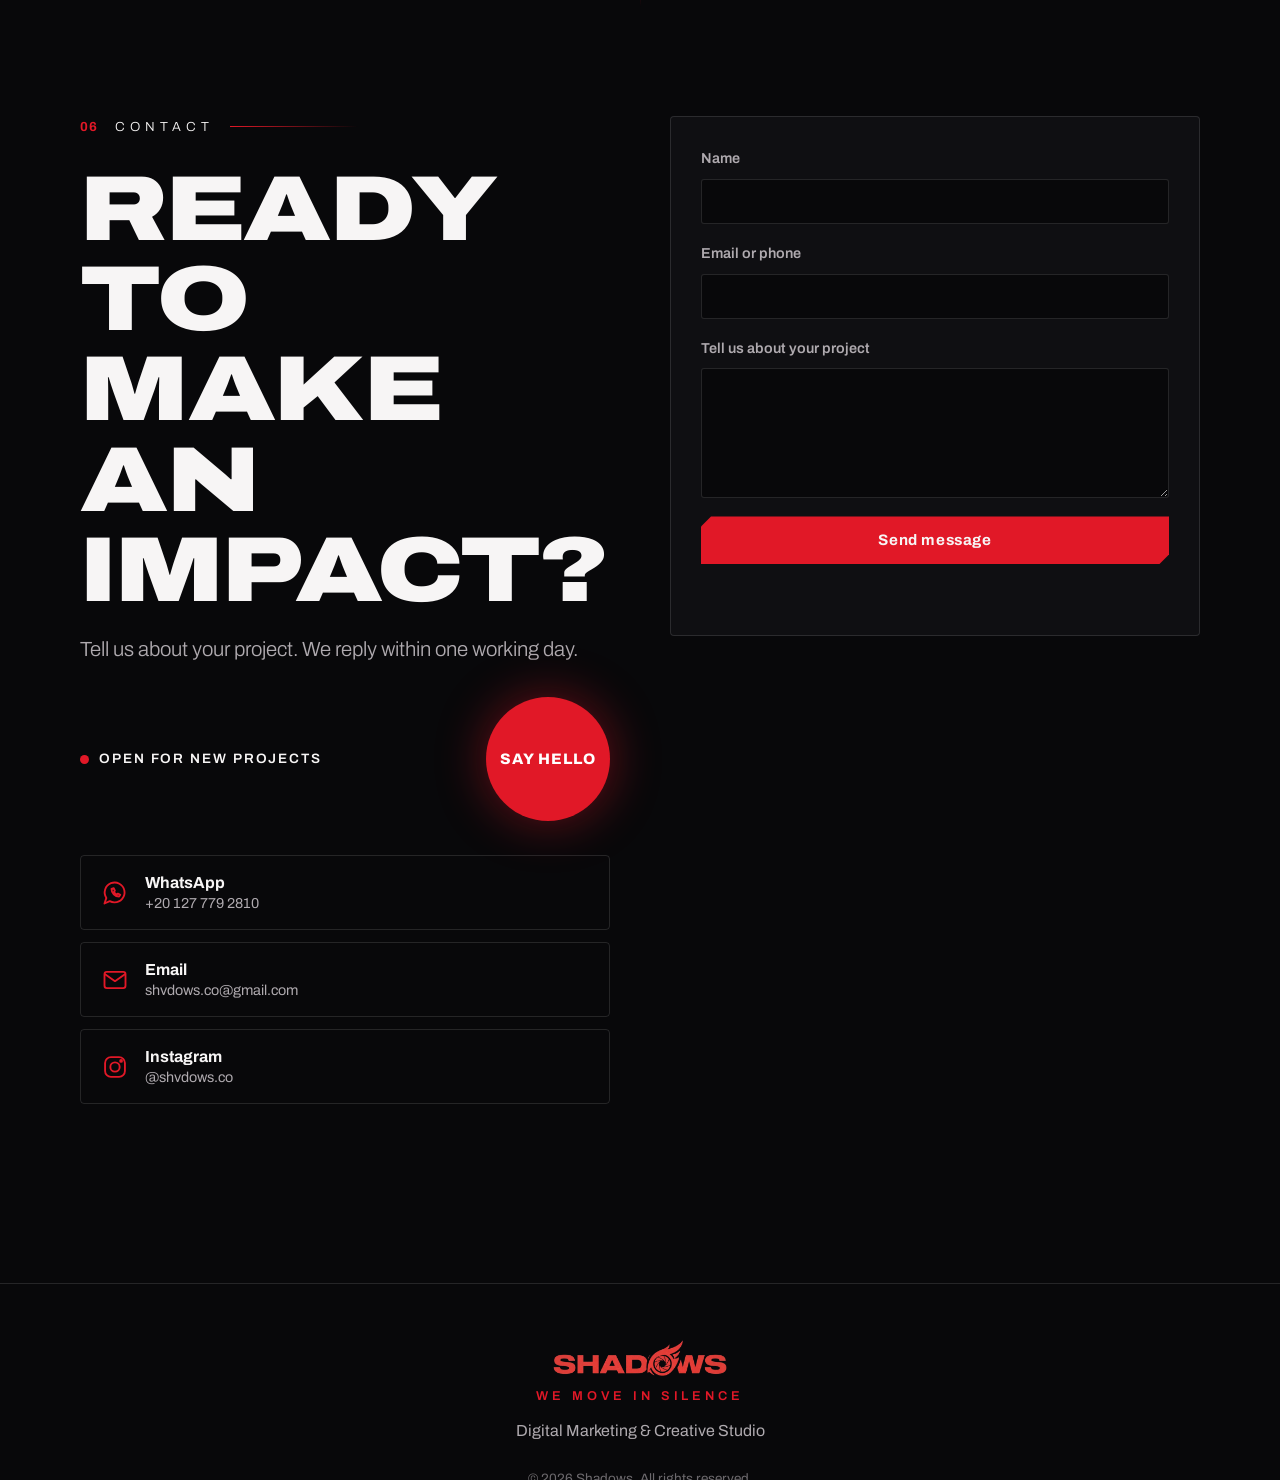
==== commit 58238005: "Power pass (smooth scroll, smoke shader, wipe transition); owl frame never shows as a box even with " ====
--- a/index.html
+++ b/index.html
@@ -43,7 +43,7 @@
 <link rel="preconnect" href="https://fonts.googleapis.com">
 <link rel="preconnect" href="https://fonts.gstatic.com" crossorigin>
 <link rel="stylesheet" href="https://fonts.googleapis.com/css2?family=Archivo:wdth,wght@100..125,400..800&family=Cairo:wght@300;400;600;700;800;900&display=swap">
-<link rel="stylesheet" href="css/style.css">
+<link rel="stylesheet" href="css/style.css?v=5">
 
 <script type="application/ld+json">
 {
@@ -308,10 +308,12 @@
   <svg viewBox="0 0 24 24" aria-hidden="true"><path d="M3 21l1.6-4.8A8.5 8.5 0 1111.5 20a8.4 8.4 0 01-4-1z"/><path d="M9 8.5c0 3.5 3 6.5 6.5 6.5l1-1.5-2-1-1 .8c-1-.4-2-1.4-2.4-2.4l.8-1-1-2z"/></svg>
 </a>
 
-<script src="js/i18n.js"></script>
-<script src="js/main.js"></script>
-<script src="js/fx.js"></script>
-<script src="js/fx2.js"></script>
-<script src="js/stage.js"></script>
+<script src="js/i18n.js?v=5"></script>
+<script src="js/main.js?v=5"></script>
+<script src="js/fx.js?v=5"></script>
+<script src="js/fx2.js?v=5"></script>
+<script src="js/stage.js?v=5"></script>
+<script src="js/lenis.min.js?v=5"></script>
+<script src="js/power.js?v=5"></script>
 </body>
 </html>
--- a/css/style.css
+++ b/css/style.css
@@ -532,3 +532,22 @@
   .has-gl .hero__sub{font-size:.98rem;margin:12px auto 18px}
 }
 @media (prefers-reduced-motion:reduce){.hero__stage{transition:none}}
+
+/* ===== POWER PASS ===== */
+html.lenis,html.lenis body{height:auto}
+html.lenis{scroll-behavior:auto!important}
+.smoke{position:fixed;inset:0;width:100%;height:100%;z-index:0;pointer-events:none;opacity:.9}
+.has-smoke main,.has-smoke .foot{position:relative;z-index:1}
+.has-smoke .sec--alt{background:rgba(12,12,15,.55)!important}
+.marquee{transform:skewX(calc(var(--v,0) * -7deg));will-change:transform}
+.wipe{position:fixed;inset:0;z-index:300;pointer-events:none;visibility:hidden}
+.wipe i,.wipe b{position:absolute;left:0;right:0;height:100%;transform:translateY(101%)}
+.wipe i{background:var(--black);bottom:0}
+.wipe b{background:linear-gradient(#e11827,#910814);bottom:0;height:101%}
+.wipe.in,.wipe.out{visibility:visible}
+.wipe.in b{animation:wp-in .43s cubic-bezier(.7,0,.2,1) both}
+.wipe.in i{animation:wp-in .43s cubic-bezier(.7,0,.2,1) .07s both}
+.wipe.out b{animation:wp-out .55s cubic-bezier(.7,0,.2,1) .08s both}
+.wipe.out i{animation:wp-out .55s cubic-bezier(.7,0,.2,1) both}
+@keyframes wp-in{from{transform:translateY(101%)}to{transform:translateY(0)}}
+@keyframes wp-out{from{transform:translateY(0)}to{transform:translateY(-101%)}}
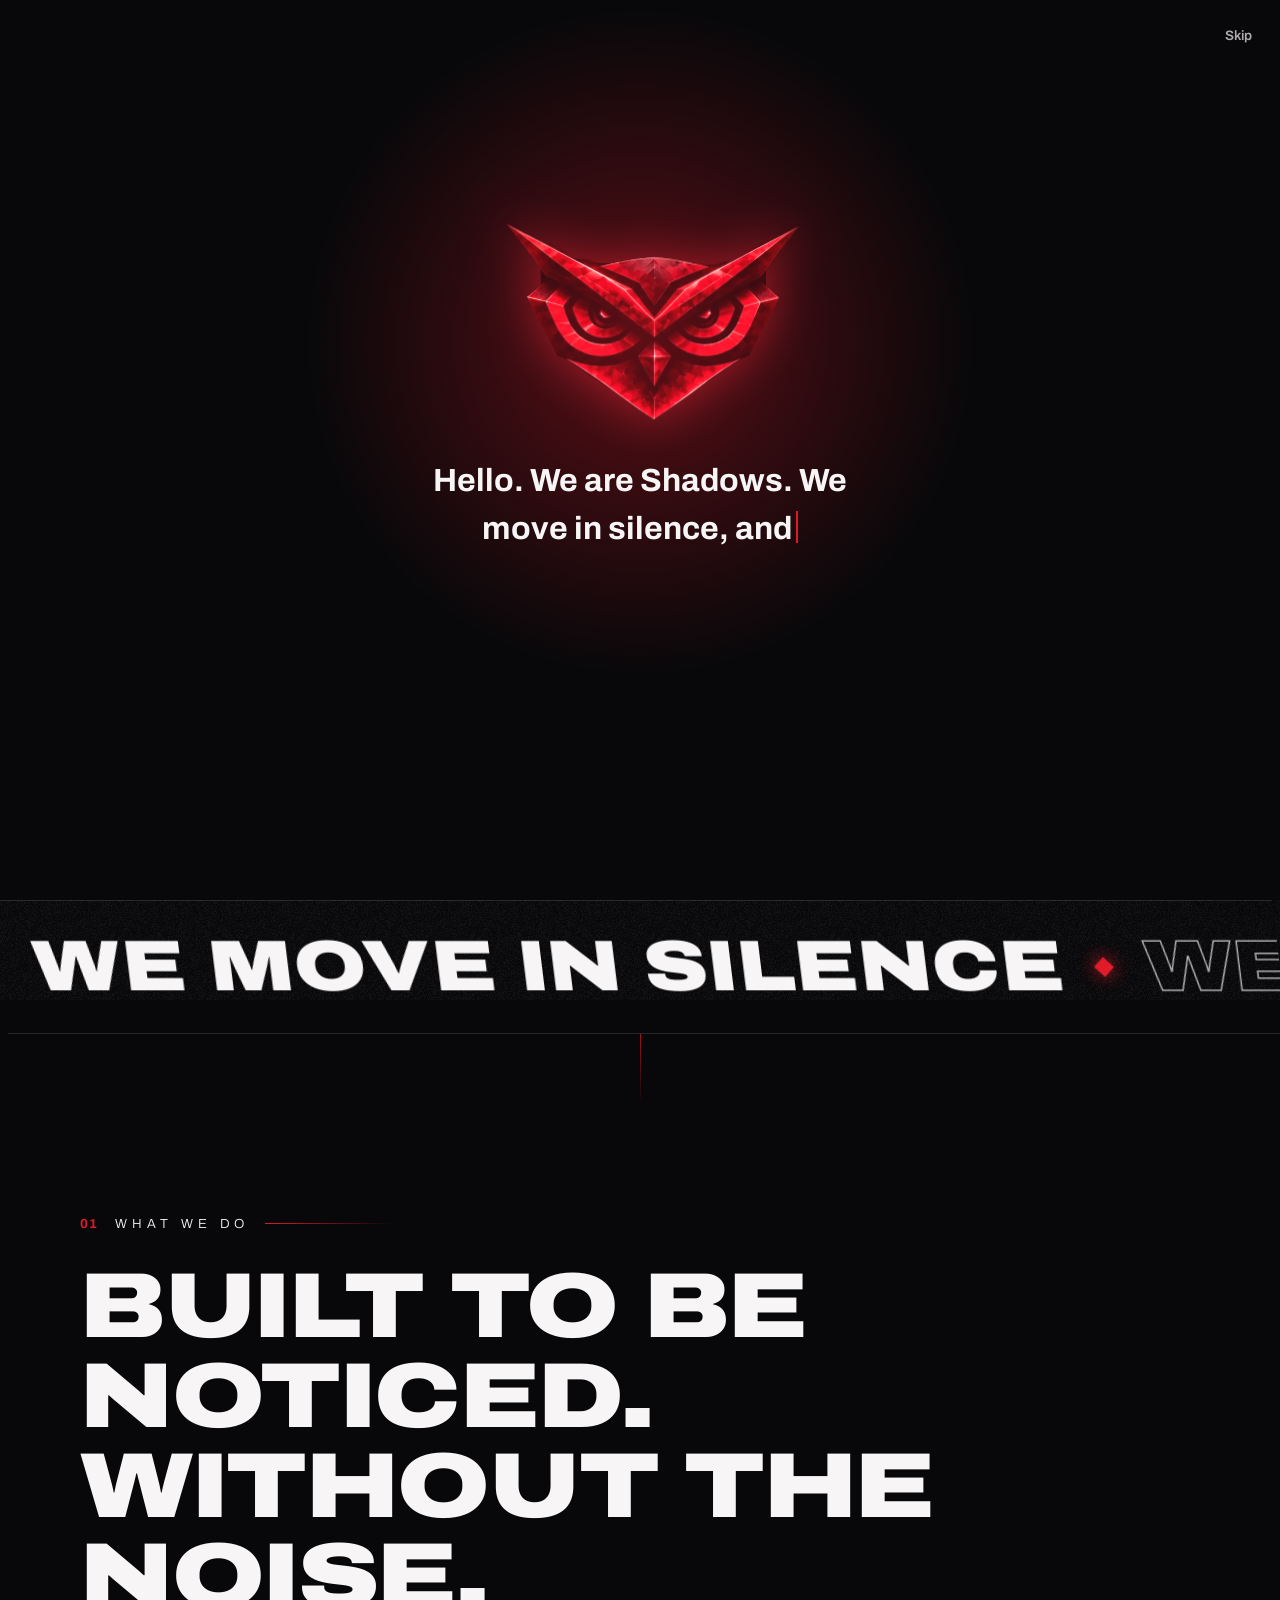
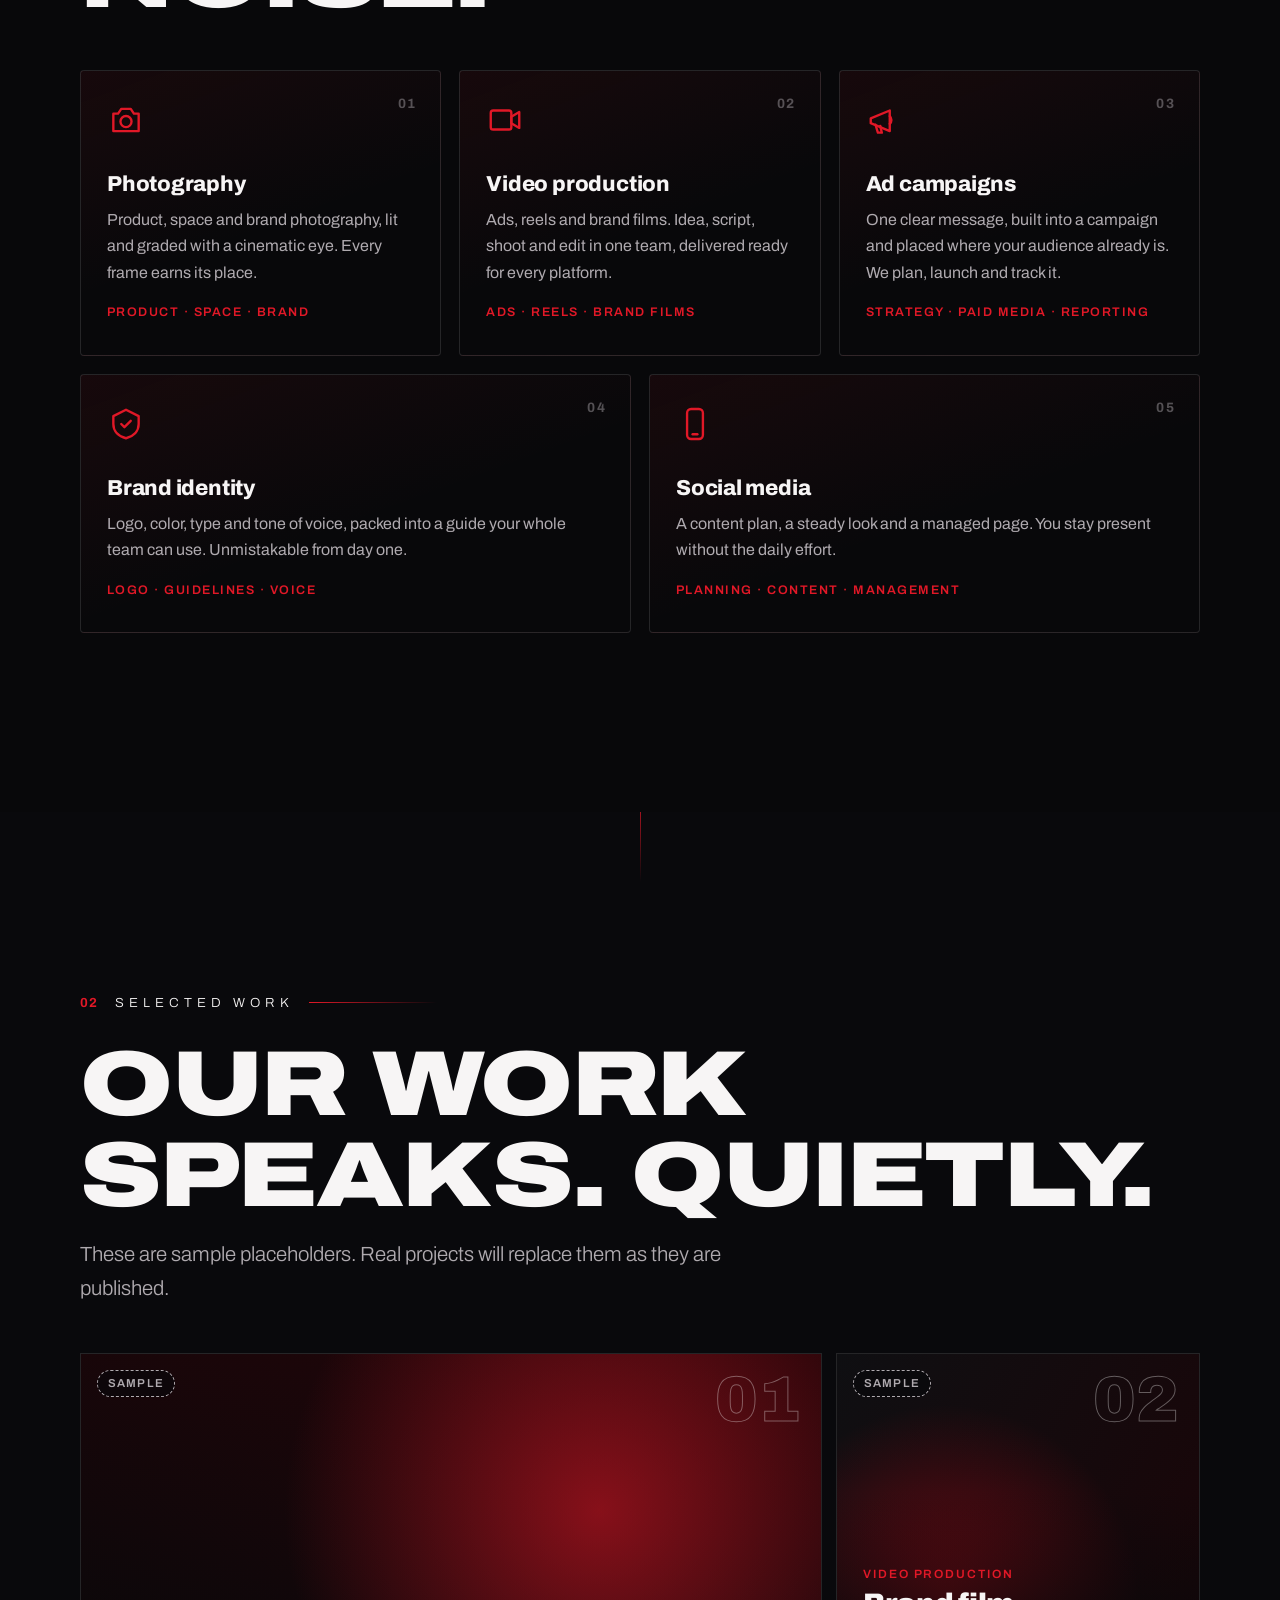
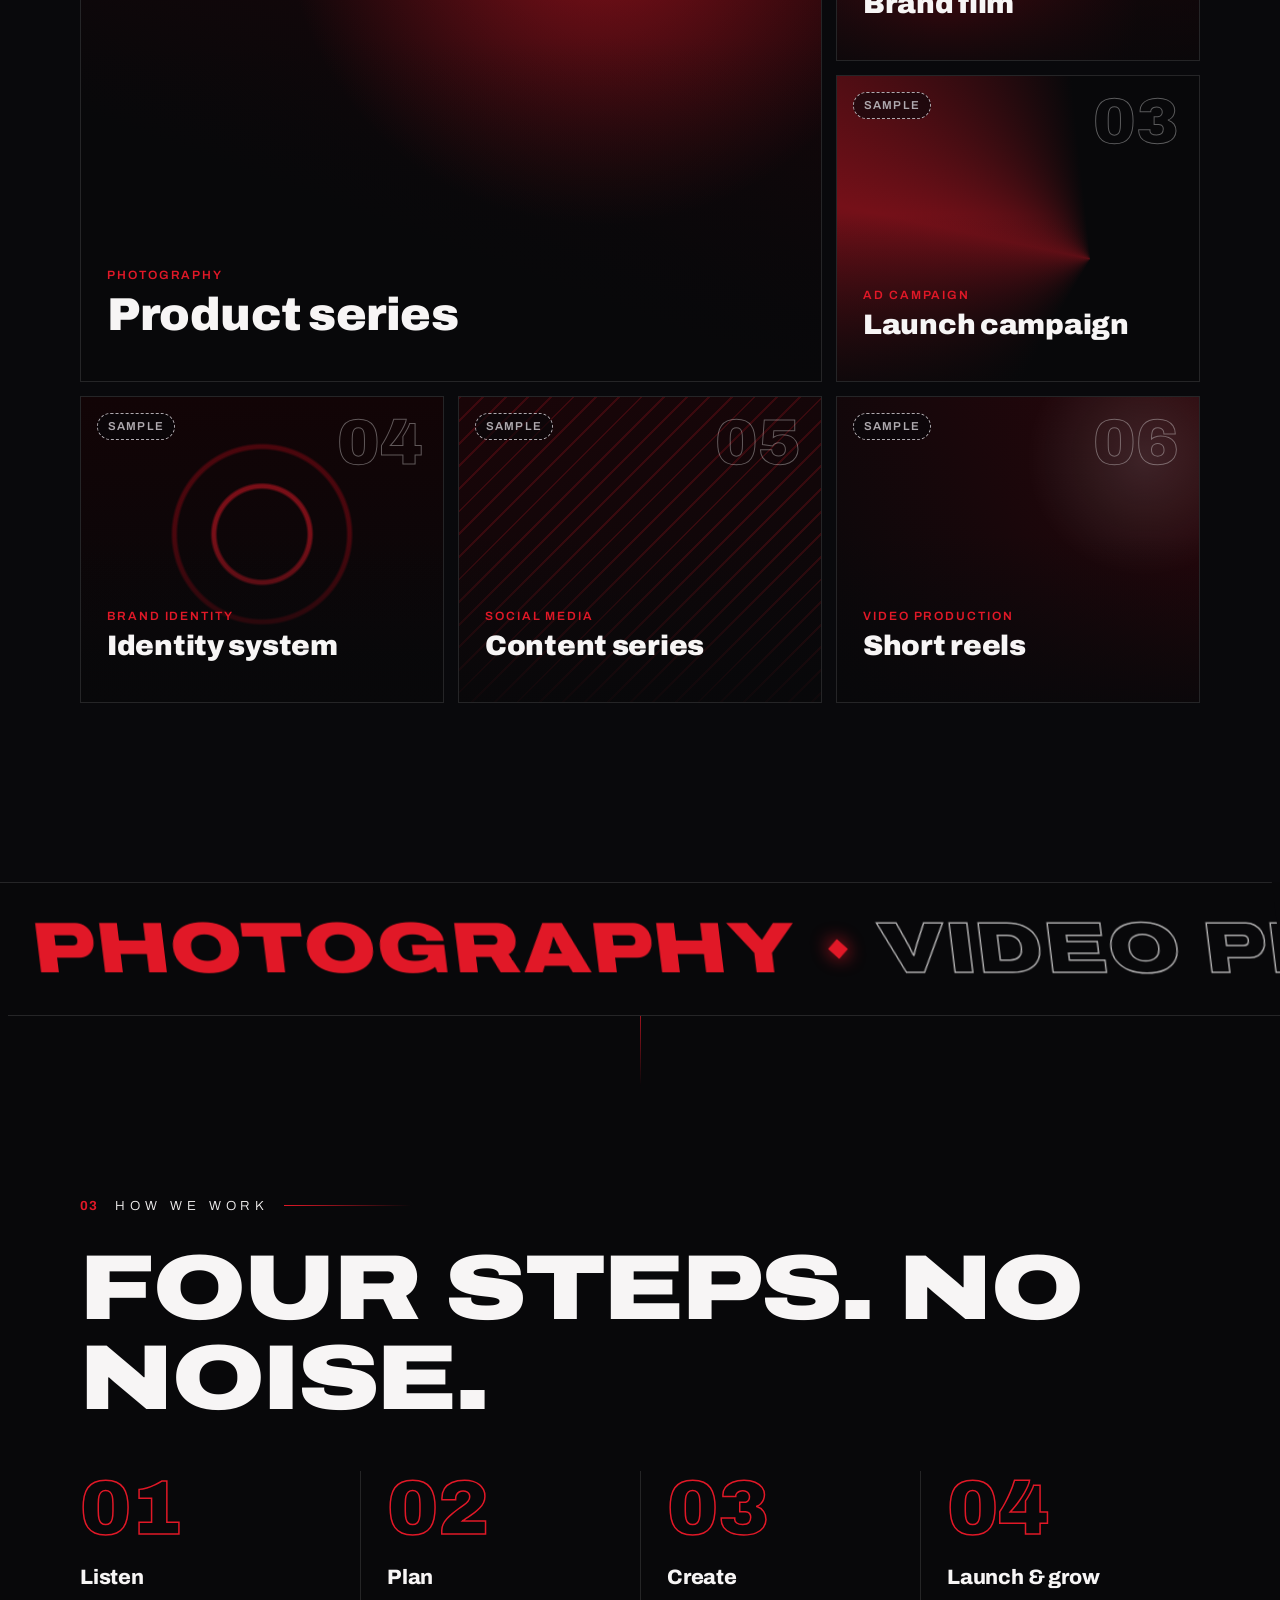
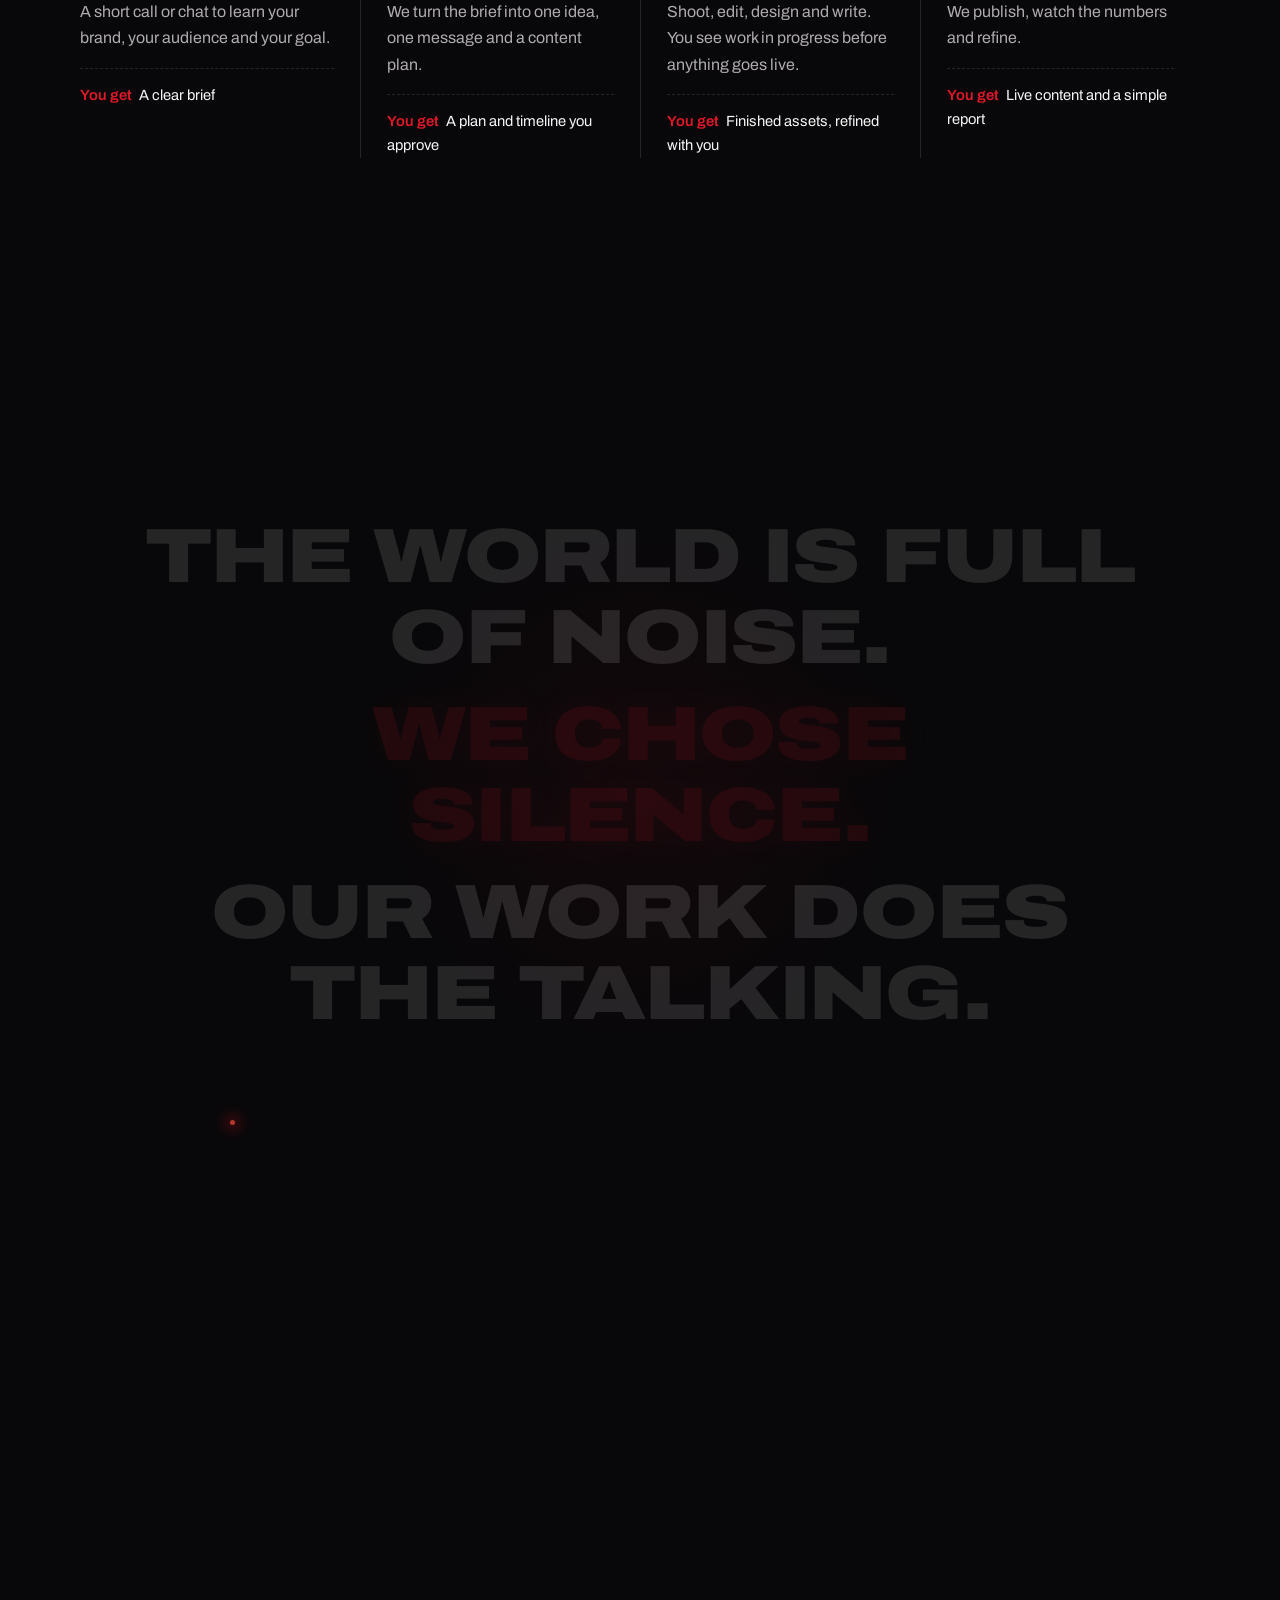
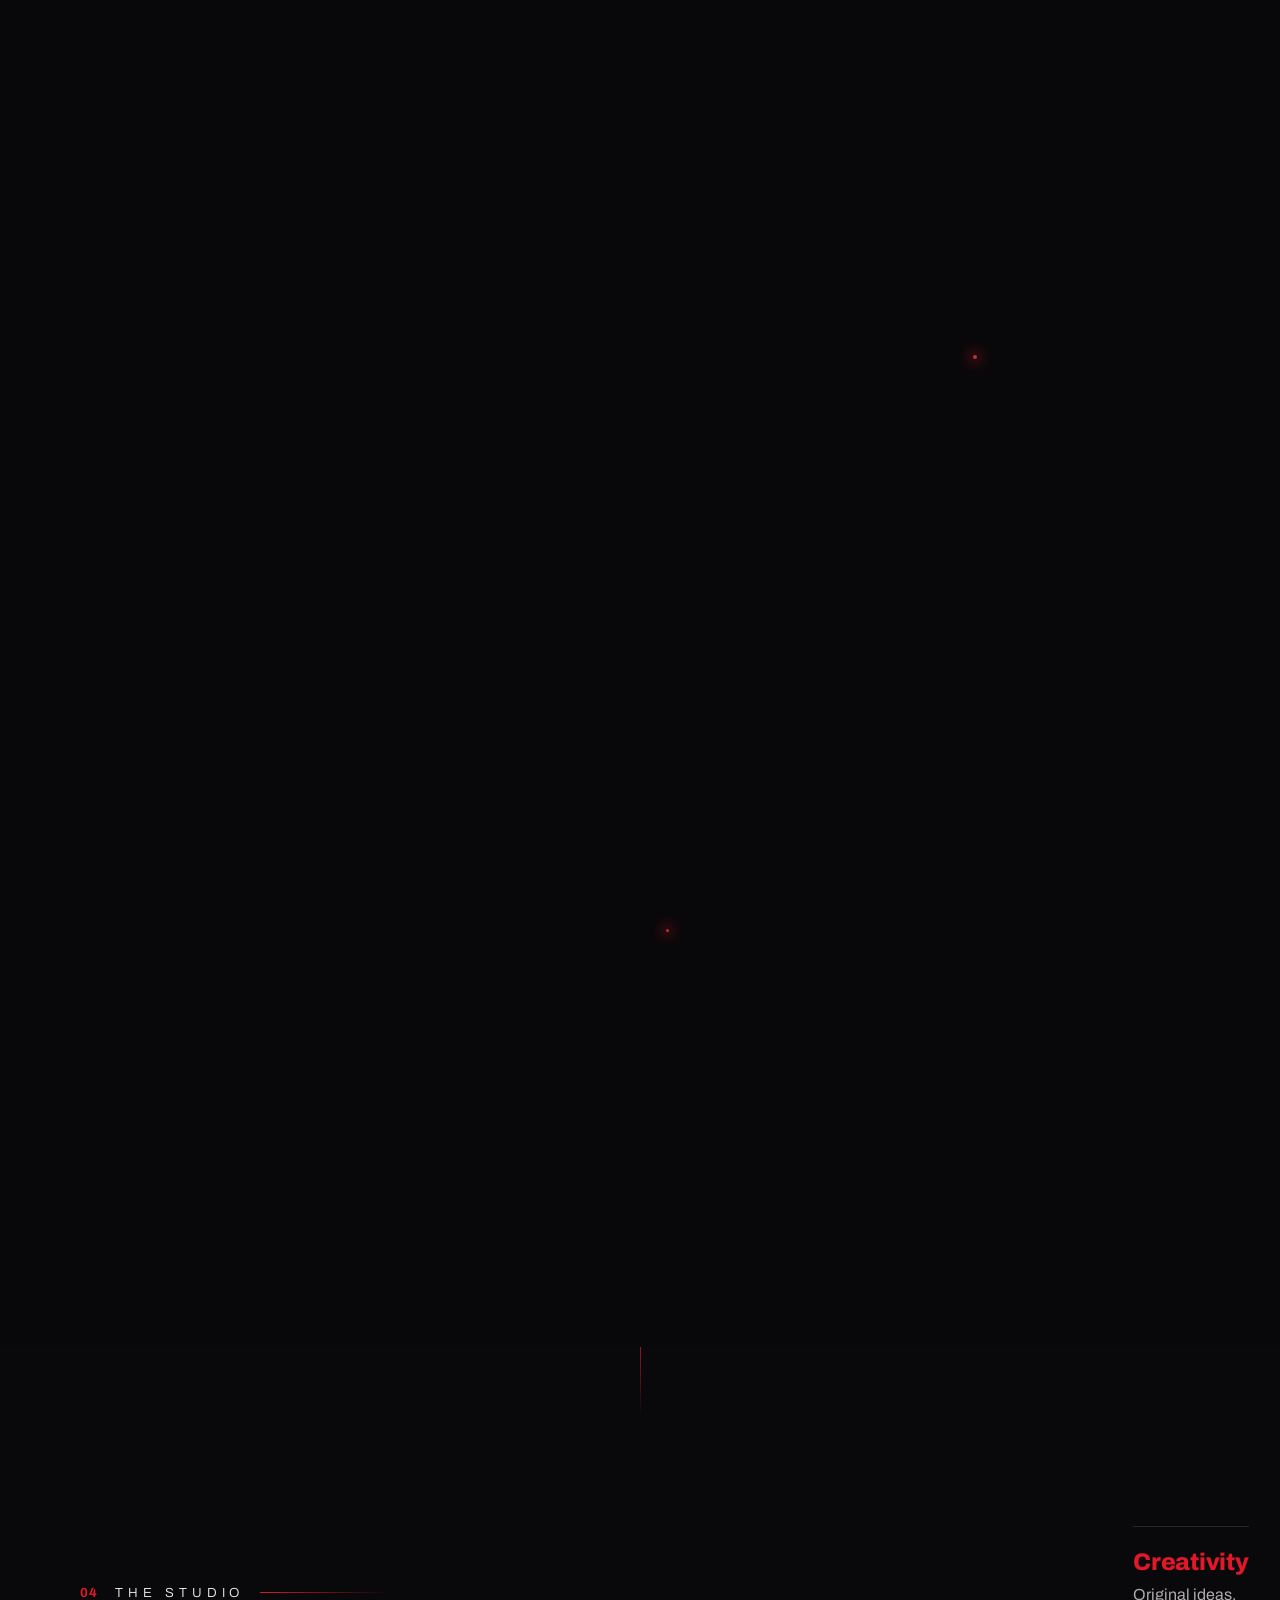
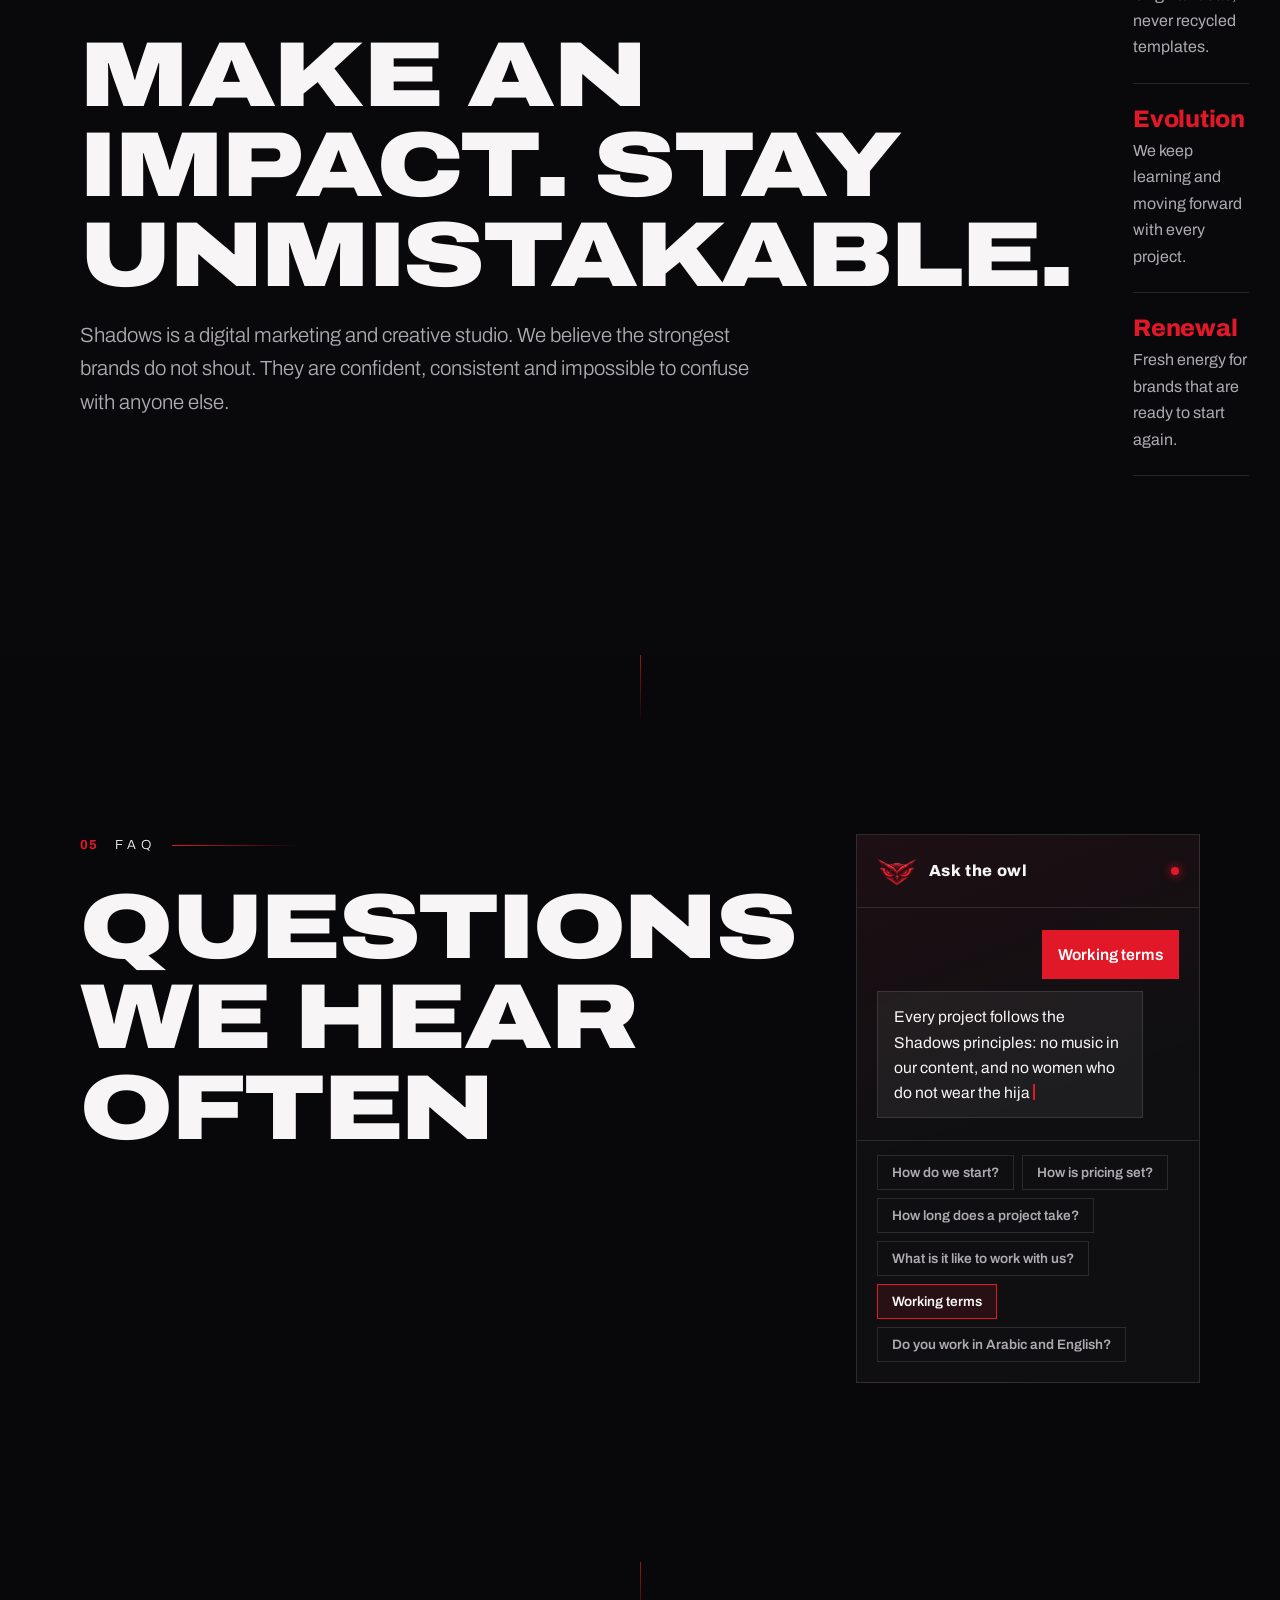
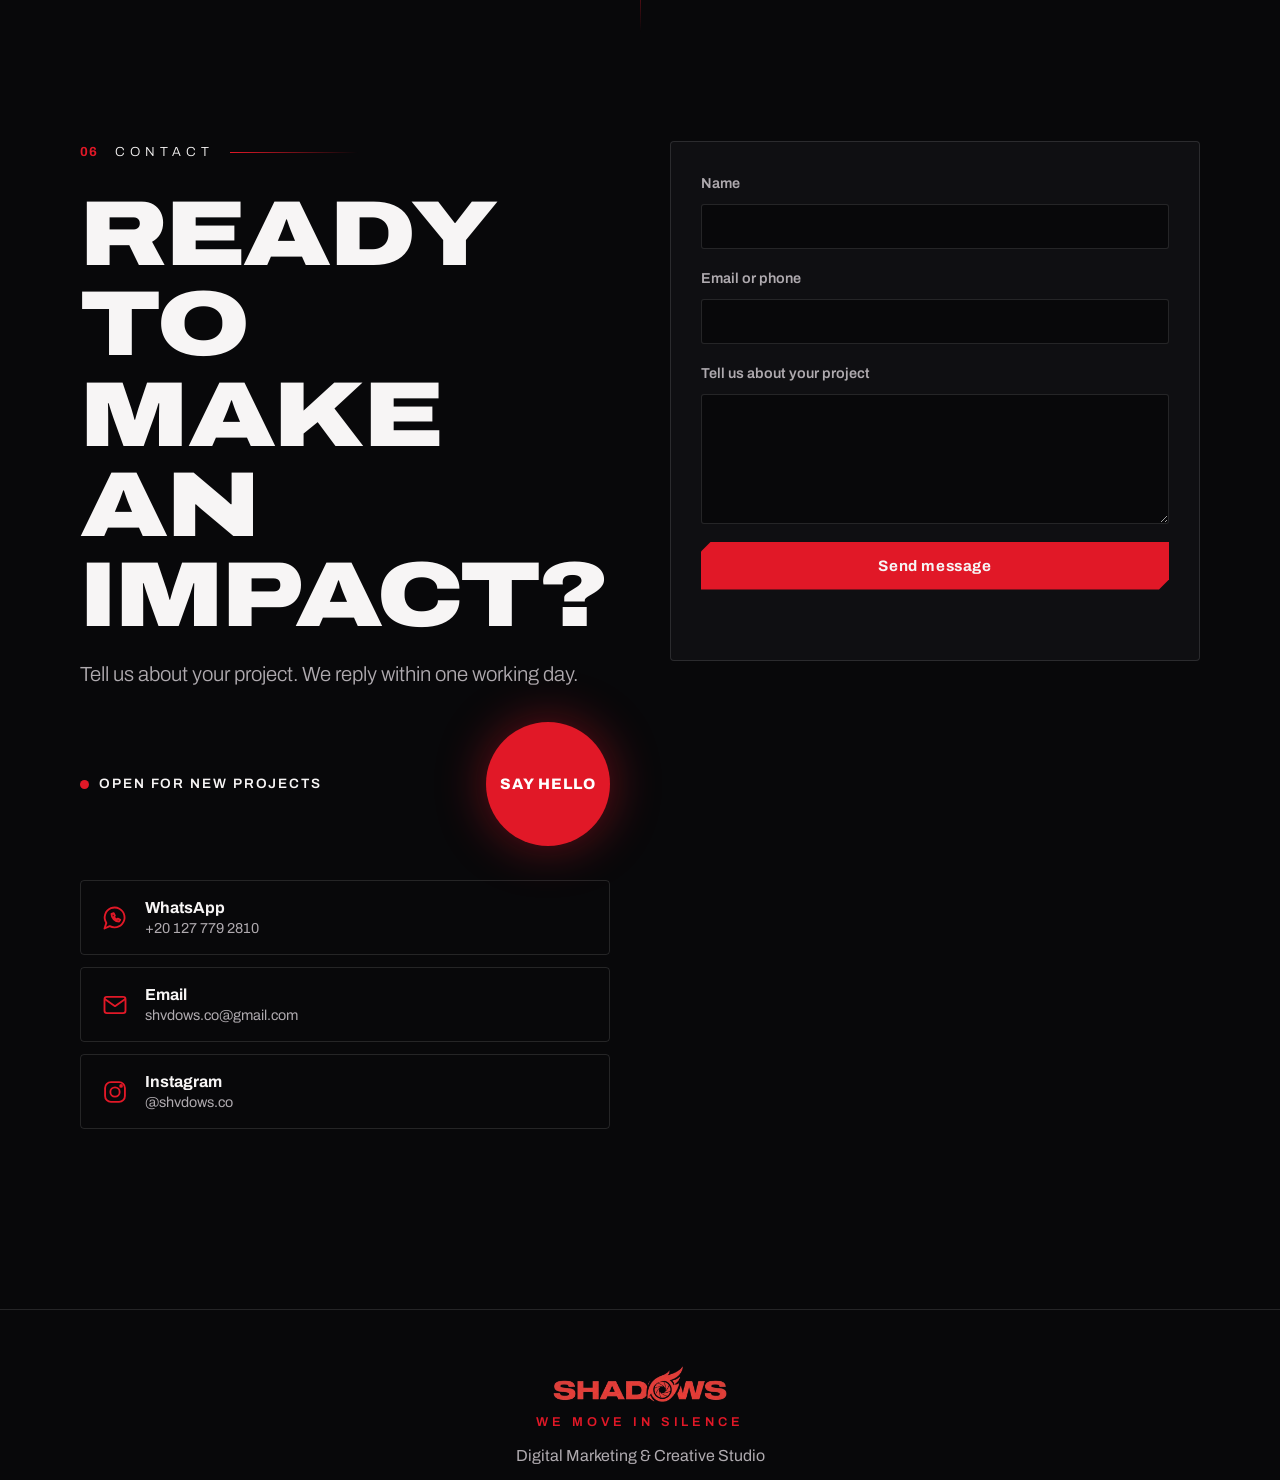
==== commit b902f3b0: "Ember fluid cursor, intro owl follows the pointer and the choices fly out of it, Let me explore tour" ====
--- a/index.html
+++ b/index.html
@@ -43,7 +43,7 @@
 <link rel="preconnect" href="https://fonts.googleapis.com">
 <link rel="preconnect" href="https://fonts.gstatic.com" crossorigin>
 <link rel="stylesheet" href="https://fonts.googleapis.com/css2?family=Archivo:wdth,wght@100..125,400..800&family=Cairo:wght@300;400;600;700;800;900&display=swap">
-<link rel="stylesheet" href="css/style.css?v=5">
+<link rel="stylesheet" href="css/style.css?v=6">
 
 <script type="application/ld+json">
 {
@@ -78,10 +78,12 @@
   <div class="intro__glow"></div>
   <img class="intro__owl" src="assets/owl-head.webp" alt="" width="550" height="370">
   <p class="intro__line" id="introLine" aria-live="polite"></p>
+  <p class="intro__hint" id="introHint" aria-hidden="true"></p>
   <div class="intro__choices" id="introChoices">
     <a class="btn btn--red" href="#work" data-i18n="intro.work">See our work</a>
     <a class="btn" href="#studio" data-i18n="intro.about">Who we are</a>
     <a class="btn" href="#contact" data-i18n="intro.contact">Talk to us</a>
+    <a class="btn" href="#top" id="introExplore" data-i18n="intro.explore">Let me explore</a>
   </div>
   <button class="intro__skip" id="introSkip" type="button" data-i18n="intro.skip">Skip</button>
 </div>
@@ -308,12 +310,13 @@
   <svg viewBox="0 0 24 24" aria-hidden="true"><path d="M3 21l1.6-4.8A8.5 8.5 0 1111.5 20a8.4 8.4 0 01-4-1z"/><path d="M9 8.5c0 3.5 3 6.5 6.5 6.5l1-1.5-2-1-1 .8c-1-.4-2-1.4-2.4-2.4l.8-1-1-2z"/></svg>
 </a>
 
-<script src="js/i18n.js?v=5"></script>
-<script src="js/main.js?v=5"></script>
-<script src="js/fx.js?v=5"></script>
-<script src="js/fx2.js?v=5"></script>
-<script src="js/stage.js?v=5"></script>
-<script src="js/lenis.min.js?v=5"></script>
-<script src="js/power.js?v=5"></script>
+<script src="js/i18n.js?v=6"></script>
+<script src="js/main.js?v=6"></script>
+<script src="js/fx.js?v=6"></script>
+<script src="js/fx2.js?v=6"></script>
+<script src="js/stage.js?v=6"></script>
+<script src="js/lenis.min.js?v=6"></script>
+<script src="js/power.js?v=6"></script>
+<script src="js/fluid.js?v=6"></script>
 </body>
 </html>
--- a/css/style.css
+++ b/css/style.css
@@ -551,3 +551,15 @@
 .wipe.out i{animation:wp-out .55s cubic-bezier(.7,0,.2,1) both}
 @keyframes wp-in{from{transform:translateY(101%)}to{transform:translateY(0)}}
 @keyframes wp-out{from{transform:translateY(0)}to{transform:translateY(-101%)}}
+
+/* ===== EMBER FLUID (pointer-following colour, brand palette only) ===== */
+.fluid{position:fixed;inset:0;width:100%;height:100%;z-index:49;pointer-events:none;mix-blend-mode:screen;opacity:.9}
+
+/* intro: the owl follows the pointer; the choices fly out of it */
+.intro__owl{will-change:transform;transform-origin:50% 60%}
+.intro__hint{position:relative;margin-top:-10px;font-size:.78rem;letter-spacing:.32em;text-transform:uppercase;color:var(--ash);opacity:0;transition:opacity .8s;min-height:1.2em}
+html[lang="ar"] .intro__hint{letter-spacing:.08em}
+.intro__hint.show{opacity:.8;animation:hintp 1.8s ease-in-out infinite}
+@keyframes hintp{50%{opacity:.35}}
+.intro__choices{max-width:min(720px,100%)}
+@media (max-width:560px){.intro__choices .btn{flex:1 1 44%}}
